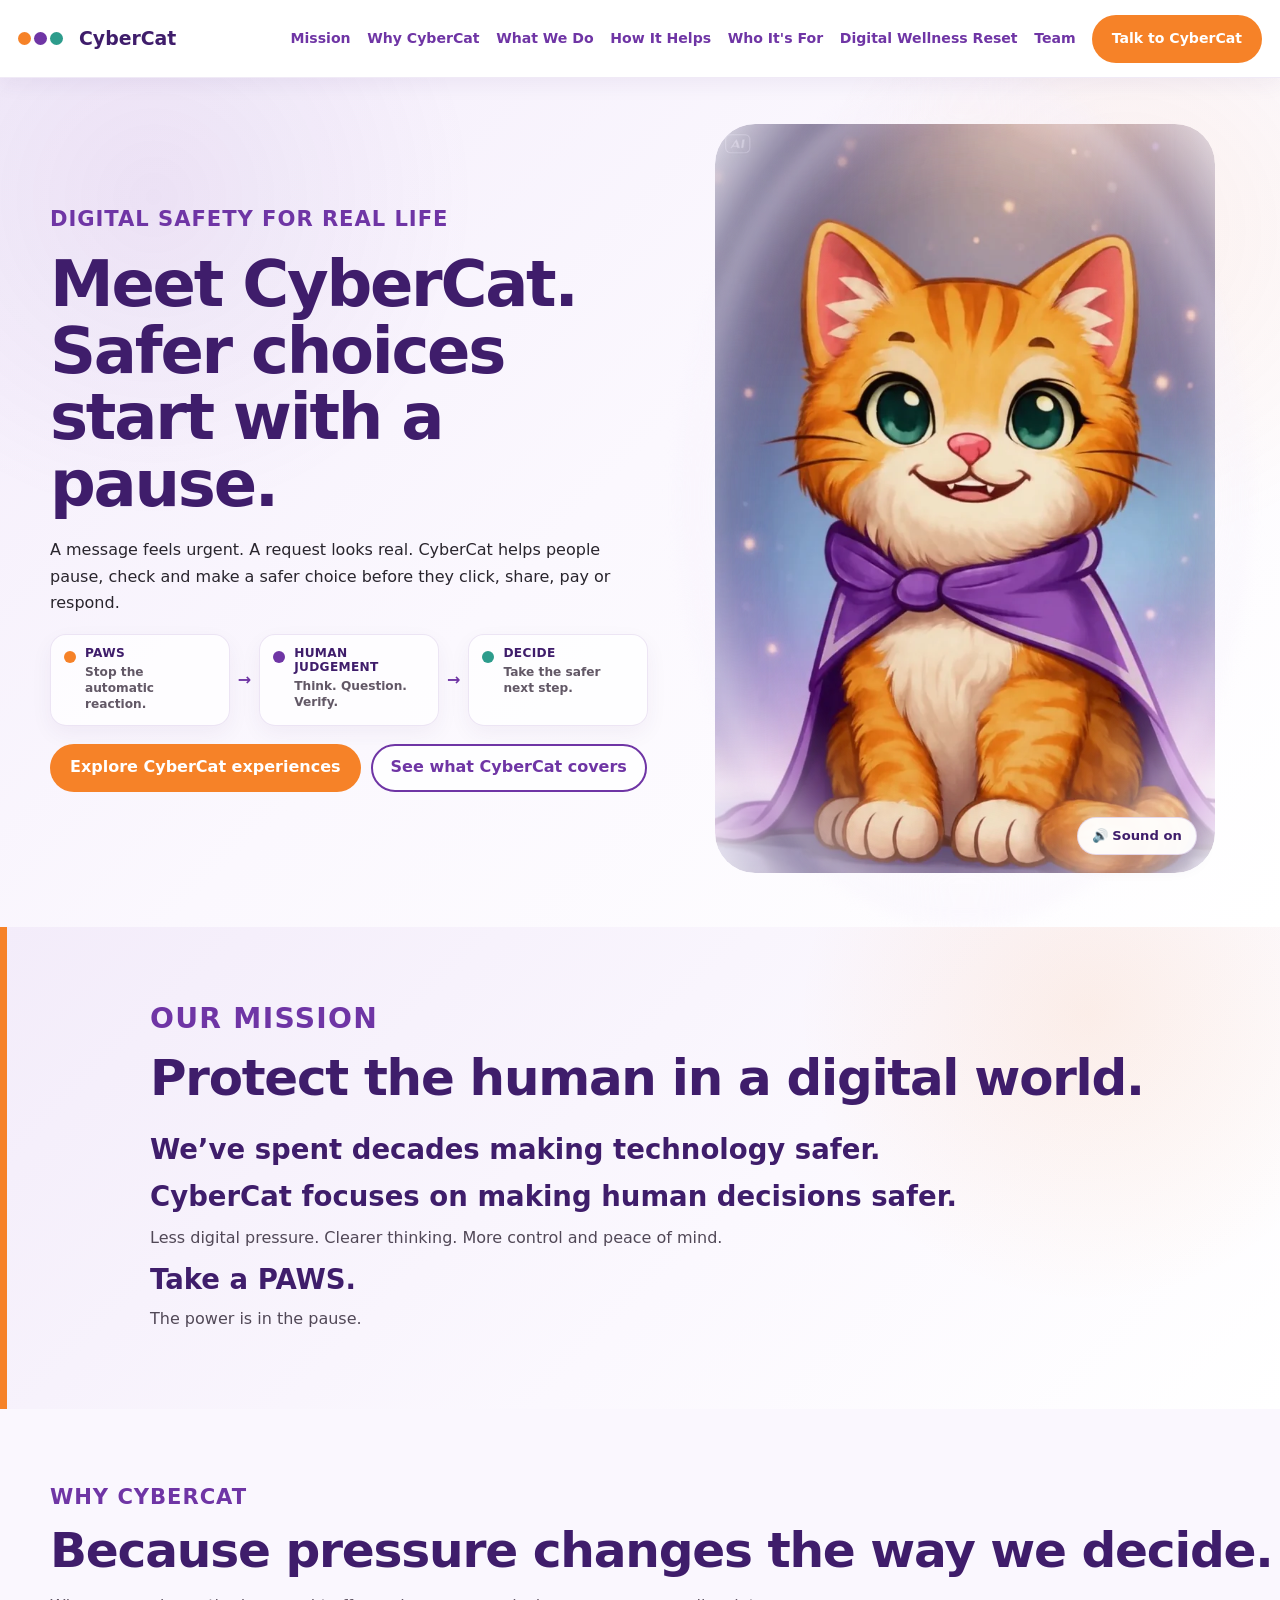
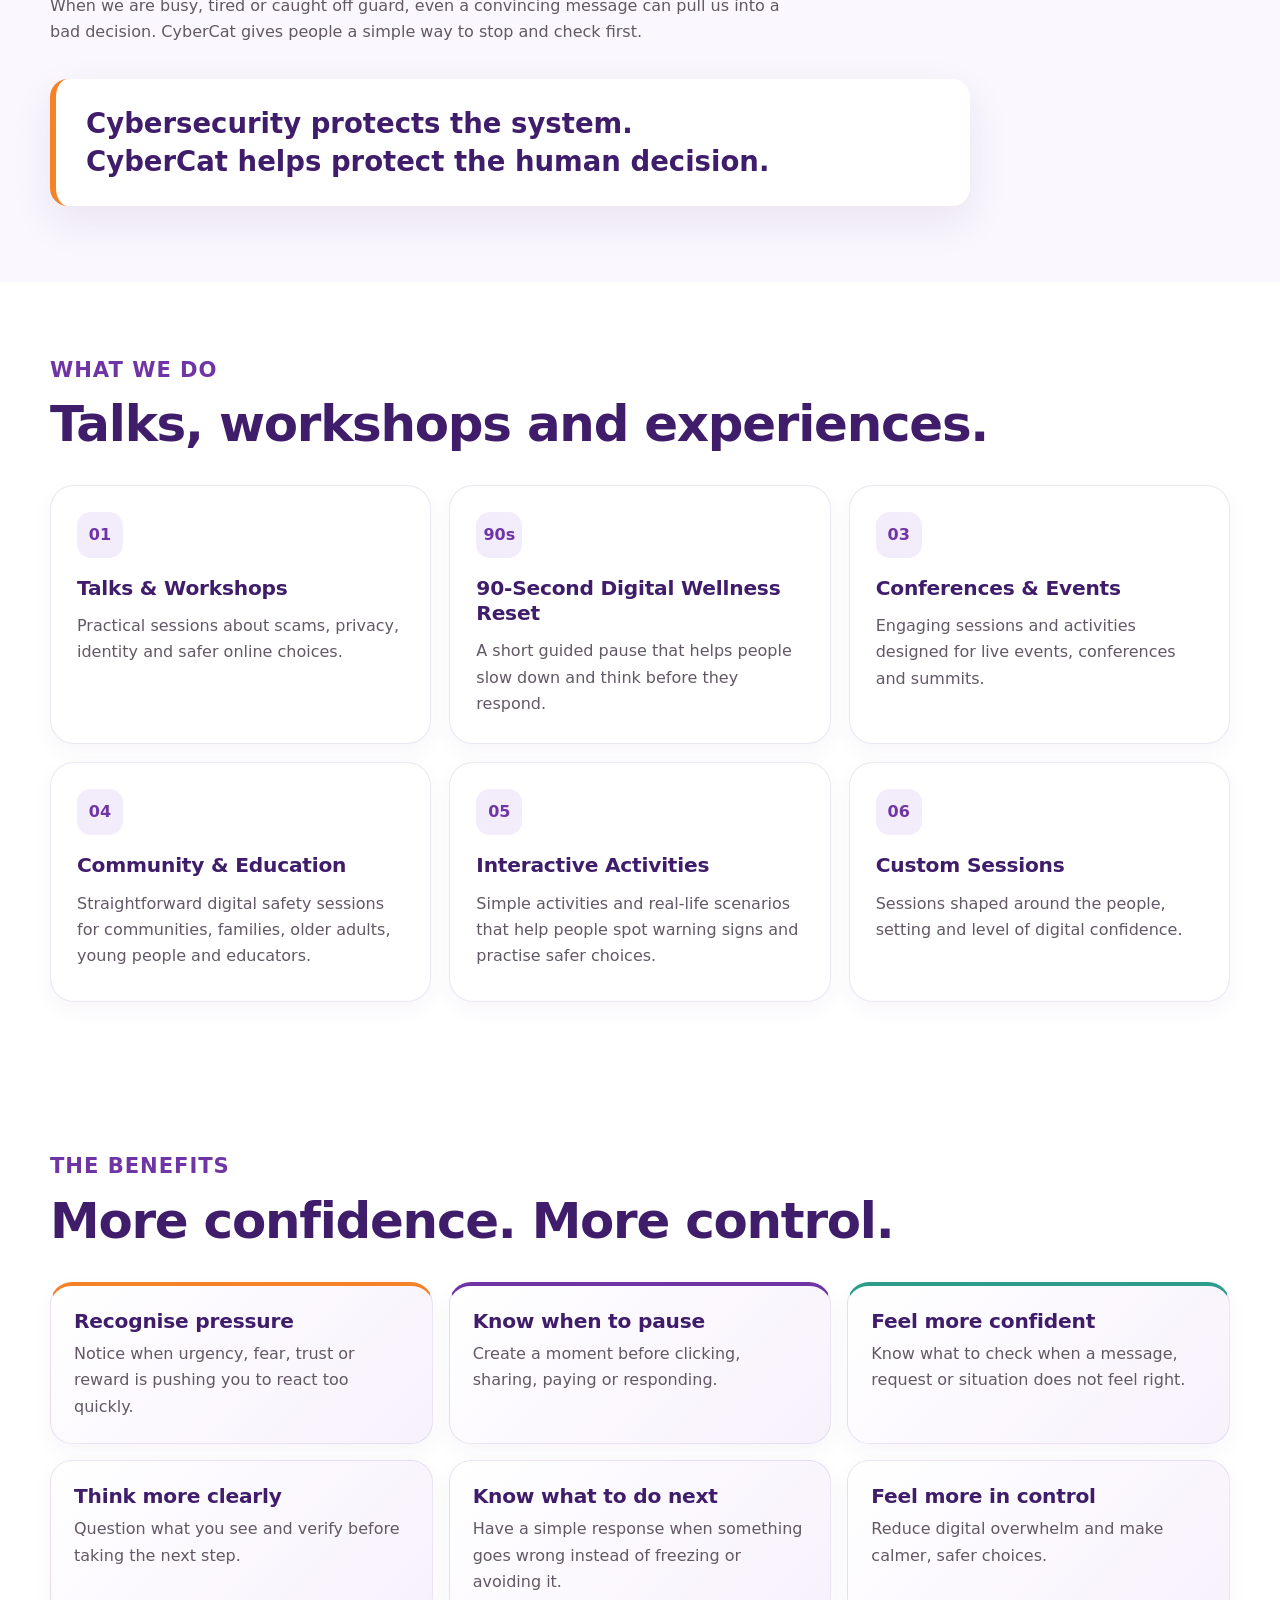
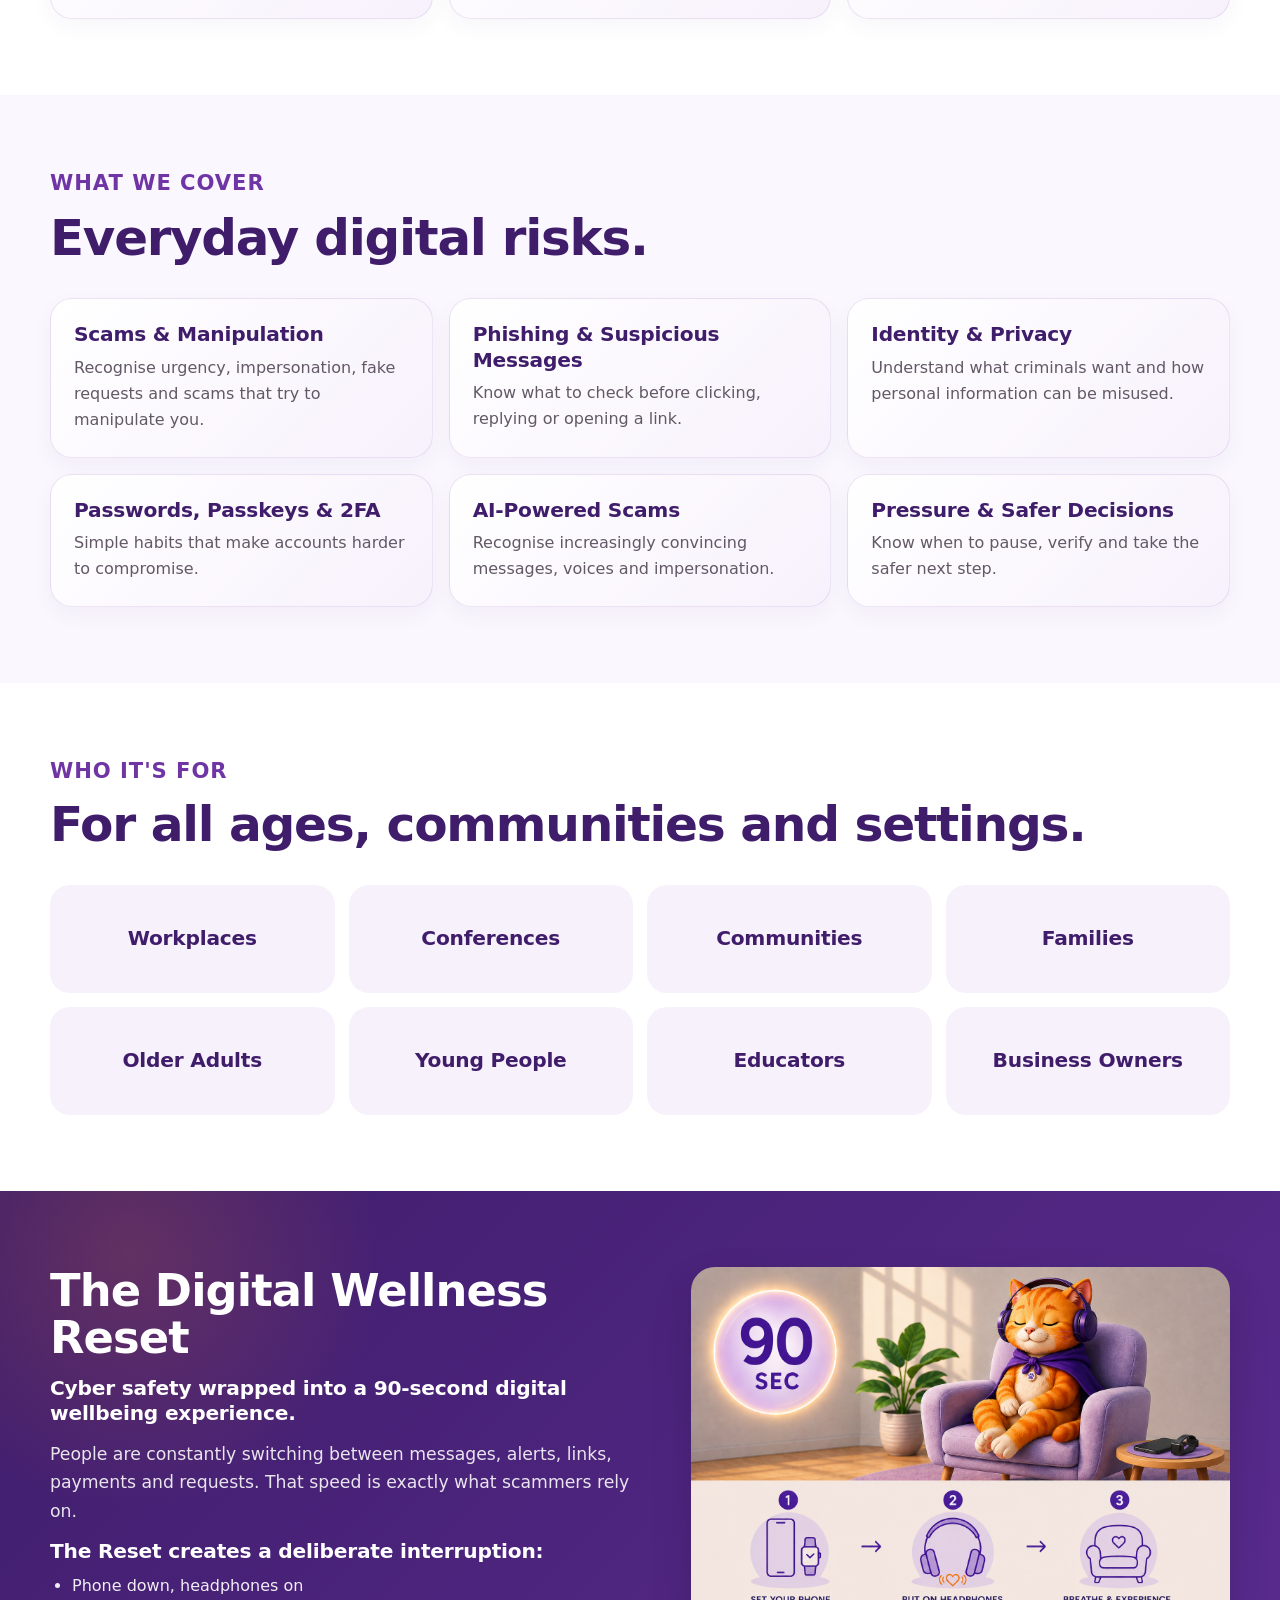
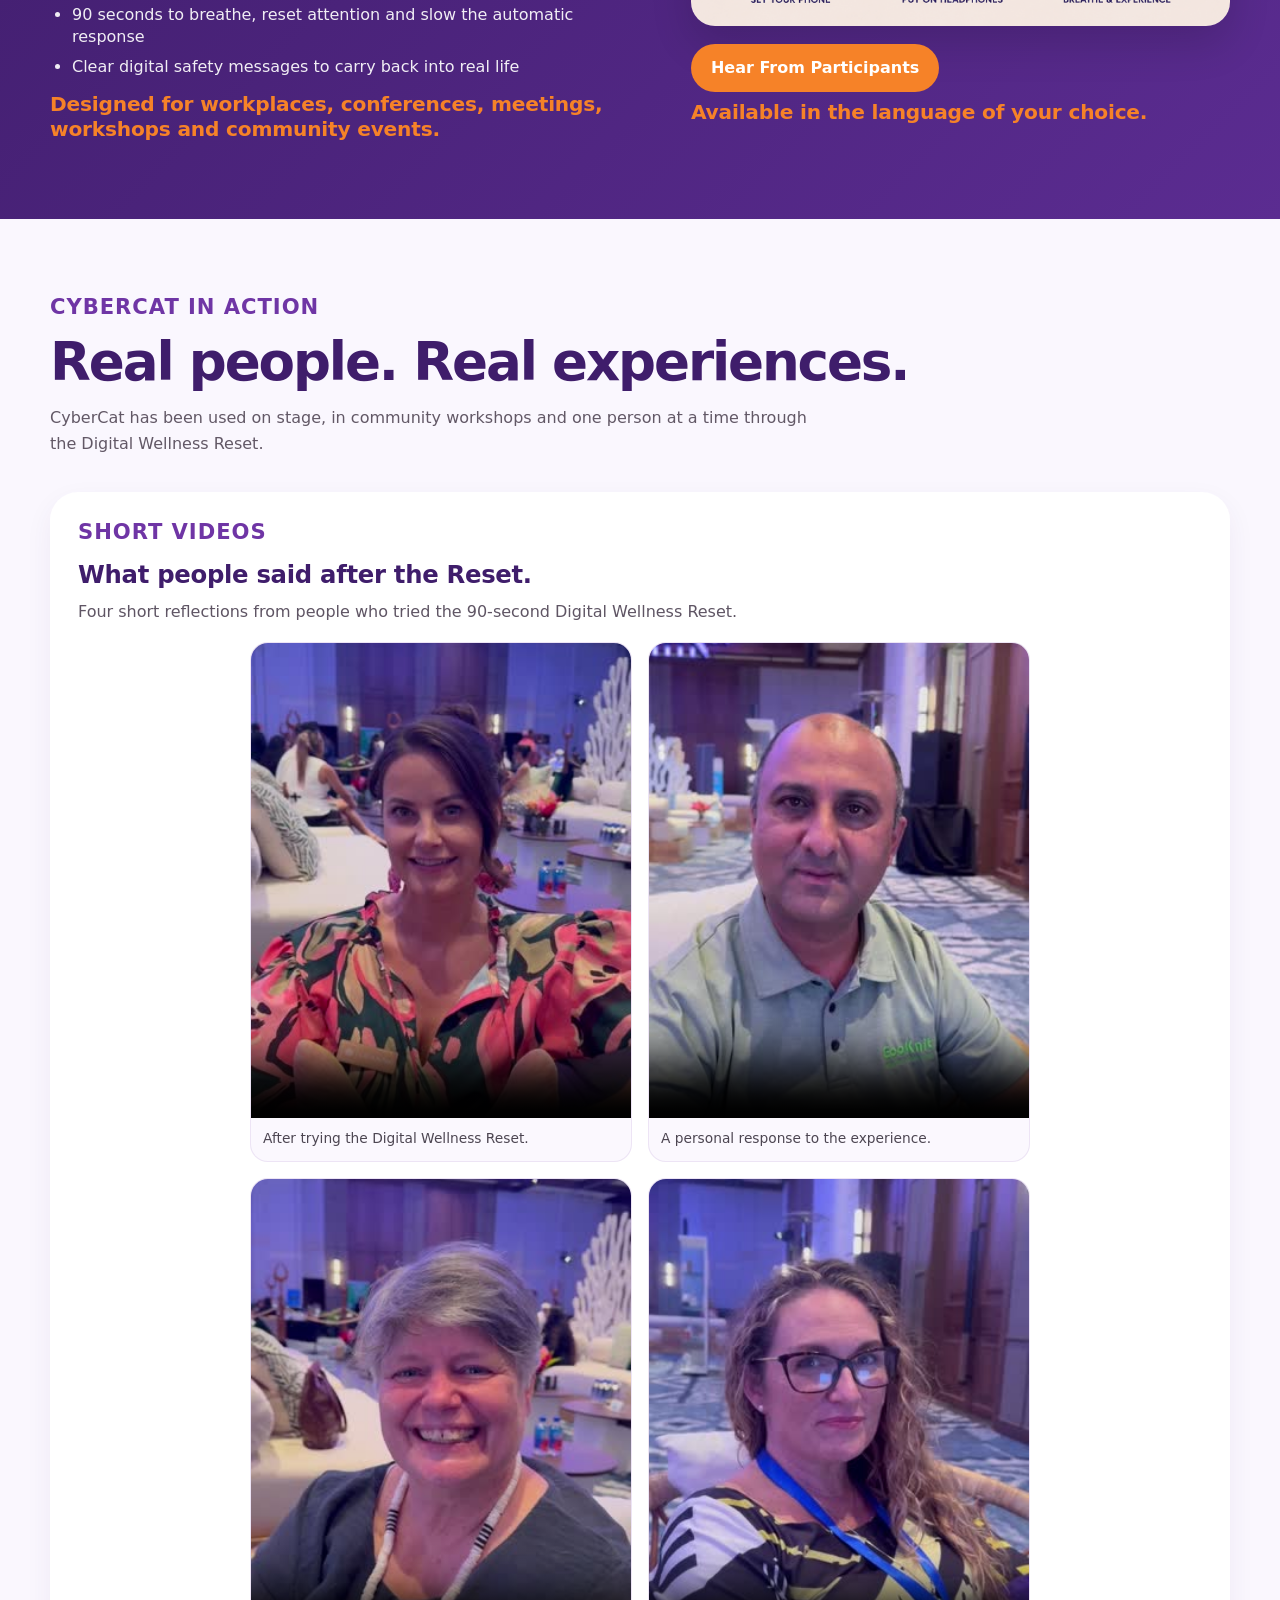
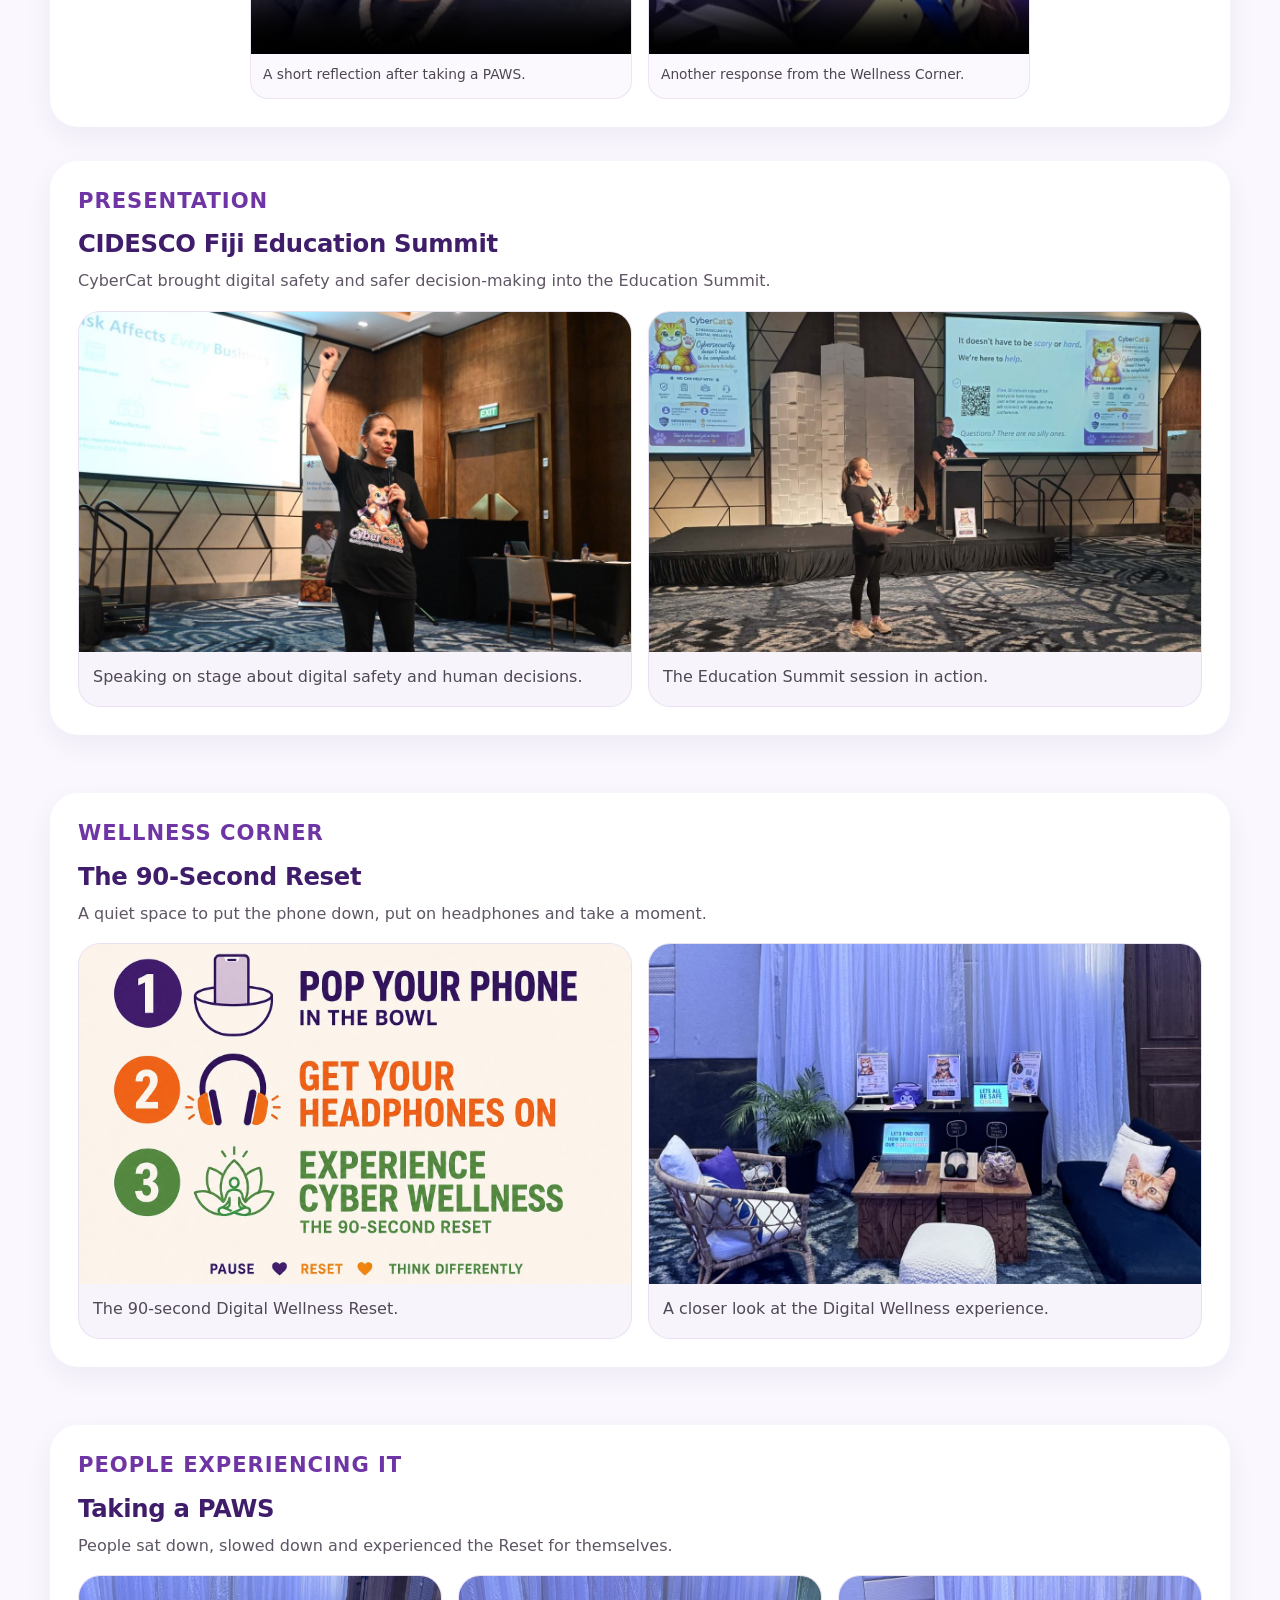
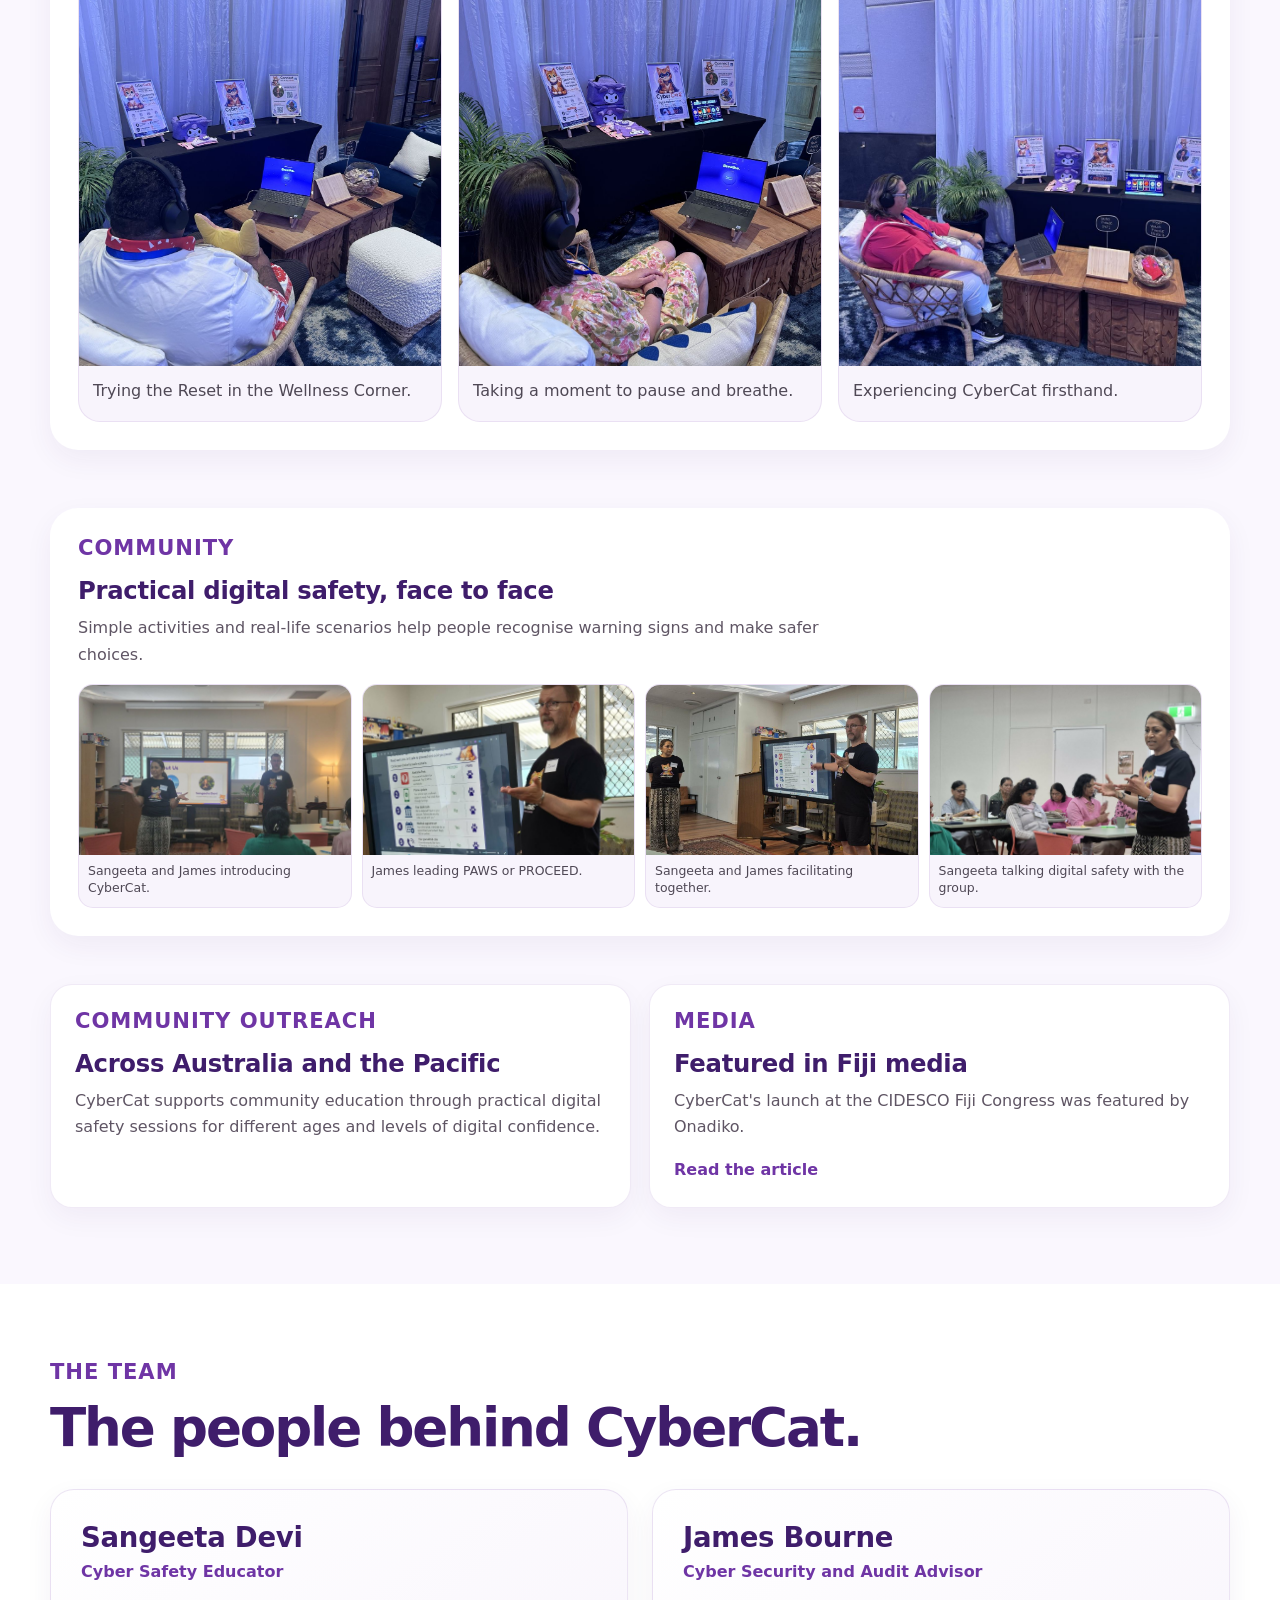
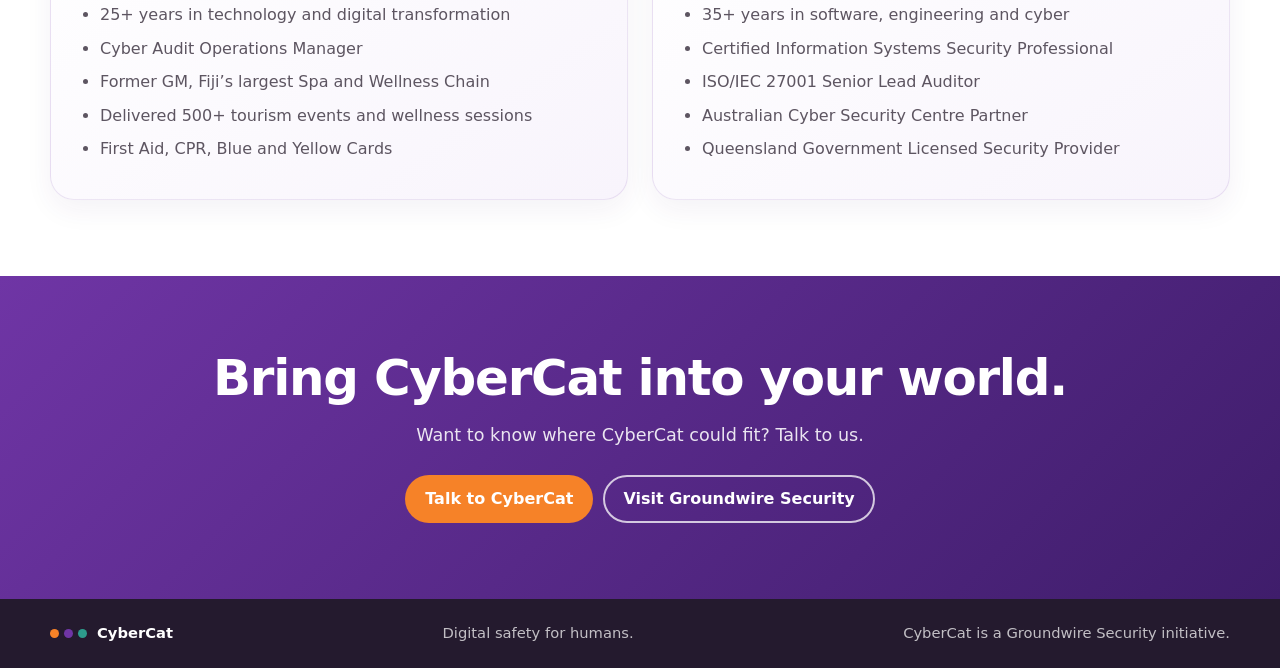
==== index.html @ 333bba98 "Add files via upload" ====
<!DOCTYPE html>

<html lang="en">
<head>
<meta charset="utf-8"/>
<meta content="width=device-width, initial-scale=1" name="viewport"/>
<title>CyberCat | Digital Safety for Humans</title>
<meta content="CyberCat makes cyber awareness, digital safety and digital wellbeing easier to understand, remember and use." name="description"/>
<style>:root{
  --lavender:#F3ECFA;
  --purple:#6F35A5;
  --deep-purple:#3F1D6B;
  --orange:#F68228;
  --teal:#2D9C8C;
  --cream:#FFF8E8;
  --charcoal:#29252D;
  --muted:#625866;
  --white:#FFFFFF;
  --max:1180px;
  --shadow:0 16px 42px rgba(63,29,107,.09);
  --radius:24px;
  --nav-h:78px;
}

*{box-sizing:border-box}
html{
  width:100%;
  max-width:100%;
  overflow-x:hidden;
  overflow-y:auto;
  scroll-behavior:auto;
}
body{
  margin:0;
  width:100%;
  max-width:100%;
  min-width:0;
  padding-top:var(--nav-h);
  overflow-x:hidden;
  color:var(--charcoal);
  background:#fff;
  font-family:system-ui,-apple-system,BlinkMacSystemFont,"Segoe UI",sans-serif;
  font-size:16px;
  line-height:1.55;
  -webkit-font-smoothing:antialiased;
  text-rendering:optimizeLegibility;
}
body *{min-width:0}
a{color:inherit;text-decoration:none}
img,video,svg,canvas{display:block;max-width:100%;height:auto}
button{font:inherit}
.wrap{
  width:min(calc(100% - 40px),var(--max));
  margin:0 auto;
}
section{padding:76px 0}
h1,h2,h3{
  margin:0;
  color:var(--deep-purple);
  line-height:1.06;
  letter-spacing:-.035em;
}
h1{font-size:clamp(3rem,5.7vw,5.35rem)}
h2{font-size:clamp(2.05rem,3.5vw,3.45rem)}
h3{font-size:1.3rem}
p{margin:0}
.eyebrow{
  display:inline-flex;
  align-items:center;
  padding:9px 15px;
  border-radius:999px;
  background:rgba(111,53,165,.09);
  color:var(--purple);
  font-weight:800;
  font-size:.9rem;
}
.section-head{
  max-width:800px;
  margin-bottom:34px;
}
.section-head h2{margin-top:16px}
.section-head p{
  margin-top:16px;
  color:var(--muted);
  font-size:1.08rem;
  line-height:1.65;
}

.nav{
  position:fixed;
  inset:0 0 auto 0;
  z-index:99999;
  width:100%;
  height:var(--nav-h);
  background:rgba(255,255,255,.975);
  border-bottom:1px solid rgba(111,53,165,.10);
  box-shadow:0 6px 20px rgba(63,29,107,.06);
  backdrop-filter:blur(14px);
  -webkit-backdrop-filter:blur(14px);
}
.nav-inner{
  width:min(calc(100% - 36px),1320px);
  height:100%;
  margin:0 auto;
  display:grid;
  grid-template-columns:auto minmax(0,1fr) auto;
  align-items:center;
  gap:14px;
}
.brand{
  display:inline-flex;
  align-items:center;
  color:var(--deep-purple);
  font-size:1.18rem;
  font-weight:900;
  white-space:nowrap;
}
.brand-dot{
  width:13px;
  height:13px;
  margin-right:30px;
  flex:0 0 auto;
  border-radius:50%;
  background:var(--orange);
  box-shadow:16px 0 0 var(--purple),32px 0 0 var(--teal);
}
.nav-links{
  display:flex;
  justify-content:flex-end;
  align-items:center;
  gap:clamp(13px,1.3vw,21px);
  white-space:nowrap;
}
.nav-links>a{
  color:var(--purple);
  font-size:clamp(.88rem,1vw,.98rem);
  font-weight:700;
  line-height:1.15;
}
.nav-links>a:hover,
.nav-links>a:focus-visible{color:var(--deep-purple)}
.nav-cta-fixed{
  display:inline-flex;
  align-items:center;
  justify-content:center;
  min-height:43px;
  padding:0 17px;
  margin-left:2px;
  border-radius:999px;
  background:var(--orange)!important;
  color:#fff!important;
  font-size:.88rem;
  font-weight:800;
  white-space:nowrap;
}
.mobile-menu-toggle{display:none}

.hero{
  position:relative;
  padding:46px 0 54px;
  overflow:hidden;
  background:
    radial-gradient(circle at 12% 14%,rgba(111,53,165,.08),transparent 24%),
    radial-gradient(circle at 88% 18%,rgba(246,130,40,.08),transparent 24%),
    linear-gradient(135deg,#F4EDFB 0%,#FBF8FE 48%,#fff 100%);
}
.hero-grid{
  display:grid;
  grid-template-columns:minmax(0,1.06fr) minmax(340px,.94fr);
  align-items:center;
  gap:clamp(32px,4vw,58px);
}
.hero-copy{max-width:670px}
.hero h1{margin-top:20px}
.hero-copy>p{
  max-width:640px;
  margin:20px 0 18px;
  font-size:1.13rem;
  line-height:1.62;
}
.paws-system{
  display:flex;
  align-items:stretch;
  gap:8px;
  margin:0 0 18px;
  max-width:690px;
}
.paws-step{
  flex:1 1 0;
  display:flex;
  gap:9px;
  padding:12px 13px;
  border-radius:16px;
  background:rgba(255,255,255,.75);
  border:1px solid rgba(111,53,165,.12);
  box-shadow:0 8px 22px rgba(63,29,107,.05);
}
.signal-dot{
  width:12px;
  height:12px;
  margin-top:4px;
  flex:0 0 12px;
  border-radius:50%;
}
.paws-orange .signal-dot{background:var(--orange)}
.paws-purple .signal-dot{background:var(--purple)}
.paws-teal .signal-dot{background:var(--teal)}
.paws-step strong{
  display:block;
  color:var(--deep-purple);
  font-size:.76rem;
  letter-spacing:.025em;
  line-height:1.15;
}
.paws-step small{
  display:block;
  margin-top:4px;
  color:var(--muted);
  font-size:.76rem;
  line-height:1.3;
  font-weight:600;
}
.paws-arrow{
  display:grid;
  place-items:center;
  color:var(--purple);
  font-weight:900;
}
.hero-actions{
  display:flex;
  flex-wrap:wrap;
  gap:10px;
}
.btn{
  display:inline-flex;
  align-items:center;
  justify-content:center;
  min-height:48px;
  padding:0 18px;
  border:2px solid transparent;
  border-radius:999px;
  font-weight:800;
  cursor:pointer;
}
.btn-primary{
  background:var(--orange);
  color:#fff;
}
.btn-secondary{
  border-color:var(--purple);
  color:var(--purple);
  background:rgba(255,255,255,.82);
}
.btn:hover{transform:translateY(-1px)}
.hero-art{
  display:flex;
  align-items:center;
  justify-content:center;
}
.hero-figure{
  position:relative;
  isolation:isolate;
  width:min(100%,500px);
  margin:auto;
}
.hero-video{
  position:relative;
  z-index:1;
  width:100%;
  border-radius:40px;
  object-fit:cover;
  box-shadow:0 18px 42px rgba(63,29,107,.10);
  -webkit-mask-image:radial-gradient(ellipse 78% 82% at 50% 50%,
    #000 0%,#000 50%,rgba(0,0,0,.92) 60%,rgba(0,0,0,.68) 70%,
    rgba(0,0,0,.38) 79%,rgba(0,0,0,.12) 88%,transparent 96%);
  mask-image:radial-gradient(ellipse 78% 82% at 50% 50%,
    #000 0%,#000 50%,rgba(0,0,0,.92) 60%,rgba(0,0,0,.68) 70%,
    rgba(0,0,0,.38) 79%,rgba(0,0,0,.12) 88%,transparent 96%);
}
.hero-figure::after{
  content:"";
  position:absolute;
  inset:-7%;
  z-index:2;
  pointer-events:none;
  border-radius:50%;
  background:radial-gradient(ellipse at center,
    transparent 50%,rgba(247,241,252,.18) 63%,rgba(247,241,252,.55) 78%,
    rgba(247,241,252,.92) 92%,#F7F1FC 100%);
  filter:blur(8px);
}
.hero-sound-toggle{
  position:absolute;
  right:18px;
  bottom:18px;
  z-index:5;
  min-height:38px;
  padding:0 14px;
  border:1px solid rgba(111,53,165,.18);
  border-radius:999px;
  background:rgba(255,255,255,.94);
  color:var(--deep-purple);
  box-shadow:0 8px 20px rgba(63,29,107,.12);
  font-size:.82rem;
  font-weight:800;
  cursor:pointer;
}

.why{background:#FAF7FE}
.statement{
  max-width:920px;
  margin-top:30px;
  padding:26px 30px;
  border-left:6px solid var(--orange);
  border-radius:18px;
  background:#fff;
  color:var(--deep-purple);
  box-shadow:var(--shadow);
  font-size:clamp(1.3rem,2.2vw,1.72rem);
  line-height:1.35;
  font-weight:700;
  letter-spacing:normal;
}
.mission-panel{
  max-width:920px;
  margin-top:28px;
  padding:28px 30px;
  border:1px solid rgba(111,53,165,.12);
  border-left:5px solid var(--orange);
  border-radius:24px;
  background:linear-gradient(135deg,var(--lavender),#fff);
}
.mission-panel .wrap{
  width:100%;
  margin:0;
}
.mission-panel h2{
  margin:14px 0 14px;
  font-size:clamp(1.9rem,3vw,2.65rem);
}
.mission-panel p{
  max-width:780px;
  margin-top:9px;
  color:#5d5561;
  font-size:1.04rem;
}
.mission-panel p strong{color:var(--deep-purple)}

.outcomes{background:#fff}
.outcome-grid{
  display:grid;
  grid-template-columns:repeat(3,minmax(0,1fr));
  gap:16px;
}
.outcome-card,
.cover-card{
  padding:23px;
  border:1px solid rgba(111,53,165,.12);
  border-radius:22px;
  background:linear-gradient(135deg,#fff,#F7F1FC);
  box-shadow:0 9px 24px rgba(63,29,107,.05);
}
.outcome-card strong,
.cover-card strong{
  display:block;
  margin-bottom:7px;
  color:var(--deep-purple);
  font-size:1.08rem;
}
.outcome-card span,
.outcome-card p,
.cover-card p{
  color:var(--muted);
  line-height:1.55;
}
.outcome-card p{margin-top:6px}
.outcome-card:nth-child(1){border-top:4px solid var(--orange)}
.outcome-card:nth-child(2){border-top:4px solid var(--purple)}
.outcome-card:nth-child(3){border-top:4px solid var(--teal)}

.cards{
  display:grid;
  grid-template-columns:repeat(3,minmax(0,1fr));
  gap:18px;
}
.card{
  min-height:240px;
  padding:26px;
  border:1px solid rgba(111,53,165,.12);
  border-radius:var(--radius);
  background:#fff;
  box-shadow:0 10px 28px rgba(63,29,107,.05);
}
.icon{
  width:46px;
  height:46px;
  margin-bottom:18px;
  display:grid;
  place-items:center;
  border-radius:14px;
  background:var(--lavender);
  color:var(--purple);
  font-weight:900;
}
.card p{
  margin-top:12px;
  color:var(--muted);
  line-height:1.62;
}

.reset{
  color:#fff;
  background:
    radial-gradient(circle at 10% 10%,rgba(246,130,40,.18),transparent 20%),
    linear-gradient(135deg,var(--deep-purple),#5B2C91);
}
.reset h2,.reset h3{color:#fff}
.reset-grid{
  display:grid;
  grid-template-columns:1fr .9fr;
  align-items:center;
  gap:42px;
}
.reset-copy p{
  margin-top:14px;
  color:rgba(255,255,255,.88);
  font-size:1.08rem;
}
.reset-flow{
  display:grid;
  grid-template-columns:repeat(4,1fr);
  gap:10px;
  margin:26px 0;
}
.reset-flow span{
  min-height:78px;
  display:grid;
  place-items:center;
  padding:12px;
  text-align:center;
  border:1px solid rgba(255,255,255,.15);
  border-radius:17px;
  background:rgba(255,255,255,.10);
  font-weight:800;
}
.ninety{
  width:min(100%,360px);
  aspect-ratio:1;
  margin:auto;
  display:grid;
  place-items:center;
  text-align:center;
  border-radius:50%;
  background:var(--lavender);
  color:var(--deep-purple);
  box-shadow:0 26px 62px rgba(0,0,0,.17);
}
.ninety strong{
  display:block;
  color:var(--orange);
  font-size:clamp(4rem,9vw,6.5rem);
  line-height:.9;
}
.ninety span{
  display:block;
  margin-top:9px;
  font-size:1.08rem;
  font-weight:900;
}

.human-tech{background:var(--lavender)}
.cover-grid{
  display:grid;
  grid-template-columns:repeat(3,minmax(0,1fr));
  gap:16px;
}

.audience{
  display:grid;
  grid-template-columns:repeat(4,minmax(0,1fr));
  gap:14px;
}
.audience div{
  min-height:108px;
  display:grid;
  place-items:center;
  padding:17px;
  text-align:center;
  border-radius:20px;
  background:#F7F1FC;
  color:var(--deep-purple);
  font-weight:900;
}

.real-world{background:#FAF7FE}
.summit-coming{
  margin-top:20px;
  padding:26px;
  border:1px solid rgba(111,53,165,.13);
  border-radius:24px;
  background:linear-gradient(135deg,var(--lavender),#fff);
}
.summit-head{
  display:flex;
  align-items:flex-start;
  justify-content:space-between;
  gap:18px;
}
.coming-badge{
  flex:0 0 auto;
  padding:7px 11px;
  border-radius:999px;
  background:var(--orange);
  color:#fff;
  font-size:.82rem;
  font-weight:800;
}
.summit-photo-slots{
  display:grid;
  grid-template-columns:repeat(3,1fr);
  gap:12px;
  margin-top:18px;
}
.summit-photo-slots>div{
  min-height:110px;
  display:flex;
  flex-direction:column;
  justify-content:flex-end;
  padding:17px;
  border:1px dashed rgba(111,53,165,.24);
  border-radius:18px;
  background:rgba(255,255,255,.82);
}
.summit-photo-slots strong{color:var(--deep-purple)}
.summit-photo-slots span,
.photo-coming-note{color:var(--muted);font-size:.92rem}
.workshop-visual,
.team-showcase{
  overflow:hidden;
  border:1px solid rgba(111,53,165,.10);
  border-radius:26px;
  background:#fff;
  box-shadow:var(--shadow);
}
.workshop-visual{margin-top:28px}
.workshop-caption{
  padding:16px 20px;
  color:var(--muted);
  font-size:.93rem;
  font-weight:600;
}

.team-section{background:#fff}
.team-showcase{margin:0 0 22px}
.team-showcase img{width:100%}
.team-credentials{
  display:grid;
  grid-template-columns:1fr 1fr;
  gap:20px;
}
.team-credential-card{
  padding:22px 24px;
  border:1px solid rgba(111,53,165,.12);
  border-radius:22px;
  background:#FBF9FE;
  box-shadow:0 10px 28px rgba(63,29,107,.06);
}
.team-credential-role{
  margin:5px 0 12px;
  color:var(--purple);
  font-weight:700;
}
.team-credential-card ul{
  margin:0;
  padding-left:19px;
  color:#5d5561;
  font-size:.96rem;
  line-height:1.62;
}

.cta{
  padding:70px 0;
  color:#fff;
  text-align:center;
  background:linear-gradient(135deg,var(--purple),var(--deep-purple));
}
.cta h2{color:#fff}
.cta p{
  max-width:760px;
  margin:16px auto 25px;
  color:rgba(255,255,255,.88);
  font-size:1.1rem;
}
.cta-actions{
  display:flex;
  justify-content:center;
  gap:10px;
  flex-wrap:wrap;
}
.cta .btn-secondary{
  color:#fff;
  border-color:rgba(255,255,255,.75);
  background:transparent;
}
.cta-visual{display:none}

footer{
  padding:22px 0;
  background:#241A2E;
  color:rgba(255,255,255,.72);
}
.footer-inner{
  display:flex;
  justify-content:space-between;
  gap:18px;
  flex-wrap:wrap;
  font-size:.92rem;
}
.footer-brand{
  display:inline-flex;
  align-items:center;
  color:#fff;
  font-weight:900;
}
.footer-brand-dot{
  width:9px;
  height:9px;
  margin-right:23px;
  border-radius:50%;
  background:var(--orange);
  box-shadow:14px 0 0 var(--purple),28px 0 0 var(--teal);
}

.reveal{
  opacity:0;
  transform:translateY(14px);
  transition:opacity .45s ease,transform .45s ease;
}
.reveal.visible{
  opacity:1;
  transform:none;
}
.btn:focus-visible,
a:focus-visible,
button:focus-visible{
  outline:3px solid var(--teal);
  outline-offset:3px;
}
section[id]{
  scroll-margin-top:var(--nav-h);
}
main[id="top"]{
  scroll-margin-top:0;
}

@media(max-width:980px){
  :root{--nav-h:58px}
  body{padding-top:var(--nav-h)}
  .nav{height:var(--nav-h)}
  .nav-inner{
    width:calc(100% - 14px);
    grid-template-columns:minmax(0,1fr) auto auto;
    gap:7px;
  }
  .brand{font-size:.98rem}
  .brand-dot{
    width:11px;
    height:11px;
    margin-right:27px;
    box-shadow:12px 0 0 var(--purple),24px 0 0 var(--teal);
  }
  .mobile-menu-toggle{
    display:inline-flex;
    align-items:center;
    justify-content:center;
    min-height:34px;
    padding:0 11px;
    border:1.5px solid var(--purple);
    border-radius:999px;
    background:#fff;
    color:var(--purple);
    font-size:.78rem;
    font-weight:800;
    cursor:pointer;
  }
  .nav-cta-fixed{
    min-height:34px;
    padding:0 10px;
    font-size:.72rem;
  }
  .nav-links{
    display:none;
    position:absolute;
    top:58px;
    left:0;
    right:0;
    width:100%;
    padding:8px;
    background:rgba(255,255,255,.99);
    border:1px solid rgba(111,53,165,.13);
    border-radius:0 0 16px 16px;
    box-shadow:0 14px 30px rgba(63,29,107,.14);
    white-space:normal;
  }
  .nav-links.mobile-open{
    display:grid;
    grid-template-columns:1fr;
    gap:0;
  }
  .nav-links.mobile-open>a{
    display:block;
    width:100%;
    padding:11px 12px;
    border-radius:10px;
    font-size:.95rem;
  }
  .nav-links.mobile-open>a:hover{background:var(--lavender)}
  .hero-grid,
  .reset-grid{grid-template-columns:1fr}
  .hero-copy{max-width:760px}
  .hero-figure{width:min(100%,430px)}
  .cards{grid-template-columns:repeat(2,minmax(0,1fr))}
  .outcome-grid,
  .cover-grid{grid-template-columns:repeat(2,minmax(0,1fr))}
  .audience{grid-template-columns:repeat(2,minmax(0,1fr))}
  .team-credentials{grid-template-columns:1fr}
}

@media(max-width:620px){
  .wrap{width:min(calc(100% - 26px),var(--max))}
  section{padding:54px 0}
  h1{font-size:clamp(2.55rem,12.5vw,3.7rem)}
  h2{font-size:clamp(1.9rem,8.8vw,2.55rem)}
  .brand{font-size:.9rem}
  .mobile-menu-toggle{
    min-height:32px;
    padding:0 9px;
    font-size:.71rem;
  }
  .nav-cta-fixed{
    min-height:32px;
    padding:0 8px;
    font-size:.66rem;
  }
  .hero{padding:34px 0 44px}
  .hero-copy>p{font-size:1rem}
  .paws-system{
    display:grid;
    grid-template-columns:1fr;
    gap:7px;
  }
  .paws-arrow{
    height:10px;
    transform:rotate(90deg);
  }
  .hero-actions{
    display:grid;
    grid-template-columns:1fr;
  }
  .hero-actions .btn{width:100%}
  .hero-figure{width:min(100%,325px)}
  .hero-video{border-radius:28px}
  .hero-sound-toggle{
    right:10px;
    bottom:10px;
    min-height:34px;
    padding:0 11px;
    font-size:.74rem;
  }
  .cards,
  .outcome-grid,
  .cover-grid,
  .audience,
  .summit-photo-slots{grid-template-columns:1fr}
  .card{min-height:auto}
  .reset-flow{grid-template-columns:repeat(2,1fr)}
  .summit-head{display:block}
  .coming-badge{display:inline-flex;margin-top:13px}
  .footer-inner{display:grid;gap:5px}
}

@media(max-width:390px){
  .nav-inner{width:calc(100% - 10px);gap:4px}
  .brand{font-size:.84rem}
  .mobile-menu-toggle{padding:0 8px;font-size:.68rem}
  .nav-cta-fixed{padding:0 7px;font-size:.63rem}
}

@media(prefers-reduced-motion:reduce){
  html{scroll-behavior:auto}
  .reveal{
    opacity:1!important;
    transform:none!important;
    transition:none!important;
  }
  .btn{transition:none!important}
}

.brand-dot{
  margin-right:48px !important;
}
.footer-brand-dot{
  margin-right:38px !important;
}

.section-kicker,
.mission-label{
  display:block !important;
  width:auto !important;
  padding:0 !important;
  margin:0 0 10px !important;
  border:0 !important;
  border-radius:0 !important;
  background:transparent !important;
  box-shadow:none !important;
  color:var(--purple) !important;
  font-size:.82rem !important;
  line-height:1.2 !important;
  font-weight:900 !important;
  letter-spacing:.12em !important;
  text-transform:uppercase !important;
}

.section-head{
  max-width:860px !important;
  margin-bottom:38px !important;
}
.section-head h2{
  margin-top:0 !important;
  font-size:clamp(2.35rem,4.1vw,3.8rem) !important;
  line-height:1.04 !important;
  letter-spacing:-.04em !important;
}
.section-head p{
  max-width:760px !important;
  margin-top:16px !important;
  font-size:1.08rem !important;
  line-height:1.65 !important;
}

#why,
#how,
#covers,
#audience,
#in-action,
#team{
  padding-top:88px !important;
  padding-bottom:88px !important;
}
#why,
#covers,
#in-action{
  background:#FAF7FE !important;
}
#how,
#audience,
#team{
  background:#FFFFFF !important;
}

.mission-section{
  position:relative !important;
  padding:92px 0 !important;
  overflow:hidden !important;
  background:
    radial-gradient(circle at 85% 18%,rgba(246,130,40,.10),transparent 25%),
    linear-gradient(135deg,#F3ECFA 0%,#FBF8FE 58%,#FFFFFF 100%) !important;
}
.mission-section>.wrap{
  width:min(calc(100% - 40px),980px) !important;
  margin:0 auto !important;
  padding:0 !important;
}
.mission-section h2{
  max-width:820px !important;
  margin:0 0 26px !important;
  color:var(--deep-purple) !important;
  font-size:clamp(2.65rem,5vw,4.65rem) !important;
  line-height:1.02 !important;
  letter-spacing:-.045em !important;
}
.mission-section p{
  max-width:810px !important;
  margin:10px 0 0 !important;
  color:#514857 !important;
  font-size:1.1rem !important;
  line-height:1.62 !important;
}
.mission-section p strong{
  display:block !important;
  margin:8px 0 !important;
  color:var(--deep-purple) !important;
  font-size:clamp(1.3rem,2.2vw,1.72rem) !important;
  line-height:1.35 !important;
}
.mission-section::before{
  content:"" !important;
  position:absolute !important;
  top:0 !important;
  left:0 !important;
  width:7px !important;
  height:100% !important;
  background:var(--orange) !important;
}

#team .section-head{
  margin-bottom:32px !important;
}
.team-credentials{
  display:grid !important;
  grid-template-columns:1fr 1fr !important;
  gap:24px !important;
  margin-top:0 !important;
}
.team-credential-card{
  padding:30px !important;
  border-radius:24px !important;
  background:linear-gradient(145deg,#FFFFFF,#F8F4FC) !important;
}
.team-credential-role{
  margin:5px 0 17px !important;
  color:var(--purple) !important;
  font-size:1rem !important;
  font-weight:800 !important;
}
.team-credential-card li{
  margin-bottom:7px !important;
}

.outcome-card,
.card,
.cover-card{
  box-shadow:0 8px 22px rgba(63,29,107,.045) !important;
}
.outcome-card strong,
.card h3,
.cover-card strong{
  font-size:1.13rem !important;
}

.hero .eyebrow{
  display:inline-flex !important;
  width:auto !important;
  padding:9px 15px !important;
  border-radius:999px !important;
  background:rgba(111,53,165,.09) !important;
  color:var(--purple) !important;
  font-size:.9rem !important;
  letter-spacing:0 !important;
  text-transform:none !important;
}

.footer-brand{
  gap:0 !important;
}

@media(max-width:980px){
  .brand-dot{
    margin-right:42px !important;
  }
  .team-credentials{
    grid-template-columns:1fr !important;
  }
  #why,
  #how,
  #covers,
  #audience,
  #in-action,
  #team,
  .mission-section{
    padding-top:70px !important;
    padding-bottom:70px !important;
  }
}

@media(max-width:620px){
  .brand-dot{
    margin-right:38px !important;
  }
  .footer-brand-dot{
    margin-right:34px !important;
  }
  .section-kicker,
  .mission-label{
    margin-bottom:8px !important;
    font-size:.75rem !important;
    letter-spacing:.11em !important;
  }
  .section-head h2{
    font-size:clamp(2rem,9vw,2.7rem) !important;
  }
  .mission-section h2{
    font-size:clamp(2.35rem,11vw,3.35rem) !important;
  }
  .mission-section p strong{
    font-size:1.2rem !important;
  }
  .team-credential-card{
    padding:23px !important;
  }
}

.section-kicker,
.mission-label {
  display:block !important;
  margin:0 0 14px !important;
  padding:0 !important;
  background:transparent !important;
  border:0 !important;
  border-radius:0 !important;
  color:var(--purple) !important;
  font-size:clamp(1.2rem,1.9vw,1.6rem) !important;
  line-height:1.08 !important;
  font-weight:900 !important;
  letter-spacing:.05em !important;
  text-transform:uppercase !important;
}

.section-head h2 {
  margin-top:0 !important;
  font-size:clamp(2.6rem,4.6vw,4.3rem) !important;
  line-height:1.01 !important;
  letter-spacing:-.042em !important;
}

.section-head p {
  margin-top:16px !important;
  max-width:760px !important;
  color:#625866 !important;
  font-size:1.02rem !important;
  line-height:1.62 !important;
}

.mission-section .mission-label {
  font-size:clamp(1.25rem,2vw,1.65rem) !important;
  margin-bottom:16px !important;
}
.mission-section h2 {
  font-size:clamp(2.9rem,5.2vw,4.9rem) !important;
}

#team .team-credentials {
  margin-top:2px !important;
}

.brand-dot {
  margin-right:48px !important;
}
.footer-brand-dot {
  margin-right:38px !important;
}

@media(max-width:620px){
  .section-kicker,
  .mission-label {
    margin-bottom:10px !important;
    font-size:1.12rem !important;
    letter-spacing:.045em !important;
  }
  .section-head h2 {
    font-size:clamp(2.25rem,10.2vw,3rem) !important;
  }
  .section-head p {
    font-size:.98rem !important;
  }
  .mission-section .mission-label {
    font-size:1.14rem !important;
  }
}

.section-kicker,
.mission-label {
  font-size: clamp(1.35rem, 2.1vw, 1.8rem) !important;
  line-height: 1.05 !important;
  font-weight: 900 !important;
  letter-spacing: .045em !important;
  margin-bottom: 16px !important;
}

.section-head h2 {
  font-size: clamp(2.9rem, 5vw, 4.7rem) !important;
  line-height: 1.0 !important;
  letter-spacing: -.045em !important;
}

.section-head p {
  font-size: 1rem !important;
  line-height: 1.62 !important;
  max-width: 760px !important;
}

.mission-section .mission-label {
  font-size: clamp(1.4rem, 2.2vw, 1.85rem) !important;
}
.mission-section h2 {
  font-size: clamp(3.2rem, 5.7vw, 5.2rem) !important;
}

@media (max-width: 620px) {
  .section-kicker,
  .mission-label {
    font-size: 1.2rem !important;
    margin-bottom: 11px !important;
  }

  .section-head h2 {
    font-size: clamp(2.45rem, 11vw, 3.25rem) !important;
  }

  .section-head p {
    font-size: .97rem !important;
  }

  .mission-section h2 {
    font-size: clamp(2.7rem, 12vw, 3.65rem) !important;
  }
}

#in-action{
  padding-top:88px !important;
  padding-bottom:96px !important;
}

#in-action .action-intro{
  display:grid;
  gap:18px;
  margin:4px 0 34px;
}

#in-action .action-pill{
  display:inline-flex;
  align-self:start;
  width:auto;
  padding:10px 16px;
  border-radius:999px;
  background:rgba(111,53,165,.10);
  color:var(--purple);
  font-weight:800;
  font-size:.98rem;
}

#in-action .action-highlights{
  display:flex;
  flex-wrap:wrap;
  gap:12px;
}

#in-action .action-highlights span{
  display:inline-flex;
  padding:10px 14px;
  border-radius:14px;
  background:#fff;
  border:1px solid rgba(111,53,165,.12);
  box-shadow:0 8px 18px rgba(63,29,107,.05);
  color:#463d4a;
  font-weight:700;
  font-size:.95rem;
}

#in-action .testimonial-block,
#in-action .gallery-section{
  margin-top:34px;
  padding:28px;
  border-radius:28px;
  background:#fff;
  box-shadow:0 10px 28px rgba(63,29,107,.06);
}

#in-action .mini-head h3,
#in-action .gallery-copy h3{
  margin:0 0 10px;
  color:var(--deep-purple);
  font-size:clamp(1.7rem,2.6vw,2.35rem);
  line-height:1.08;
}

#in-action .mini-head p,
#in-action .gallery-copy p{
  margin:0 0 16px;
  color:#5f5564;
  font-size:1rem;
  line-height:1.65;
  max-width:760px;
}

#in-action .video-grid{
  display:grid;
  grid-template-columns:repeat(2,minmax(0,1fr));
  gap:22px;
}

#in-action .video-card{
  background:#fbf8fe;
  border-radius:22px;
  overflow:hidden;
  border:1px solid rgba(111,53,165,.10);
}

#in-action .video-card video{
  display:block;
  width:100%;
  aspect-ratio:9/16;
  object-fit:cover;
  background:#000;
}

#in-action .video-caption{
  padding:14px 16px 18px;
  color:#4d4652;
  font-size:.97rem;
  line-height:1.5;
}

#in-action .cidesco-gallery{
  display:grid;
  gap:24px;
}

#in-action .photo-grid{
  display:grid;
  gap:16px;
}

#in-action .photo-grid.two-up{
  grid-template-columns:repeat(2,minmax(0,1fr));
}

#in-action .photo-grid.three-up{
  grid-template-columns:repeat(3,minmax(0,1fr));
}

#in-action figure{
  margin:0;
  border-radius:22px;
  overflow:hidden;
  background:#f8f4fc;
  border:1px solid rgba(111,53,165,.10);
}

#in-action figure img{
  display:block;
  width:100%;
  height:340px;
  object-fit:cover;
}

#in-action .photo-grid.three-up figure img{
  height:390px;
}

#in-action figcaption{
  padding:12px 14px 16px;
  color:#4f4855;
  font-size:.94rem;
  line-height:1.45;
}

@media(max-width:980px){
  #in-action .video-grid,
  #in-action .photo-grid.two-up,
  #in-action .photo-grid.three-up{
    grid-template-columns:1fr;
  }

  #in-action figure img,
  #in-action .photo-grid.three-up figure img{
    height:auto;
    aspect-ratio:4/3;
  }

  #in-action .video-card video{
    aspect-ratio:9/16;
  }
}

@media(max-width:620px){
  #in-action .testimonial-block,
  #in-action .gallery-section{
    padding:20px;
    border-radius:22px;
  }

  #in-action .action-highlights span{
    font-size:.9rem;
  }
}

#in-action .community-photo-grid{
  display:grid;
  grid-template-columns:repeat(2,minmax(0,1fr));
  gap:16px;
}
#in-action .community-photo-grid .community-wide{
  grid-column:1 / -1;
}
#in-action .community-photo-grid figure img{
  width:100%;
  height:330px;
  object-fit:cover;
}
#in-action .community-photo-grid .community-wide img{
  height:420px;
}
@media(max-width:760px){
  #in-action .community-photo-grid{
    grid-template-columns:1fr;
  }
  #in-action .community-photo-grid .community-wide{
    grid-column:auto;
  }
  #in-action .community-photo-grid figure img,
  #in-action .community-photo-grid .community-wide img{
    height:auto;
    aspect-ratio:4/3;
  }
}

#in-action .community-photo-grid{
  display:grid !important;
  grid-template-columns:repeat(4,minmax(0,1fr)) !important;
  gap:10px !important;
}
#in-action .community-photo-grid figure{
  grid-column:auto !important;
  border-radius:16px !important;
}
#in-action .community-photo-grid figure img{
  width:100% !important;
  height:180px !important;
  aspect-ratio:auto !important;
  object-fit:cover !important;
  object-position:center 30% !important;
}
#in-action .community-photo-grid figcaption{
  padding:9px 10px 11px !important;
  font-size:.82rem !important;
  line-height:1.35 !important;
}
@media(max-width:980px){
  #in-action .community-photo-grid{
    grid-template-columns:repeat(2,minmax(0,1fr)) !important;
  }
}
@media(max-width:620px){
  #in-action .community-photo-grid{
    grid-template-columns:repeat(2,minmax(0,1fr)) !important;
    gap:8px !important;
  }
  #in-action .community-photo-grid figure img{
    height:145px !important;
  }
  #in-action .community-photo-grid figcaption{
    font-size:.76rem !important;
  }
}

#in-action .video-grid{
  grid-template-columns:repeat(2,minmax(0,1fr)) !important;
  gap:16px !important;
  max-width:780px;
  margin:0 auto;
}

#in-action .video-card{
  border-radius:18px !important;
}

#in-action .video-card video{
  width:100% !important;
  aspect-ratio:4/5 !important;
  object-fit:cover !important;
  background:#000;
}

#in-action .video-caption{
  padding:10px 12px 13px !important;
  font-size:.86rem !important;
}

#in-action .community-photo-grid{
  grid-template-columns:repeat(4,minmax(0,1fr)) !important;
  gap:10px !important;
}

#in-action .community-photo-grid figure{
  grid-column:auto !important;
  border-radius:15px !important;
}

#in-action .community-photo-grid figure img,
#in-action .community-photo-grid .community-wide img{
  height:170px !important;
  aspect-ratio:auto !important;
  object-fit:cover !important;
  object-position:center 28% !important;
}

#in-action .community-photo-grid figcaption{
  padding:8px 9px 10px !important;
  font-size:.78rem !important;
  line-height:1.35 !important;
}

#in-action .proof-row{
  display:grid;
  grid-template-columns:repeat(2,minmax(0,1fr));
  gap:18px;
  margin-top:24px;
}

#in-action .proof-card{
  background:#fff;
  border:1px solid rgba(111,53,165,.10);
  border-radius:22px;
  padding:24px;
  box-shadow:0 10px 28px rgba(63,29,107,.05);
}

#in-action .proof-card h3{
  margin:0 0 10px;
  color:var(--deep-purple);
  font-size:clamp(1.55rem,2.4vw,2.15rem);
  line-height:1.08;
}

#in-action .proof-card p{
  margin:0;
  color:#5f5564;
  line-height:1.6;
}

#in-action .media-link{
  display:inline-flex;
  margin-top:16px;
  color:var(--purple);
  font-weight:800;
  text-decoration:none;
}

#in-action .media-link:hover,
#in-action .media-link:focus-visible{
  color:var(--deep-purple);
  text-decoration:underline;
}

@media(max-width:760px){
  #in-action .proof-row{
    grid-template-columns:1fr;
  }
}

@media(max-width:520px){
  #in-action .video-grid{
    gap:10px !important;
  }
  #in-action .video-card video{
    aspect-ratio:3/4 !important;
  }
  #in-action .video-caption{
    font-size:.76rem !important;
  }
  #in-action .community-photo-grid figure img,
  #in-action .community-photo-grid .community-wide img{
    height:138px !important;
  }
}

.section-head{
  max-width:none !important;
  width:100% !important;
}

.section-head h2,
.mission-section h2,
#in-action .section-head h2,
#team .section-head h2,
#contact h2{
  white-space:nowrap !important;
  max-width:none !important;
  width:100% !important;
  font-size:clamp(2.45rem,4.15vw,4.25rem) !important;
  line-height:1.02 !important;
  letter-spacing:-.04em !important;
}

#audience .section-head h2,
#why .section-head h2{
  font-size:clamp(2.25rem,3.8vw,3.9rem) !important;
}

@media(max-width:760px){
  .section-head h2,
  .mission-section h2,
  #in-action .section-head h2,
  #team .section-head h2,
  #contact h2,
  #audience .section-head h2,
  #why .section-head h2{
    white-space:normal !important;
    width:auto !important;
    font-size:clamp(2.2rem,10vw,3rem) !important;
  }
}

:root{
  --section-pad-desktop: 76px;
  --section-pad-tablet: 64px;
  --section-pad-mobile: 48px;
}

#why,
#mission,
#outcomes,
#how,
#reset,
#covers,
#audience,
#in-action,
#team,
#contact{
  padding-top:var(--section-pad-desktop) !important;
  padding-bottom:var(--section-pad-desktop) !important;
  margin-top:0 !important;
  margin-bottom:0 !important;
}

#why .section-head,
#outcomes .section-head,
#how .section-head,
#covers .section-head,
#audience .section-head,
#in-action .section-head,
#team .section-head{
  padding:0 !important;
  margin-top:0 !important;
  background:transparent !important;
  box-shadow:none !important;
  border:none !important;
  border-radius:0 !important;
}

#why .section-head,
#outcomes .section-head,
#how .section-head,
#covers .section-head,
#audience .section-head,
#in-action .section-head,
#team .section-head{
  margin-bottom:34px !important;
}

#mission .mission-inner,
#reset .reset-inner{
  margin-top:0 !important;
  margin-bottom:0 !important;
}

@media(max-width:980px){
  #why,
  #mission,
  #outcomes,
  #how,
  #reset,
  #covers,
  #audience,
  #in-action,
  #team,
  #contact{
    padding-top:var(--section-pad-tablet) !important;
    padding-bottom:var(--section-pad-tablet) !important;
  }

  #why .section-head,
  #outcomes .section-head,
  #how .section-head,
  #covers .section-head,
  #audience .section-head,
  #in-action .section-head,
  #team .section-head{
    margin-bottom:28px !important;
  }
}

@media(max-width:620px){
  #why,
  #mission,
  #outcomes,
  #how,
  #reset,
  #covers,
  #audience,
  #in-action,
  #team,
  #contact{
    padding-top:var(--section-pad-mobile) !important;
    padding-bottom:var(--section-pad-mobile) !important;
  }

  #why .section-head,
  #outcomes .section-head,
  #how .section-head,
  #covers .section-head,
  #audience .section-head,
  #in-action .section-head,
  #team .section-head{
    margin-bottom:24px !important;
  }
}

.language-highlight{
  font-size:clamp(1.7rem,3vw,2.5rem) !important;
  line-height:1.15 !important;
  font-weight:900 !important;
  color:var(--orange) !important;
  margin-top:10px !important;
}

html{
  scroll-behavior:smooth;
  scroll-padding-top:var(--nav-h);
}

body{
  font-size:16px !important;
  font-weight:400 !important;
  line-height:1.65 !important;
}

.hero h1{
  font-size:clamp(2.9rem,5vw,4.9rem) !important;
  line-height:1.04 !important;
  font-weight:700 !important;
  letter-spacing:-.035em !important;
  color:var(--deep-purple) !important;
}

.section-head h2,
.mission-section h2,
#contact h2{
  font-size:clamp(2.35rem,3.9vw,3.9rem) !important;
  line-height:1.06 !important;
  font-weight:700 !important;
  letter-spacing:-.025em !important;
}

.section-kicker,
.mission-label{
  font-size:1.32rem !important;
  line-height:1.15 !important;
  font-weight:800 !important;
  letter-spacing:.045em !important;
}

.outcome-card strong,
.card h3,
.cover-card strong,
.audience > div{
  font-size:clamp(1.26rem,1.55vw,1.42rem) !important;
  line-height:1.25 !important;
  font-weight:700 !important;
  letter-spacing:-.01em !important;
}

.team-credential-card h3{
  margin-bottom:3px !important;
  font-size:1.72rem !important;
  line-height:1.25 !important;
  font-weight:700 !important;
  letter-spacing:-.01em !important;
}
@media(max-width:620px){
  .team-credential-card h3{
    font-size:1.3rem !important;
  }
}

#in-action .gallery-copy h3,
#in-action .mini-head h3,
#in-action .proof-card h3{
  font-size:clamp(1.42rem,1.9vw,1.75rem) !important;
  line-height:1.2 !important;
  font-weight:700 !important;
  letter-spacing:-.012em !important;
}

.hero-copy > p,
.section-head p,
.card p,
.outcome-card span,
.outcome-card p,
.cover-card p,
.gallery-copy p,
.mini-head p,
.proof-card p,
.team-credential-card li,
.workshop-caption,
figcaption,
.mission-section p{
  font-size:1rem !important;
  line-height:1.65 !important;
  font-weight:400 !important;
}

.language-highlight{
  font-size:clamp(1.48rem,2.1vw,1.85rem) !important;
  line-height:1.25 !important;
  font-weight:700 !important;
  color:var(--orange) !important;
}

.nav-links a,
.btn,
.mobile-menu-toggle{
  font-weight:700 !important;
}

@media(max-width:620px){
  .hero h1{
    font-size:clamp(2.45rem,11vw,3.45rem) !important;
  }

  .section-head h2,
  .mission-section h2,
  #contact h2{
    font-size:clamp(2.05rem,9vw,2.8rem) !important;
  }

  .section-kicker,
  .mission-label{
    font-size:1.08rem !important;
  }

  .outcome-card strong,
  .card h3,
  .cover-card strong,
  .audience > div{
    font-size:1.18rem !important;
  }

  #in-action .gallery-copy h3,
  #in-action .mini-head h3,
  #in-action .proof-card h3{
    font-size:1.34rem !important;
  }

  #why .statement,
  #mission .mission-inner p strong{
    font-size:1.2rem;
  }
}

#why .statement,
#mission .mission-inner p strong{
  font-family:system-ui,-apple-system,BlinkMacSystemFont,"Segoe UI",sans-serif !important;
  font-size:clamp(1.3rem,2.2vw,1.72rem) !important;
  line-height:1.35 !important;
  font-weight:700 !important;
  letter-spacing:normal !important;
  color:var(--deep-purple) !important;
}

@media(max-width:620px){
  #why .statement,
  #mission .mission-inner p strong{
    font-size:1.2rem !important;
  }
}

.reset-selling-points{
  margin:18px 0;
  padding-left:22px;
  color:rgba(255,255,255,.92);
  line-height:1.6;
}
.reset-selling-points li{margin:7px 0}
.reset-links{
  display:flex;
  flex-wrap:wrap;
  gap:10px;
  margin:20px 0 18px;
}
.reset-links .btn-secondary{
  color:#fff;
  border-color:rgba(255,255,255,.78);
  background:transparent;
}
@media(max-width:620px){
  .reset-links{
    display:grid;
    grid-template-columns:1fr;
  }
  .reset-links .btn{width:100%}
}

.reset-visual-card{width:100%;max-width:560px;margin:0 auto}
.reset-experience-image{width:100%;height:auto;border-radius:24px;box-shadow:0 18px 42px rgba(0,0,0,.14)}
.reset-proof-cta{display:flex;justify-content:center;margin-top:18px}
.reset-proof-cta .btn{min-width:220px}
@media(max-width:620px){.reset-proof-cta .btn{width:100%}}

.reset-language-note{
  margin-top:10px;
  text-align:center;
  color:rgba(255,255,255,.9);
  font-size:.95rem;
  line-height:1.4;
  font-weight:600;
}

.reset-designed-for{
  color:var(--orange) !important;
  font-size:1rem !important;
  line-height:1.45 !important;
  font-weight:700 !important;
}
.reset-proof-cta{
  justify-content:flex-start !important;
  align-items:center !important;
  gap:14px !important;
  flex-wrap:wrap !important;
}
.reset-language-note{
  margin-top:0 !important;
  text-align:left !important;
  color:rgba(255,255,255,.92) !important;
  font-size:1rem !important;
  line-height:1.45 !important;
  font-weight:700 !important;
}
@media(max-width:620px){
  .reset-proof-cta{
    display:flex !important;
    align-items:flex-start !important;
  }
  .reset-language-note{
    width:100%;
  }
}

.reset-lead-line,
.reset-designed-for,
.reset-language-note{
  font-family:system-ui,-apple-system,BlinkMacSystemFont,"Segoe UI",sans-serif !important;
  font-size:1rem !important;
  line-height:1.45 !important;
  font-weight:700 !important;
  letter-spacing:normal !important;
}

.reset-lead-line{
  color:#fff !important;
}

.reset-designed-for,
.reset-language-note{
  color:var(--orange) !important;
}

.reset-proof-cta{
  display:flex !important;
  justify-content:flex-start !important;
  align-items:center !important;
  gap:14px !important;
  flex-wrap:nowrap !important;
}

.reset-language-note{
  margin:0 !important;
  width:auto !important;
  text-align:left !important;
}

@media(max-width:620px){
  .reset-proof-cta{
    flex-wrap:wrap !important;
  }
  .reset-language-note{
    width:auto !important;
  }
}

.reset-lead-line,
.reset-designed-for,
.reset-language-note{
  font-weight:500 !important;
}

/* RESET TYPOGRAPHY CONSISTENCY ONLY
   Match key Reset lines to the existing "Scams & Manipulation" card-heading treatment. */
#reset .reset-lead-line,
#reset .reset-interrupt-line,
#reset .reset-designed-for,
#reset .reset-language-note{
  font-family:system-ui,-apple-system,BlinkMacSystemFont,"Segoe UI",sans-serif !important;
  font-size:clamp(1.26rem,1.55vw,1.42rem) !important;
  line-height:1.25 !important;
  font-weight:700 !important;
  letter-spacing:-.01em !important;
}

/* Keep the agreed colours only. */
#reset .reset-lead-line,
#reset .reset-interrupt-line{
  color:#fff !important;
}

#reset .reset-designed-for,
#reset .reset-language-note{
  color:var(--orange) !important;
}

/* Keep language text beside the CTA on desktop. */
#reset .reset-proof-cta{
  align-items:center !important;
}
#reset .reset-language-note{
  margin:0 !important;
}

@media(max-width:620px){
  #reset .reset-lead-line,
  #reset .reset-interrupt-line,
  #reset .reset-designed-for,
  #reset .reset-language-note{
    font-size:1.18rem !important;
  }
}

/* RESET TYPOGRAPHY FIX
   Exact visual match to What We Cover card headings such as "Scams & Manipulation". */
#reset .reset-lead-line,
#reset .reset-lead-line strong,
#reset .reset-interrupt-line,
#reset .reset-interrupt-line strong,
#reset .reset-designed-for,
#reset .reset-designed-for strong,
#reset .reset-language-note{
  font-family:system-ui,-apple-system,BlinkMacSystemFont,"Segoe UI",sans-serif !important;
  font-size:clamp(1.26rem,1.55vw,1.42rem) !important;
  line-height:1.25 !important;
  font-weight:700 !important;
  letter-spacing:-.01em !important;
  font-style:normal !important;
}

#reset .reset-lead-line,
#reset .reset-lead-line strong,
#reset .reset-interrupt-line,
#reset .reset-interrupt-line strong{
  color:#fff !important;
}

#reset .reset-designed-for,
#reset .reset-designed-for strong,
#reset .reset-language-note{
  color:var(--orange) !important;
}

@media(max-width:620px){
  #reset .reset-lead-line,
  #reset .reset-lead-line strong,
  #reset .reset-interrupt-line,
  #reset .reset-interrupt-line strong,
  #reset .reset-designed-for,
  #reset .reset-designed-for strong,
  #reset .reset-language-note{
    font-size:1.18rem !important;
  }
}

/* Reset bullets: tighter vertical rhythm */
#reset .reset-copy ul{
  margin-top:10px !important;
  margin-bottom:14px !important;
}
#reset .reset-copy li{
  margin-bottom:6px !important;
  line-height:1.4 !important;
}
#reset .reset-copy li:last-child{
  margin-bottom:0 !important;
}

/* FINAL RESET TYPOGRAPHY */
#reset{
  font-family:system-ui,-apple-system,BlinkMacSystemFont,"Segoe UI",sans-serif !important;
}

#reset h2{
  font-family:system-ui,-apple-system,BlinkMacSystemFont,"Segoe UI",sans-serif !important;
  font-weight:700 !important;
  letter-spacing:-.02em !important;
}

#reset .reset-lead-line,
#reset .reset-lead-line strong,
#reset .reset-interrupt-line,
#reset .reset-interrupt-line strong,
#reset .reset-designed-for,
#reset .reset-designed-for strong,
#reset .reset-language-note{
  font-family:system-ui,-apple-system,BlinkMacSystemFont,"Segoe UI",sans-serif !important;
  font-size:clamp(1.26rem,1.55vw,1.42rem) !important;
  line-height:1.25 !important;
  font-weight:700 !important;
  letter-spacing:-.01em !important;
  font-style:normal !important;
}

#reset .reset-lead-line,
#reset .reset-lead-line strong,
#reset .reset-interrupt-line,
#reset .reset-interrupt-line strong{
  color:#fff !important;
}

#reset .reset-designed-for,
#reset .reset-designed-for strong,
#reset .reset-language-note{
  color:var(--orange) !important;
}

#reset .reset-proof-cta{
  display:flex !important;
  flex-direction:column !important;
  align-items:flex-start !important;
  justify-content:flex-start !important;
  gap:8px !important;
  flex-wrap:nowrap !important;
}

#reset .reset-language-note{
  margin:0 !important;
  width:auto !important;
  text-align:left !important;
}

@media(max-width:620px){
  #reset .reset-lead-line,
  #reset .reset-lead-line strong,
  #reset .reset-interrupt-line,
  #reset .reset-interrupt-line strong,
  #reset .reset-designed-for,
  #reset .reset-designed-for strong,
  #reset .reset-language-note{
    font-size:1.18rem !important;
  }
}

/* RESET LAYOUT ALIGNMENT */
#reset .reset-grid{
  align-items:start !important;
}

#reset .reset-copy{
  align-self:start !important;
}

#reset .reset-copy h2{
  margin-top:0 !important;
}

#reset .reset-visual-card{
  align-self:start !important;
  margin-top:0 !important;
}

#reset .reset-experience-image{
  display:block !important;
  margin-top:0 !important;
}

/* HERO EYEBROW CONSISTENCY
   Match section-kicker treatment such as WHY CYBERCAT, without the pill. */
.hero-section-kicker{
  display:block !important;
  width:auto !important;
  padding:0 !important;
  margin:0 0 12px 0 !important;
  border:0 !important;
  border-radius:0 !important;
  background:none !important;
  box-shadow:none !important;
  color:var(--purple) !important;
  font-family:system-ui,-apple-system,BlinkMacSystemFont,"Segoe UI",sans-serif !important;
  font-size:1.32rem !important;
  line-height:1.2 !important;
  font-weight:800 !important;
  letter-spacing:.045em !important;
  text-transform:uppercase !important;
}

/* FORCE REMOVE HERO PILL */
section.hero .hero-section-kicker{
  display:block !important;
  width:auto !important;
  max-width:none !important;
  min-width:0 !important;
  padding:0 !important;
  margin:0 0 12px 0 !important;
  border:none !important;
  border-radius:0 !important;
  background:transparent !important;
  background-color:transparent !important;
  box-shadow:none !important;
  outline:none !important;
  backdrop-filter:none !important;
  -webkit-backdrop-filter:none !important;
  color:var(--purple) !important;
  font-family:system-ui,-apple-system,BlinkMacSystemFont,"Segoe UI",sans-serif !important;
  font-size:1.32rem !important;
  line-height:1.2 !important;
  font-weight:800 !important;
  letter-spacing:.045em !important;
  text-transform:uppercase !important;
}
</style>
<meta content="#6F35A5" name="theme-color"/><link href="[data-uri]" rel="icon" sizes="256x256" type="image/png"/></head>
<body>
<nav class="nav">
<div class="wrap nav-inner">
<a aria-label="CyberCat home" class="brand" href="#top">
<span aria-hidden="true" class="brand-dot"></span>
<span>CyberCat</span>
</a>
<div class="nav-links" id="cybercat-mobile-menu"><a href="#mission">Mission</a><a href="#why">Why CyberCat</a><a href="#how">What We Do</a><a href="#outcomes">How It Helps</a><a href="#audience">Who It's For</a><a href="#reset">Digital Wellness Reset</a><a href="#team">Team</a></div>
<button aria-controls="cybercat-mobile-menu" aria-expanded="false" aria-label="Open menu" class="mobile-menu-toggle" type="button">Menu</button><a class="btn btn-primary nav-talk nav-cta-fixed" href="mailto:hello@cybercat.au">Talk to CyberCat</a></div>
</nav>
<main id="top">
<section class="hero">
<div class="wrap hero-grid">
<div class="hero-copy reveal">
<div class="hero-section-kicker">Digital safety for real life</div>
<h1>Meet CyberCat. <span>Safer choices start with a pause.</span></h1>
<p>A message feels urgent. A request looks real. CyberCat helps people pause, check and make a safer choice before they click, share, pay or respond.</p>
<div aria-label="CyberCat PAWS decision system" class="paws-system">
<div class="paws-step paws-orange">
<span aria-hidden="true" class="signal-dot"></span>
<div><strong>PAWS</strong><small>Stop the automatic reaction.</small></div>
</div>
<span aria-hidden="true" class="paws-arrow">→</span>
<div class="paws-step paws-purple">
<span aria-hidden="true" class="signal-dot"></span>
<div><strong>HUMAN JUDGEMENT</strong><small>Think. Question. Verify.</small></div>
</div>
<span aria-hidden="true" class="paws-arrow">→</span>
<div class="paws-step paws-teal">
<span aria-hidden="true" class="signal-dot"></span>
<div><strong>DECIDE</strong><small>Take the safer next step.</small></div>
</div>
</div>
<div class="hero-actions">
<a class="btn btn-primary" href="#how">Explore CyberCat experiences</a>
<a class="btn btn-secondary" href="#covers">See what CyberCat covers</a>
</div>
</div>
<div class="hero-art reveal">
<div class="hero-figure"><video aria-label="Animated CyberCat hero" autoplay="" class="hero-video" muted="" playsinline="" poster="[data-uri]" preload="metadata"><source src="[data-uri]" type="video/mp4"/></video><button aria-label="Turn video sound on" class="hero-sound-toggle" type="button">🔊 Sound on</button></div>
</div>
</div>
</section>
</main>
<section class="mission-section" id="mission"><div class="wrap"><div class="mission-label">OUR MISSION</div><h2>Protect the human in a digital world.</h2><p><strong>We’ve spent decades making technology safer.</strong></p><p><strong>CyberCat focuses on making human decisions safer.</strong></p><p>Less digital pressure. Clearer thinking. More control and peace of mind.</p><p><strong>Take a PAWS.</strong> The power is in the pause.</p></div></section><section class="why" id="why">
<div class="wrap">
<div class="section-head reveal">
<div class="section-kicker">WHY CYBERCAT</div>
<h2>Because pressure changes the way we decide.</h2>
<p>When we are busy, tired or caught off guard, even a convincing message can pull us into a bad decision. CyberCat gives people a simple way to stop and check first.</p>
</div>
<div class="statement reveal">Cybersecurity protects the system.<br/>CyberCat helps protect the human decision.</div>
</div>
</section><section id="how">
<div class="wrap">
<div class="section-head reveal">
<div class="section-kicker">WHAT WE DO</div>
<h2>Talks, workshops and experiences.</h2>
</div>
<div class="cards">
<article class="card reveal">
<div class="icon">01</div>
<h3>Talks &amp; Workshops</h3>
<p>Practical sessions about scams, privacy, identity and safer online choices.</p>
</article>
<article class="card reveal">
<div class="icon">90s</div>
<h3>90-Second Digital Wellness Reset</h3>
<p>A short guided pause that helps people slow down and think before they respond.</p>
</article>
<article class="card reveal">
<div class="icon">03</div>
<h3>Conferences &amp; Events</h3>
<p>Engaging sessions and activities designed for live events, conferences and summits.</p>
</article>
<article class="card reveal">
<div class="icon">04</div>
<h3>Community &amp; Education</h3>
<p>Straightforward digital safety sessions for communities, families, older adults, young people and educators.</p>
</article>
<article class="card reveal">
<div class="icon">05</div>
<h3>Interactive Activities</h3>
<p>Simple activities and real-life scenarios that help people spot warning signs and practise safer choices.</p>
</article>
<article class="card reveal">
<div class="icon">06</div>
<h3>Custom Sessions</h3>
<p>Sessions shaped around the people, setting and level of digital confidence.</p>
</article>
</div>
</div>
</section><section class="outcomes" id="outcomes">
<div class="wrap">
<div class="section-head reveal">
<div class="section-kicker">THE BENEFITS</div>
<h2>More confidence. More control.</h2>
</div>
<div class="outcome-grid">
<div class="outcome-card reveal"><strong>Recognise pressure</strong><span>Notice when urgency, fear, trust or reward is pushing you to react too quickly.</span></div>
<div class="outcome-card reveal"><strong>Know when to pause</strong><span>Create a moment before clicking, sharing, paying or responding.</span></div>
<div class="outcome-card reveal"><strong>Feel more confident</strong><span>Know what to check when a message, request or situation does not feel right.</span></div>
<div class="outcome-card reveal"><strong>Think more clearly</strong><span>Question what you see and verify before taking the next step.</span></div>
<div class="outcome-card reveal"><strong>Know what to do next</strong><span>Have a simple response when something goes wrong instead of freezing or avoiding it.</span></div>
<div class="outcome-card reveal"><strong>Feel more in control</strong><span>Reduce digital overwhelm and make calmer, safer choices.</span></div>
</div>
</div>
</section><section class="human-tech" id="covers">
<div class="wrap">
<div class="section-head reveal">
<div class="section-kicker">WHAT WE COVER</div>
<h2>Everyday digital risks.</h2>
</div>
<div class="cover-grid"><div class="cover-card"><strong>Scams &amp; Manipulation</strong><p>Recognise urgency, impersonation, fake requests and scams that try to manipulate you.</p></div><div class="cover-card"><strong>Phishing &amp; Suspicious Messages</strong><p>Know what to check before clicking, replying or opening a link.</p></div><div class="cover-card"><strong>Identity &amp; Privacy</strong><p>Understand what criminals want and how personal information can be misused.</p></div><div class="cover-card"><strong>Passwords, Passkeys &amp; 2FA</strong><p>Simple habits that make accounts harder to compromise.</p></div><div class="cover-card"><strong>AI-Powered Scams</strong><p>Recognise increasingly convincing messages, voices and impersonation.</p></div><div class="cover-card"><strong>Pressure &amp; Safer Decisions</strong><p>Know when to pause, verify and take the safer next step.</p></div></div></div>
</section><section id="audience">
<div class="wrap">
<div class="section-head reveal">
<div class="section-kicker">WHO IT'S FOR</div>
<h2>For all ages, communities and settings.</h2>
</div>
<div class="audience">
<div class="reveal">Workplaces</div>
<div class="reveal">Conferences</div>
<div class="reveal">Communities</div>
<div class="reveal">Families</div>
<div class="reveal">Older Adults</div>
<div class="reveal">Young People</div>
<div class="reveal">Educators</div>
<div class="reveal">Business Owners</div></div>
</div>
</section><section class="reset" id="reset">
<div class="wrap reset-grid">
<div class="reset-copy reveal">
<h2 style="margin-top:20px;">The Digital Wellness Reset</h2><p class="reset-lead-line"><strong>Cyber safety wrapped into a 90-second digital wellbeing experience.</strong></p><p>People are constantly switching between messages, alerts, links, payments and requests. That speed is exactly what scammers rely on.</p><p class="reset-interrupt-line"><strong>The Reset creates a deliberate interruption:</strong></p><ul class="reset-selling-points"><li>Phone down, headphones on</li><li>90 seconds to breathe, reset attention and slow the automatic response</li><li>Clear digital safety messages to carry back into real life</li></ul><p class="reset-designed-for"><strong>Designed for workplaces, conferences, meetings, workshops and community events.</strong></p>
</div>
<div class="reveal"><div class="reset-visual-card"><img alt="CyberCat 90-second Digital Wellness Reset showing phone down, headphones on and breathe and experience" class="reset-experience-image" src="[data-uri]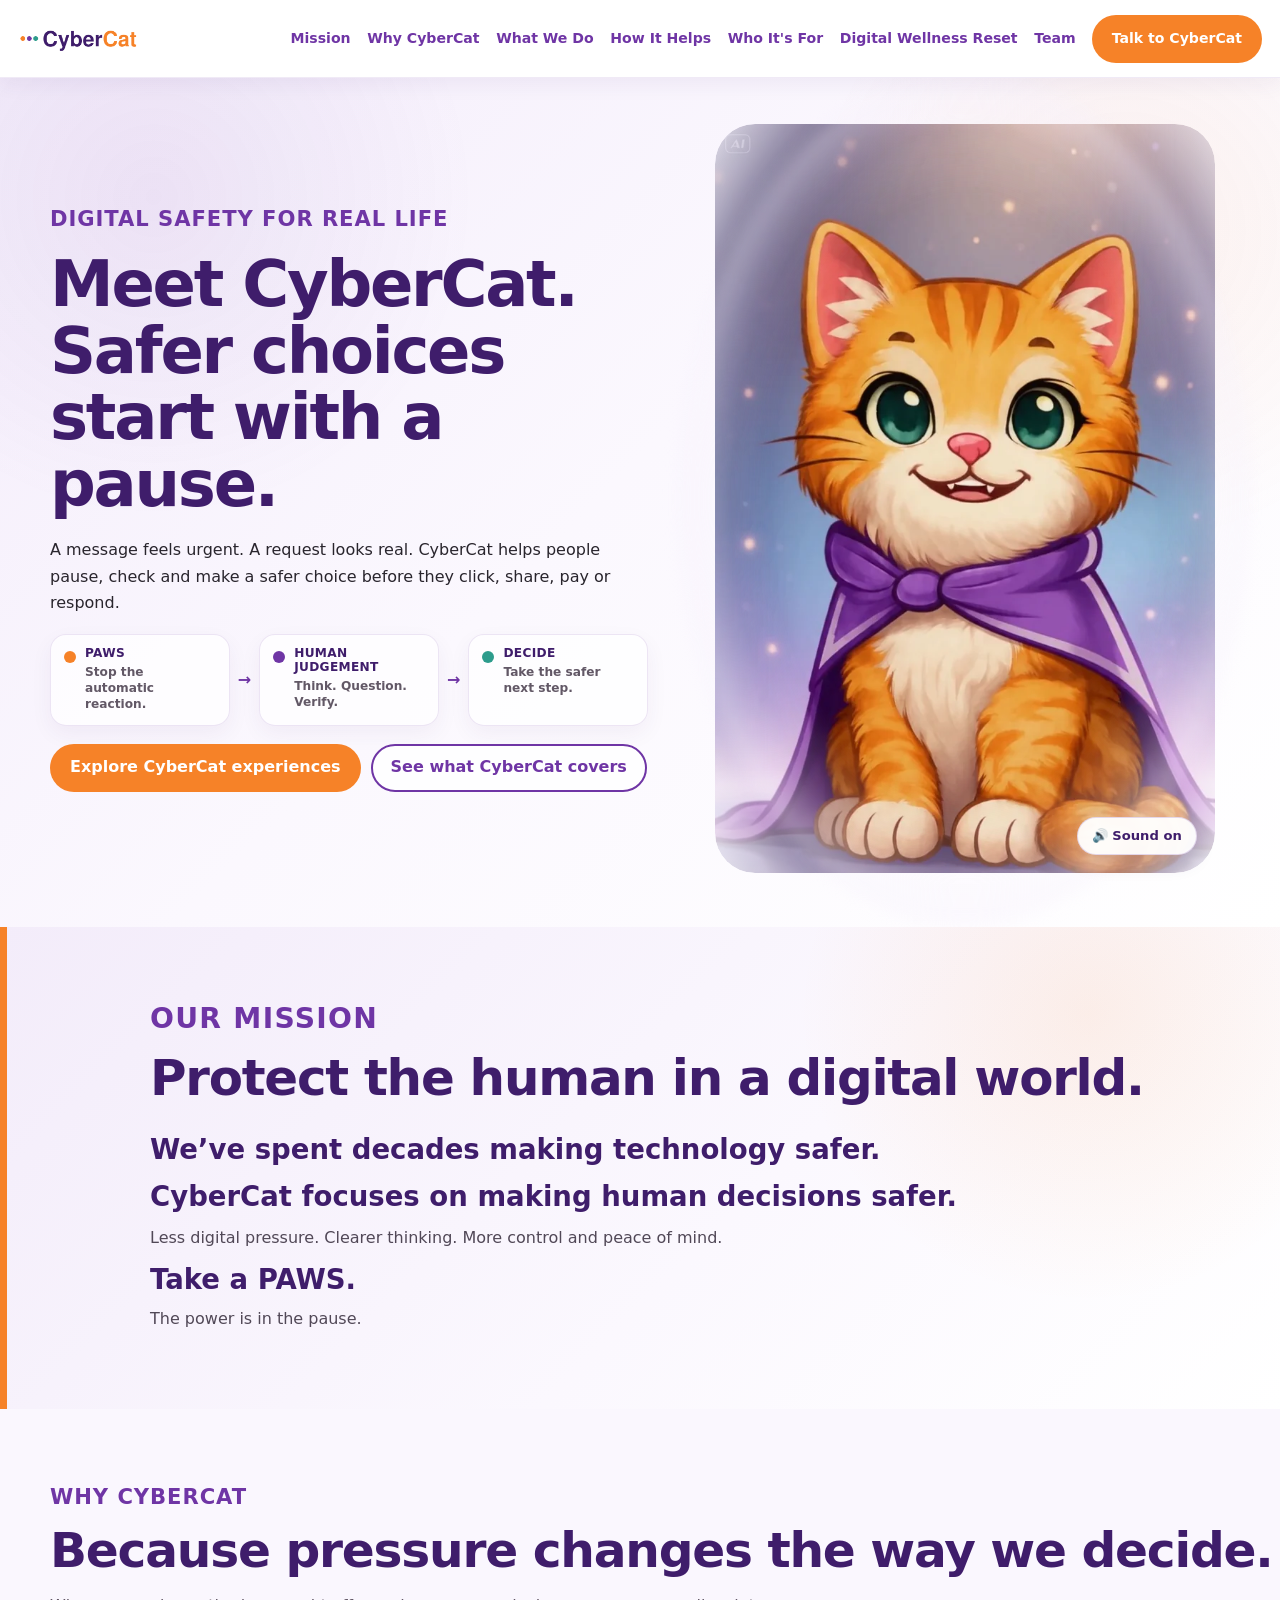
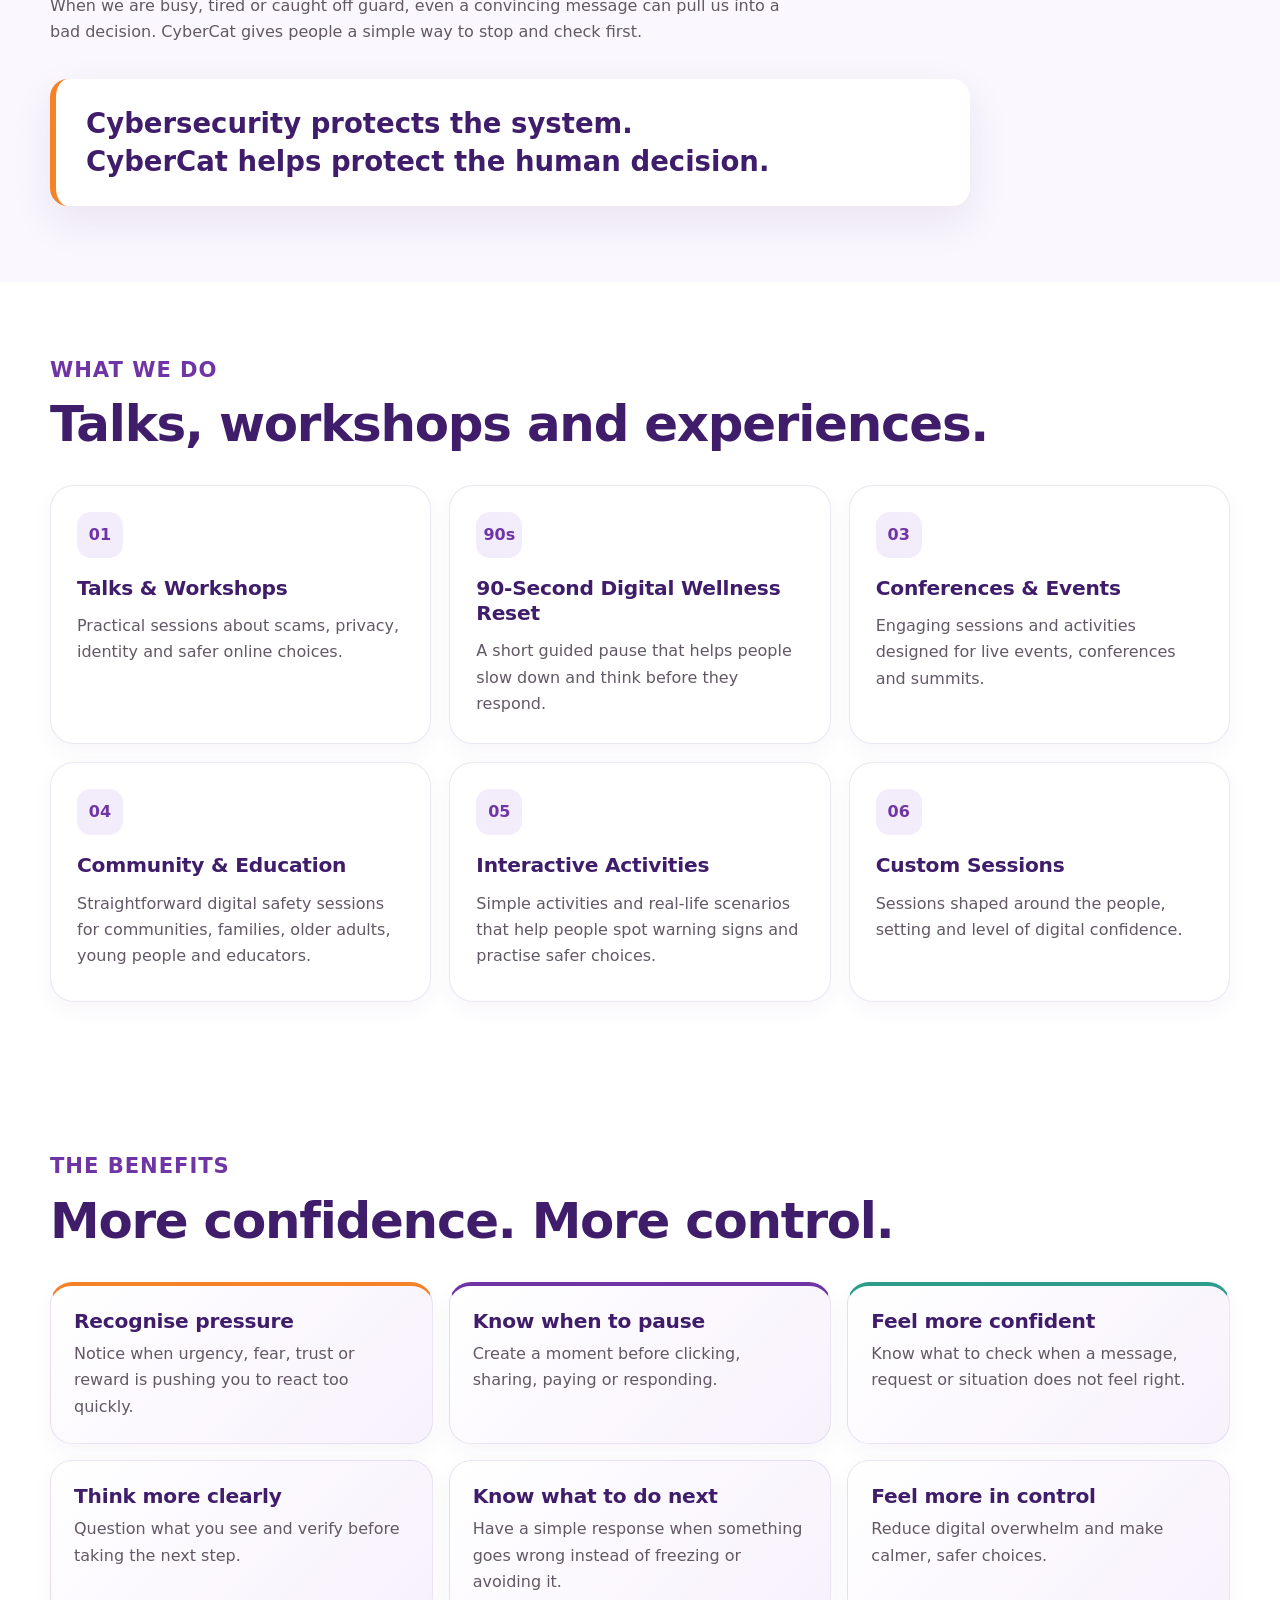
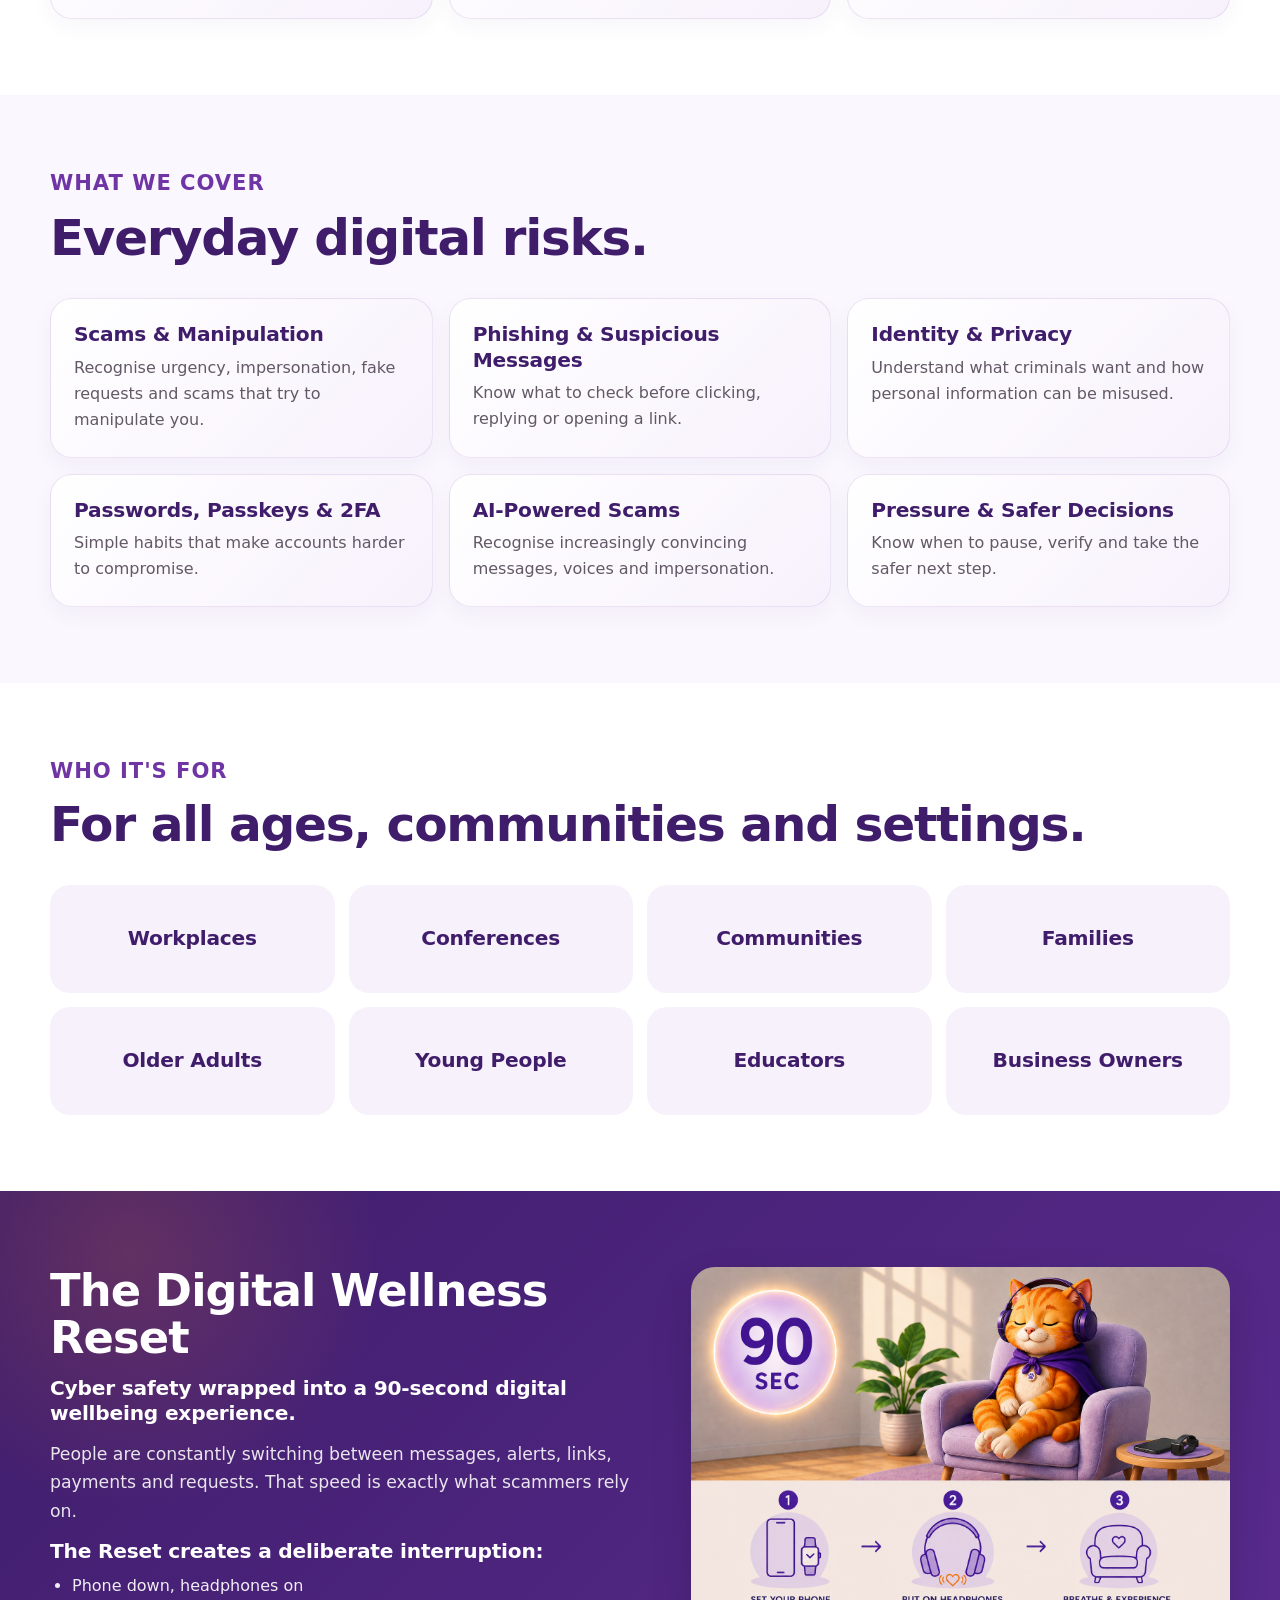
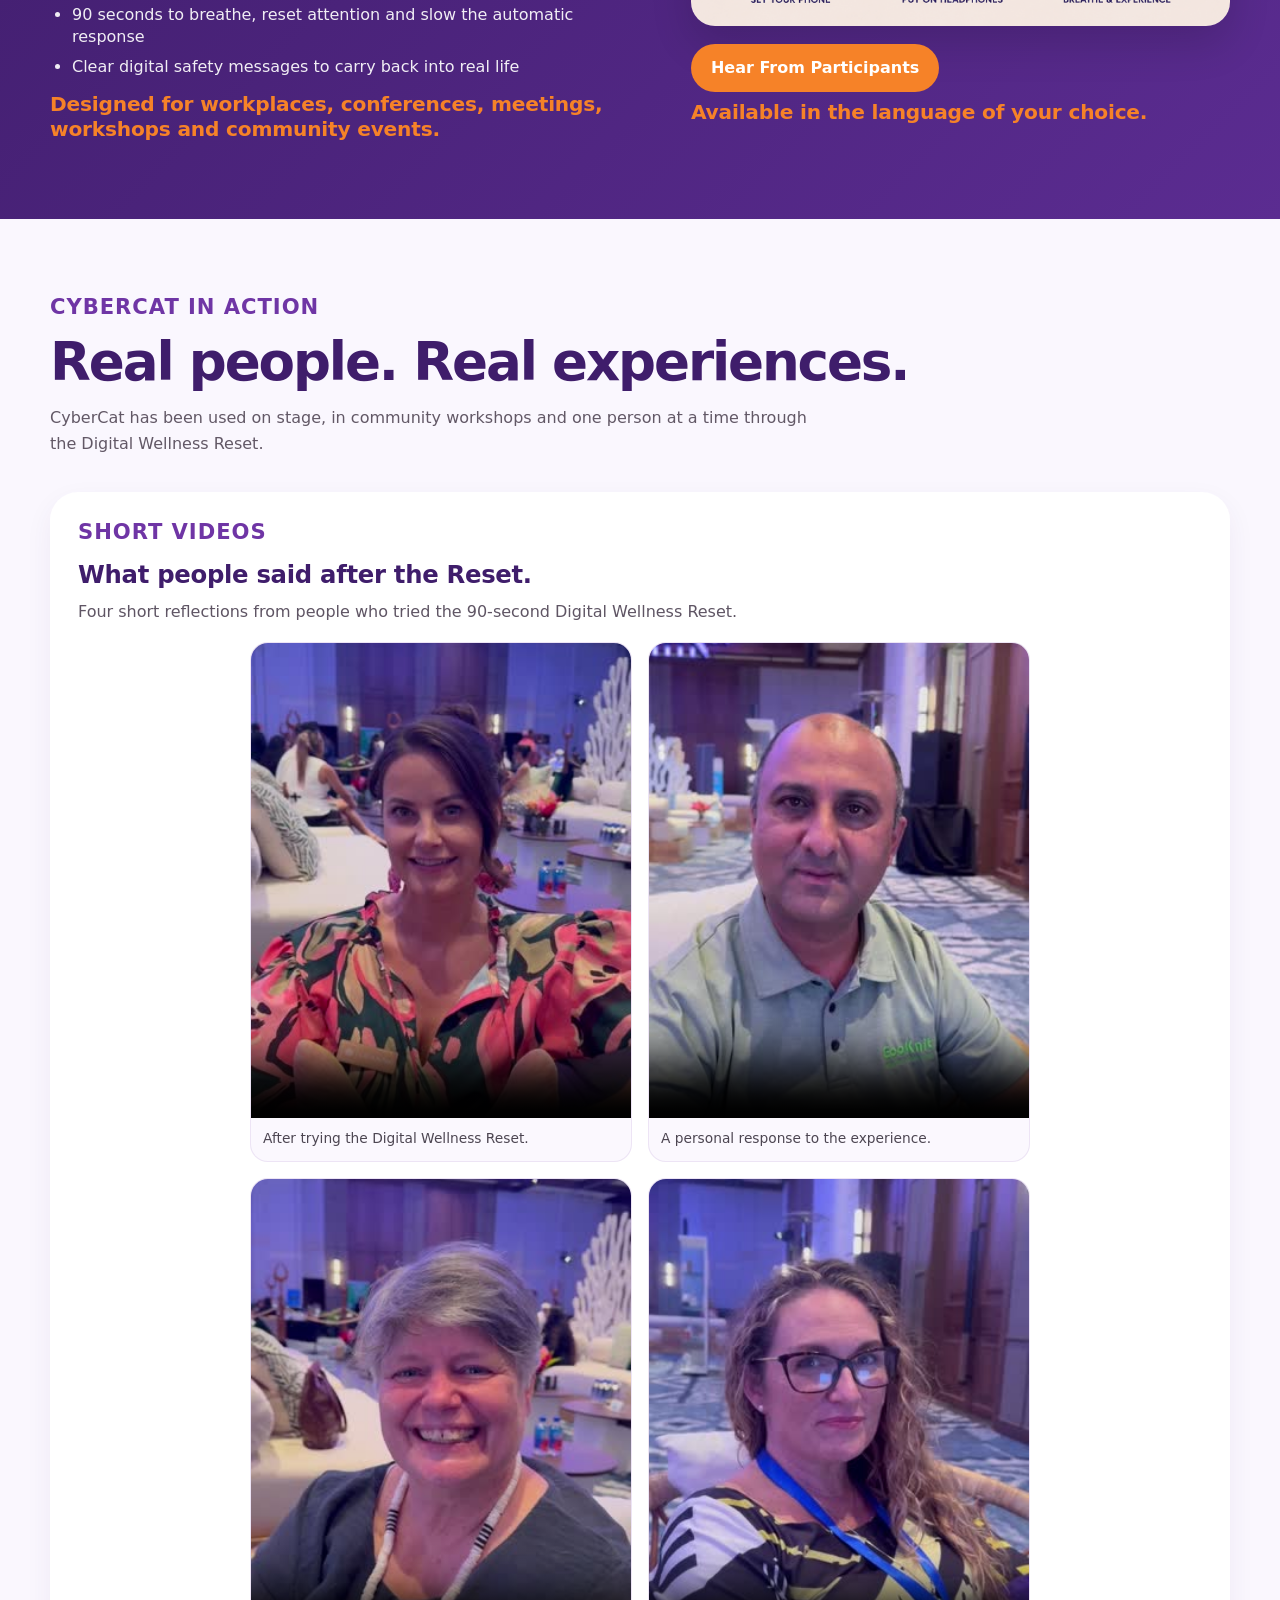
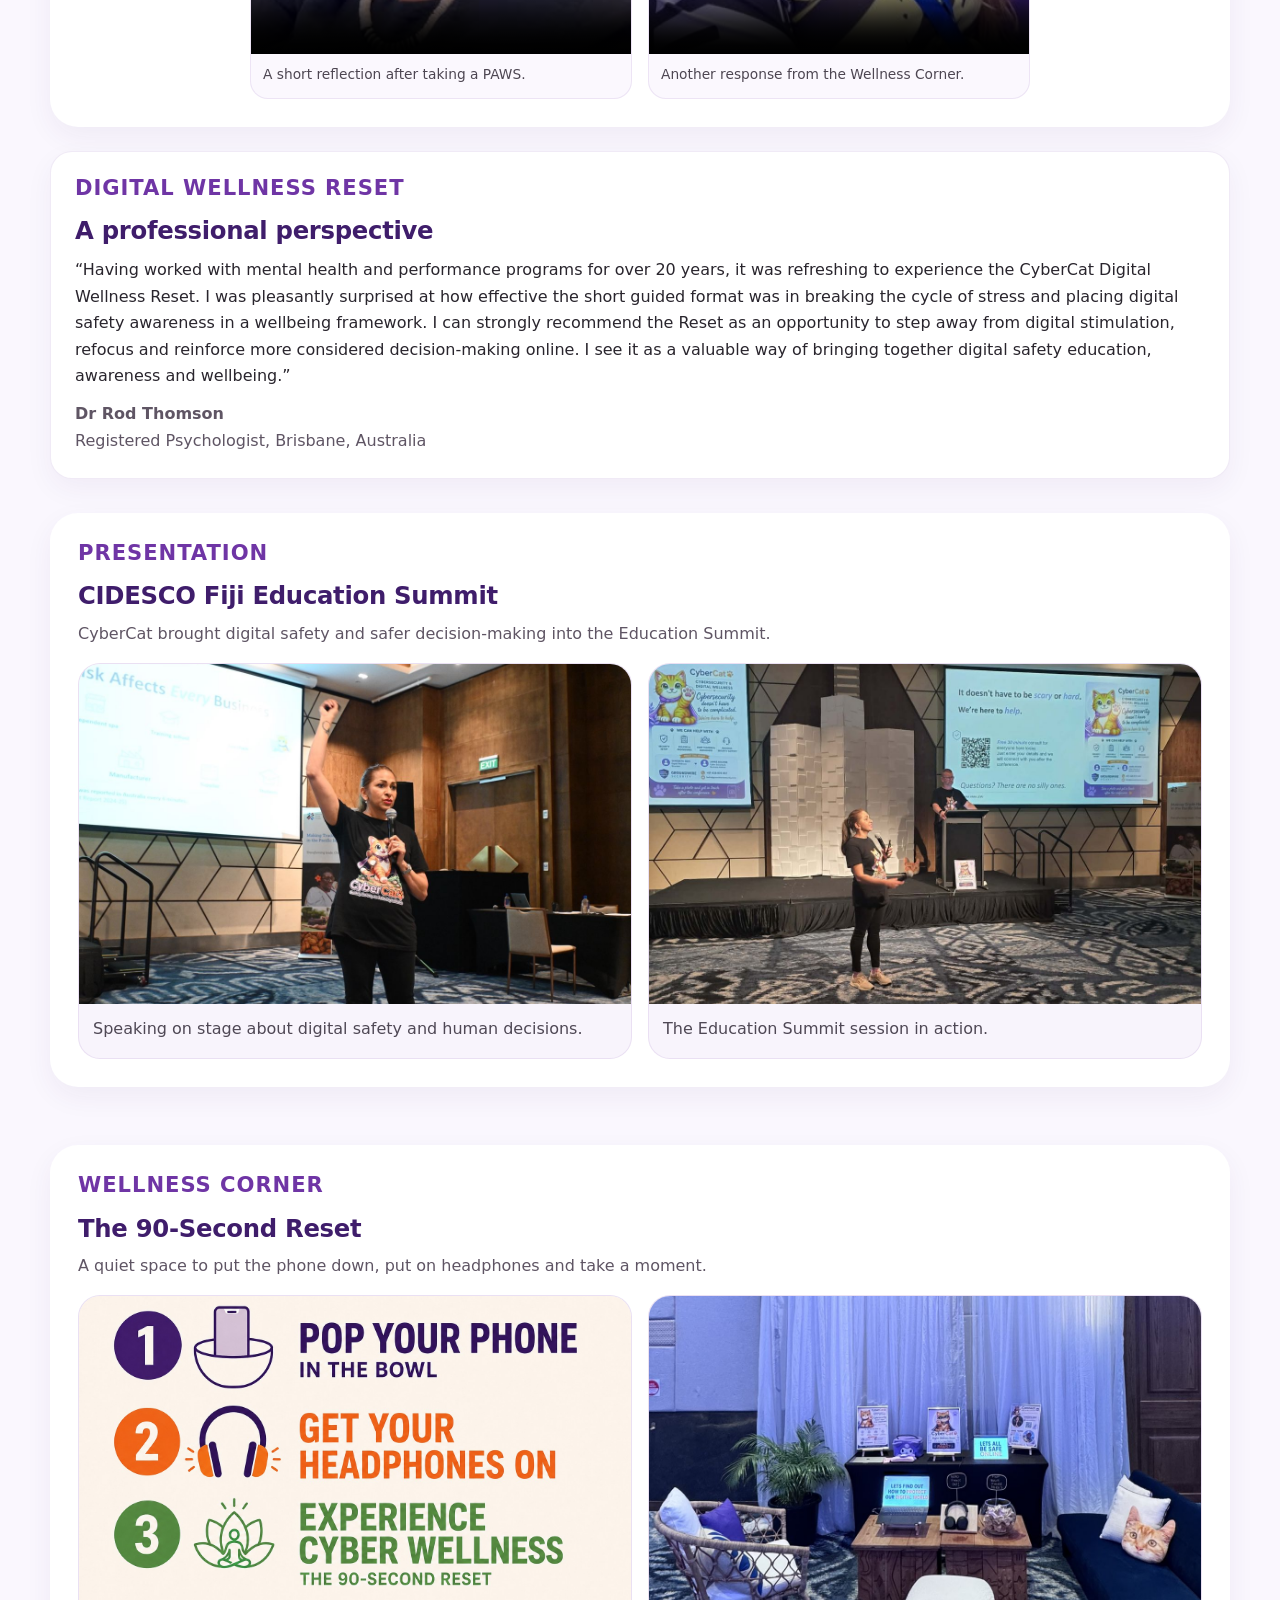
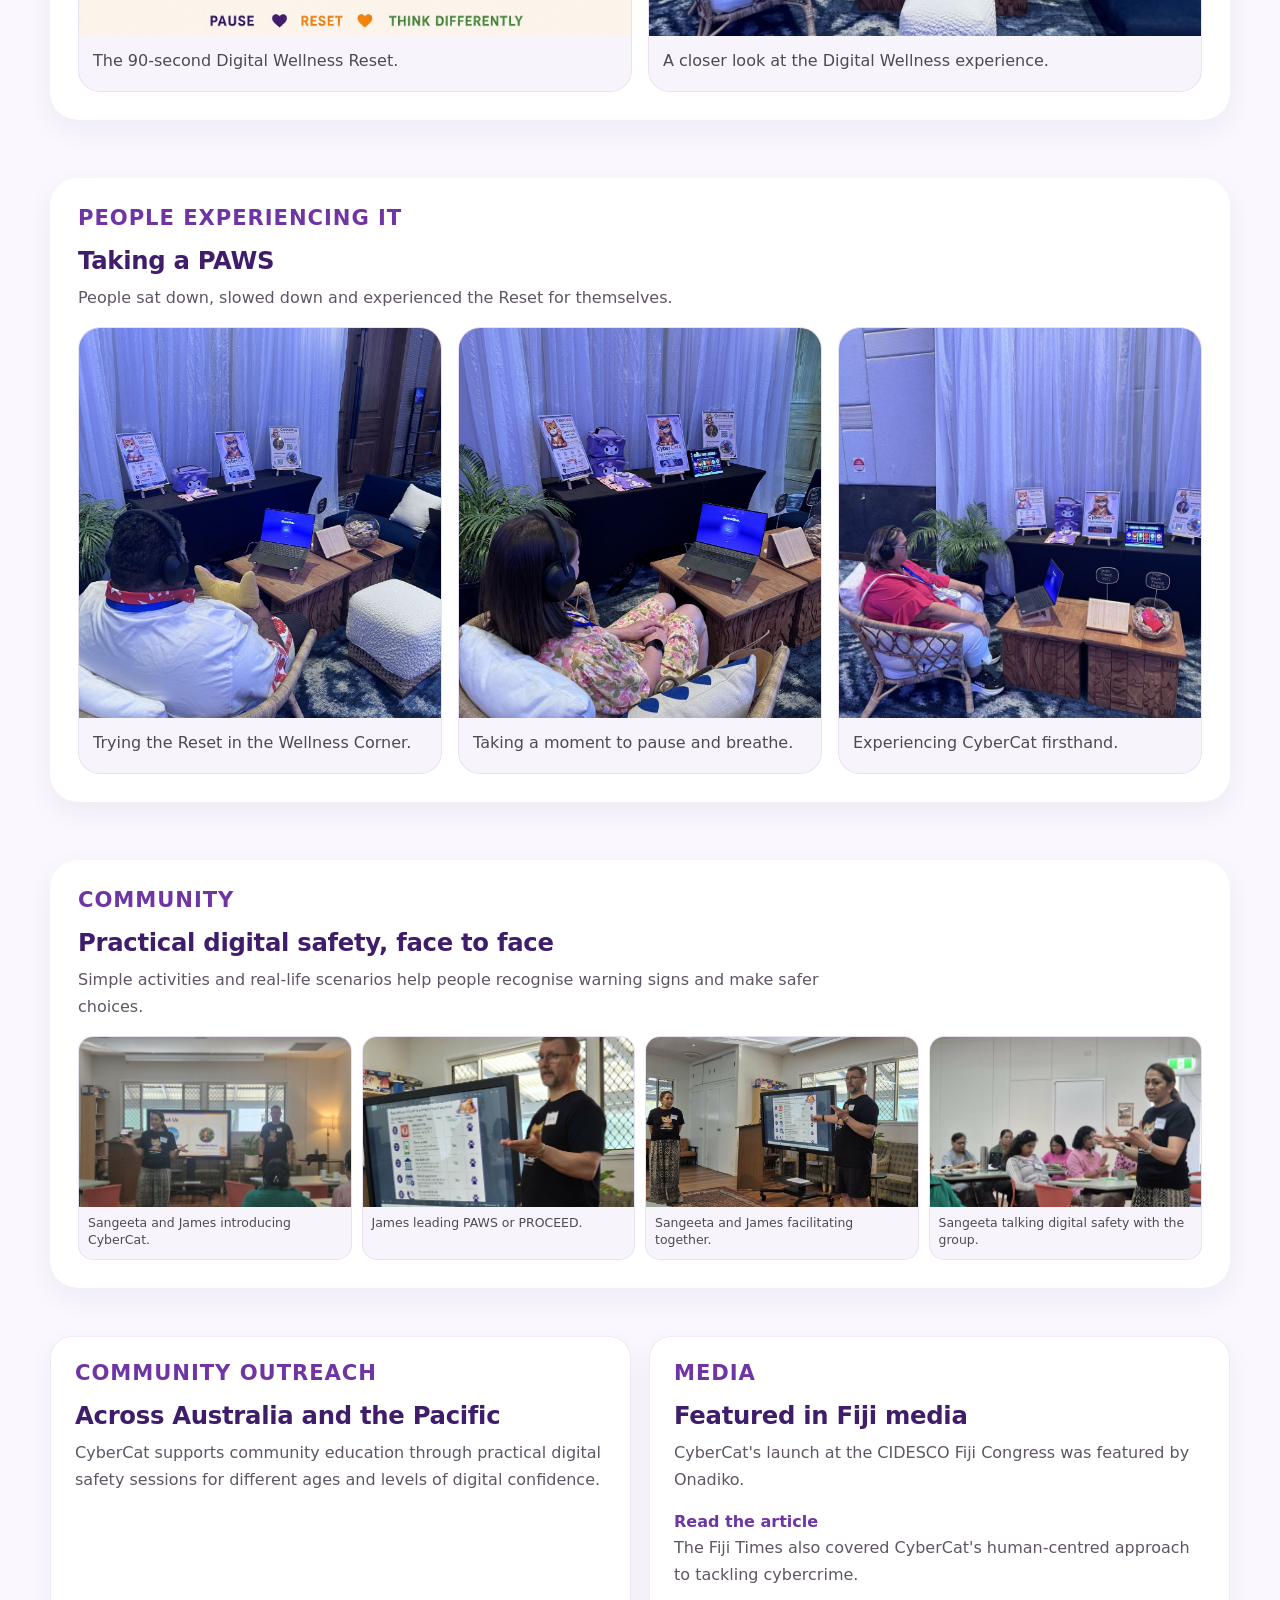
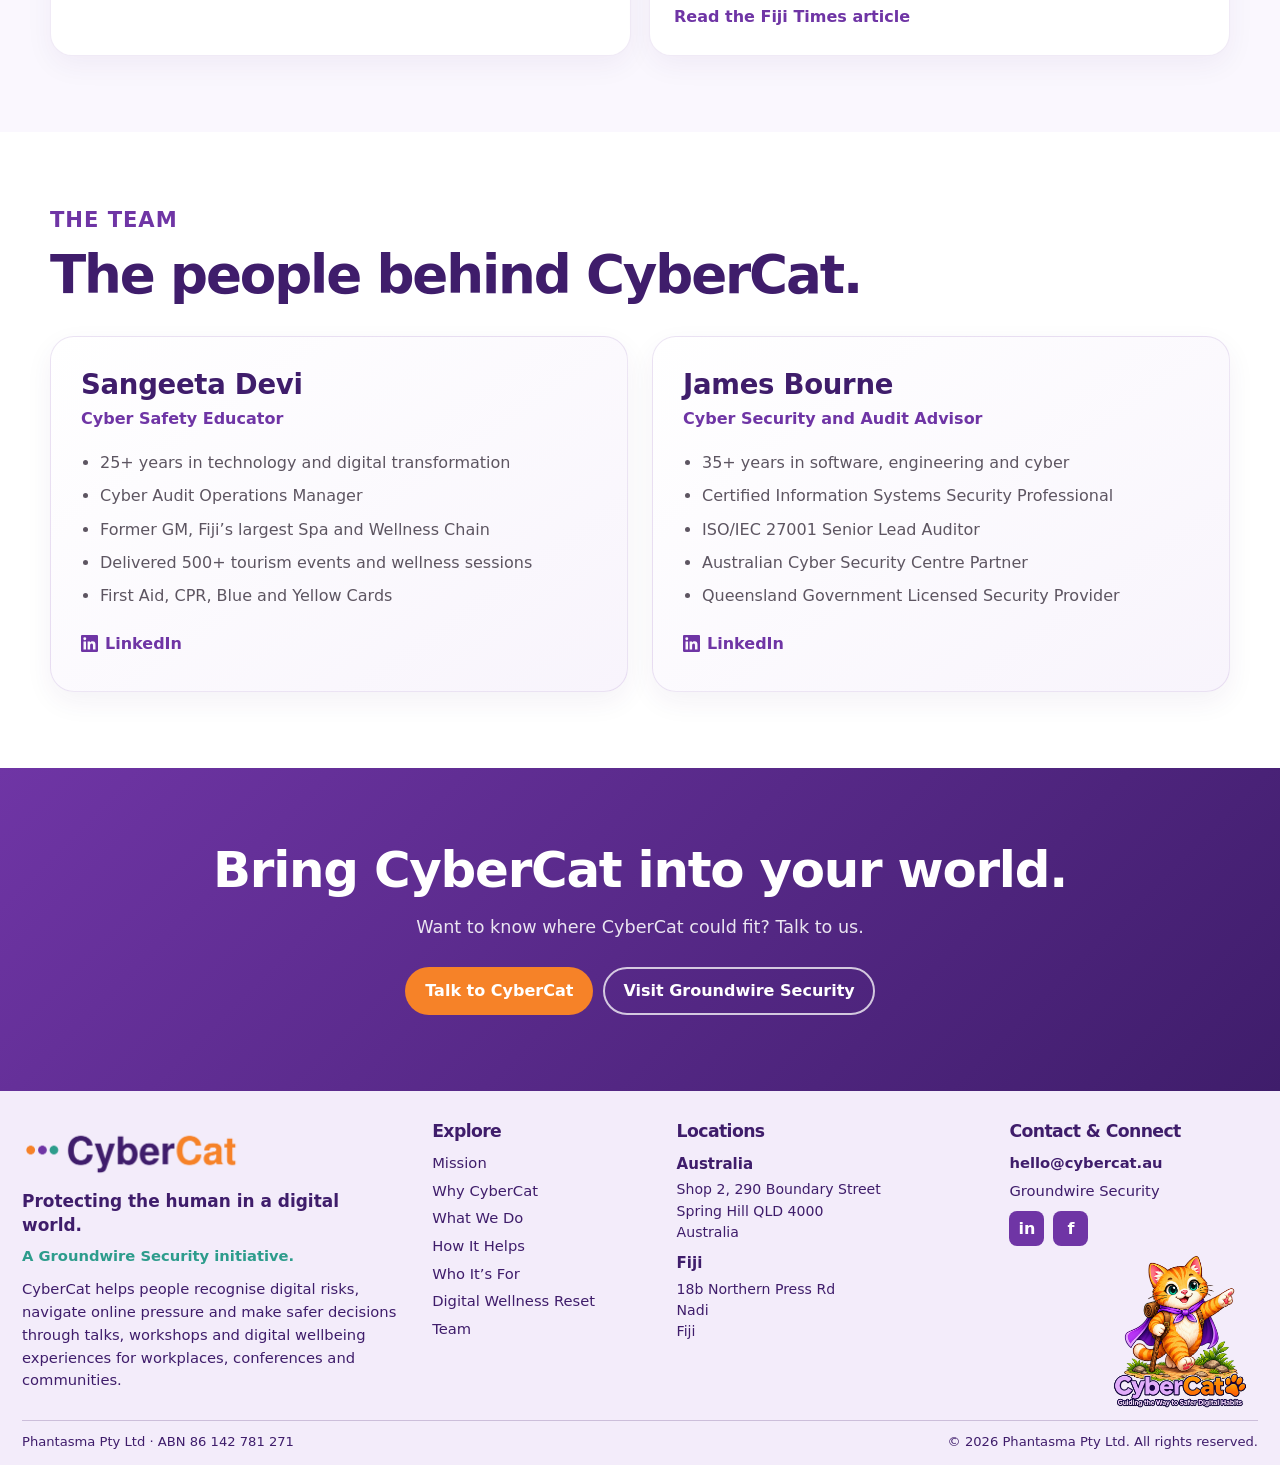
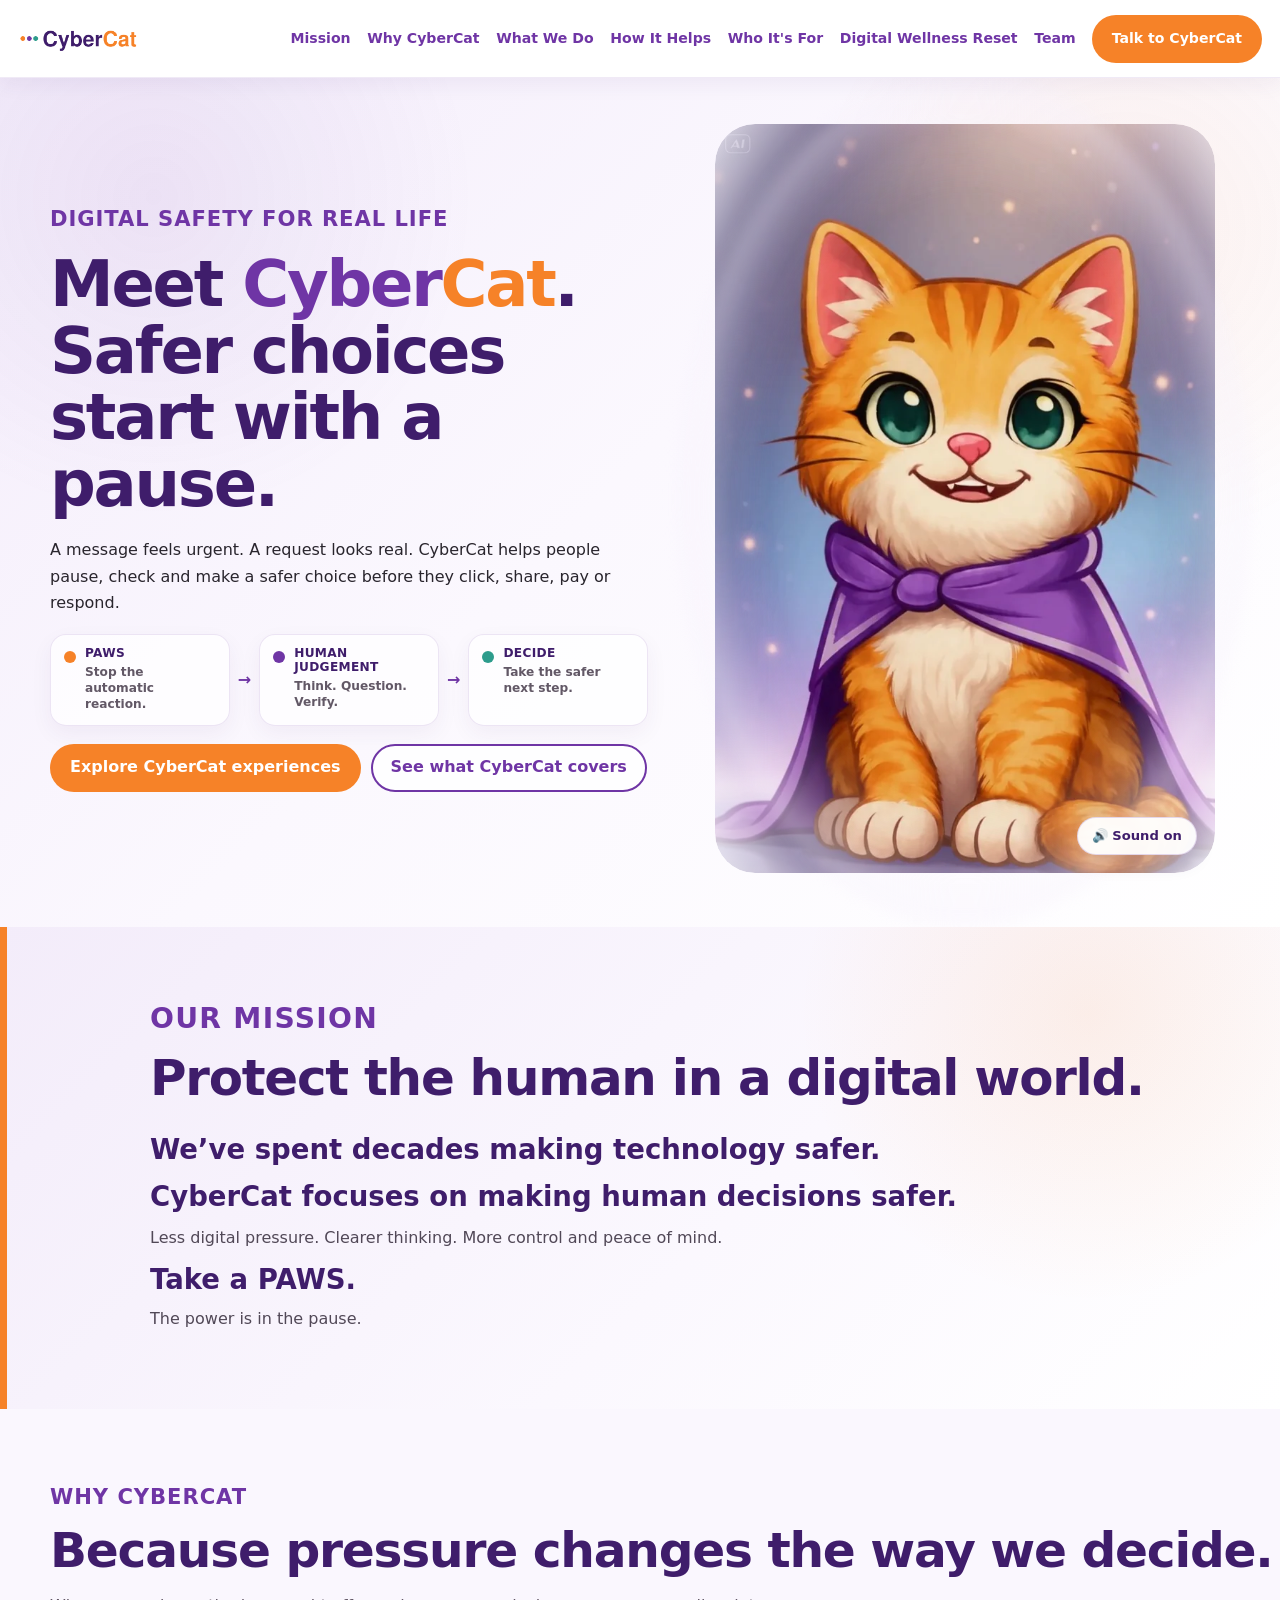
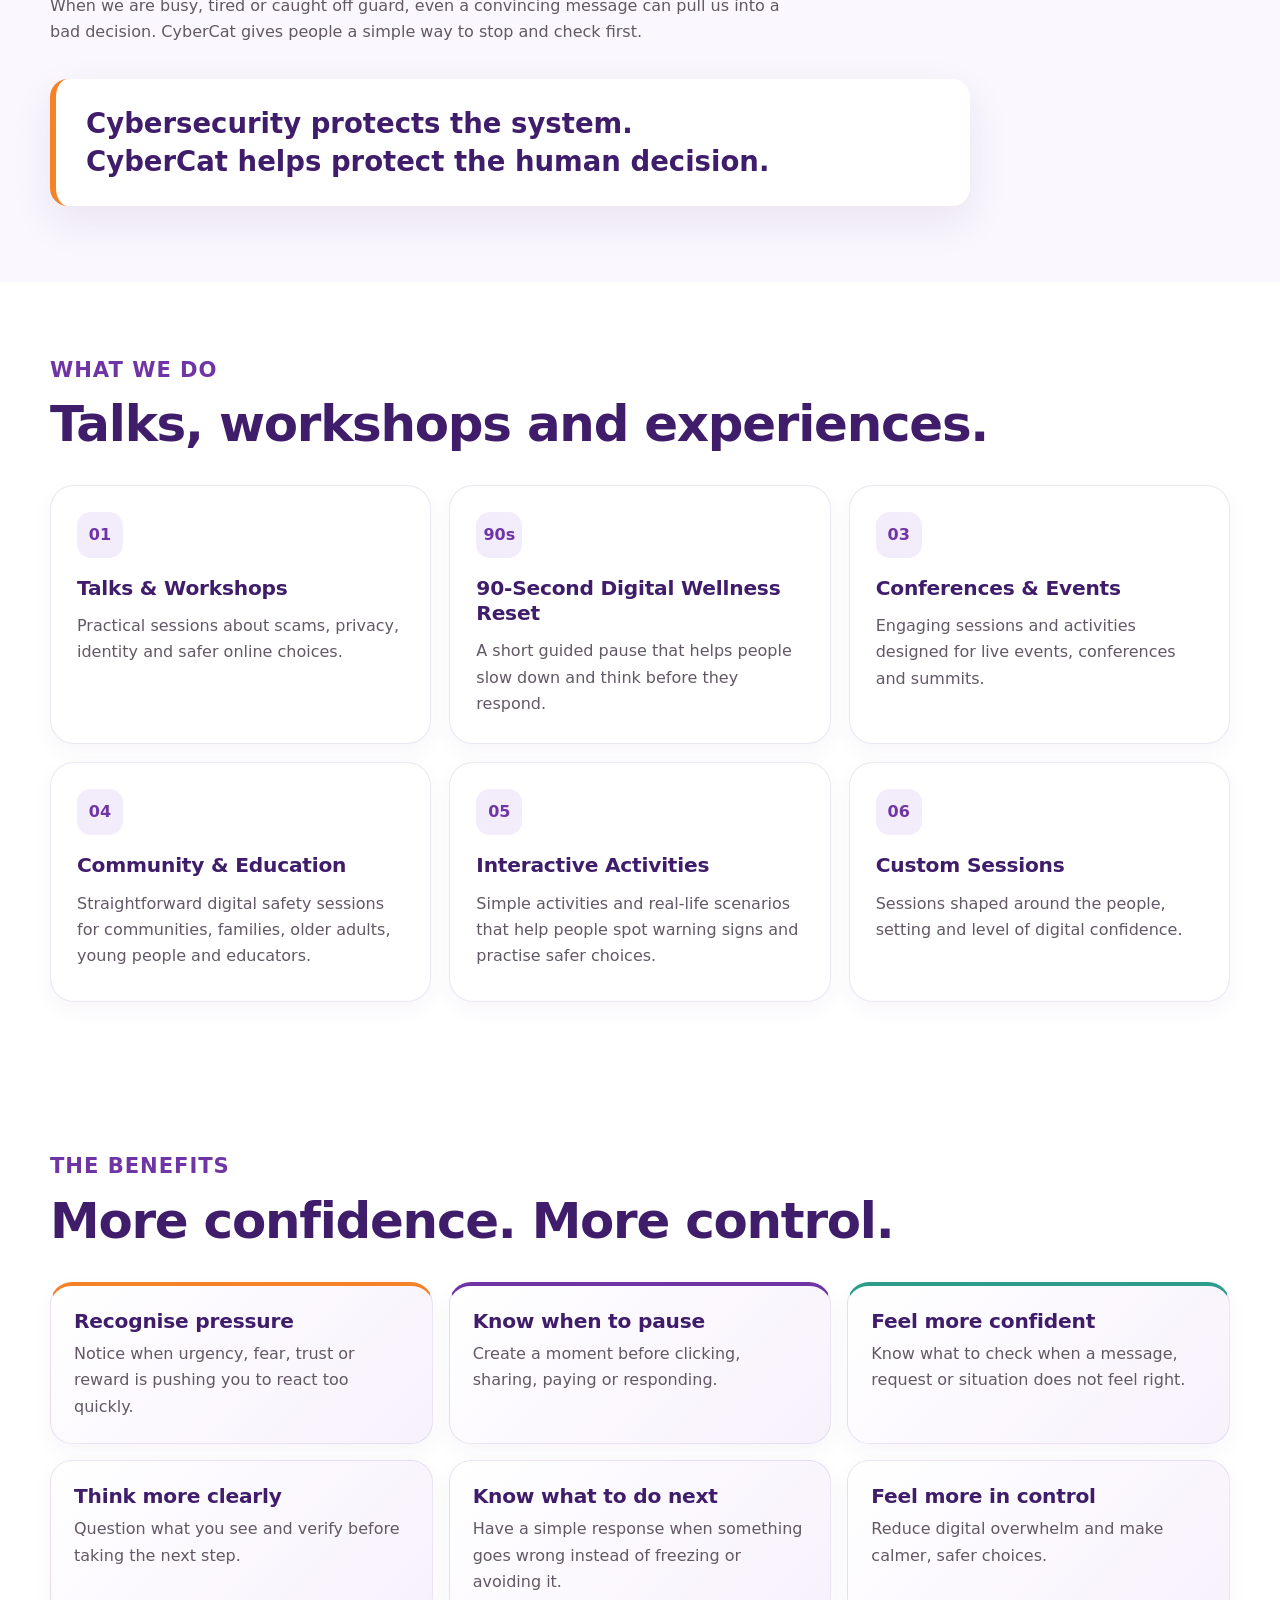
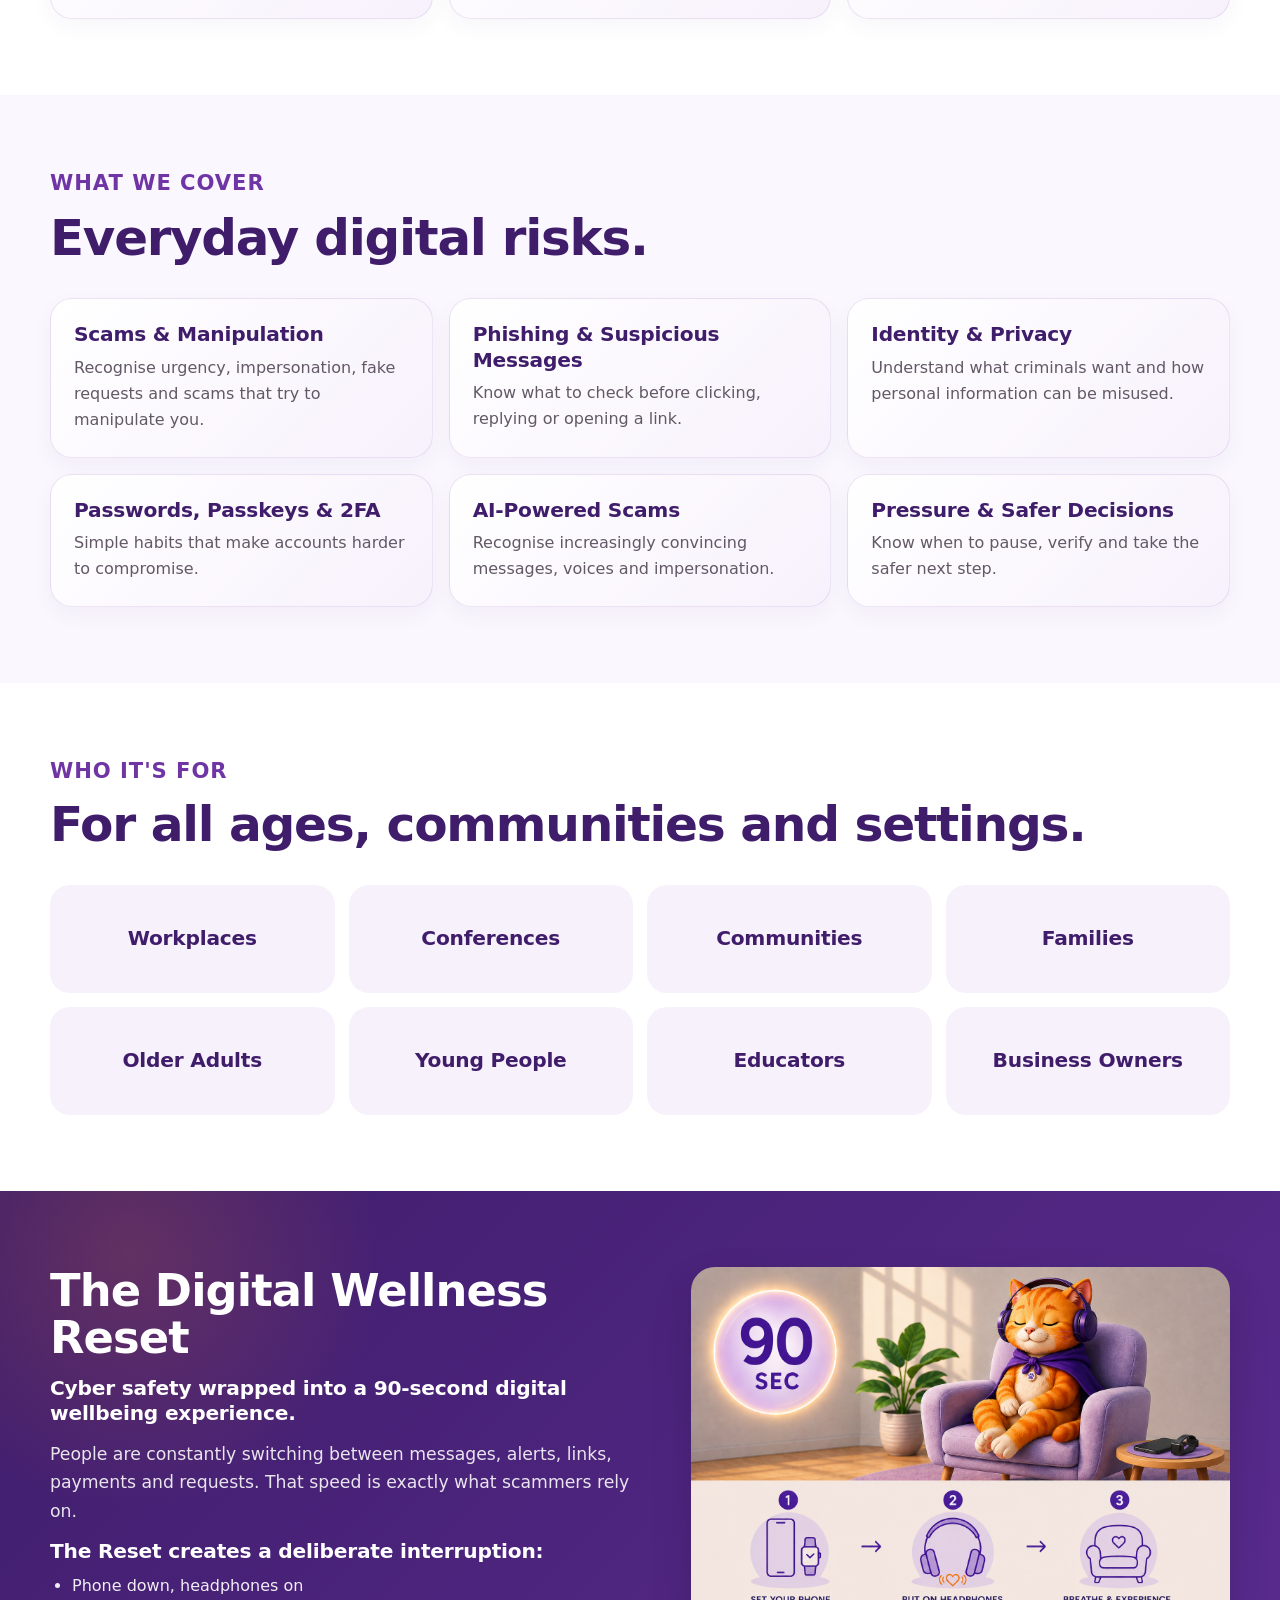
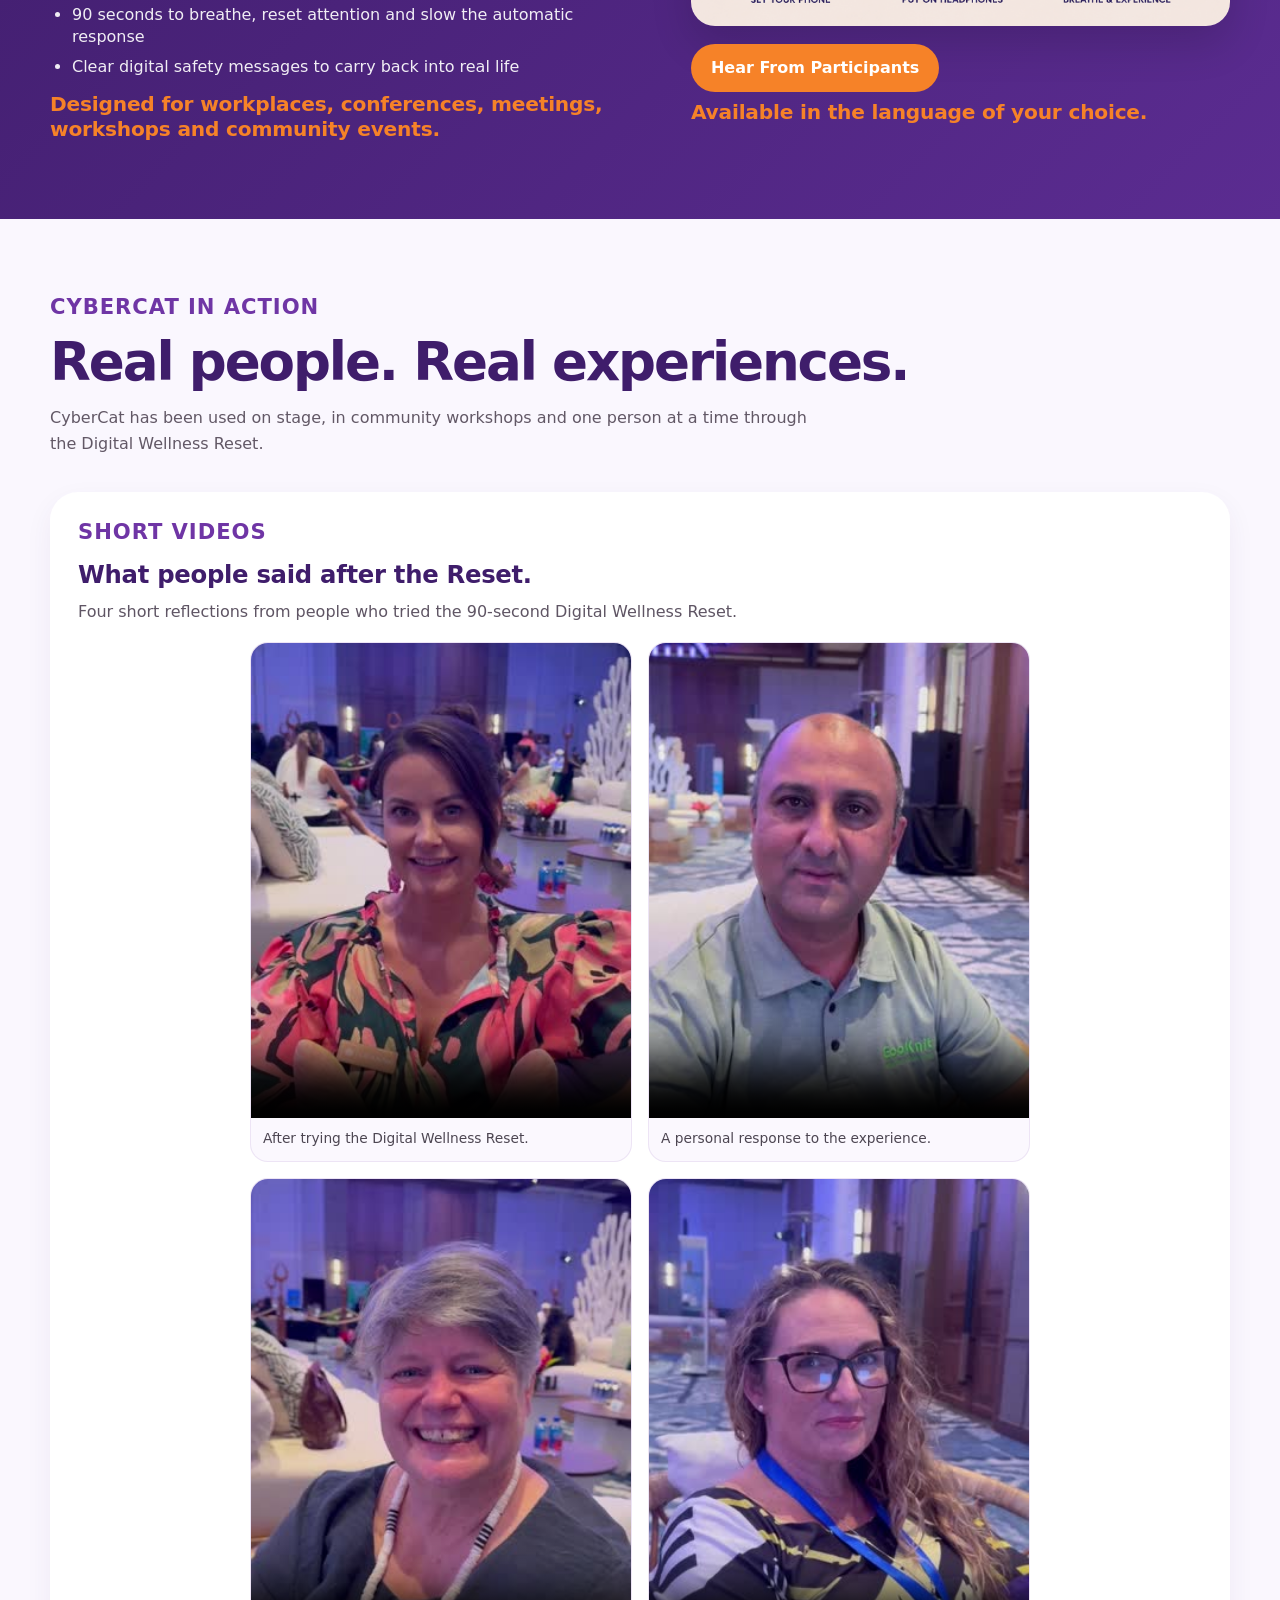
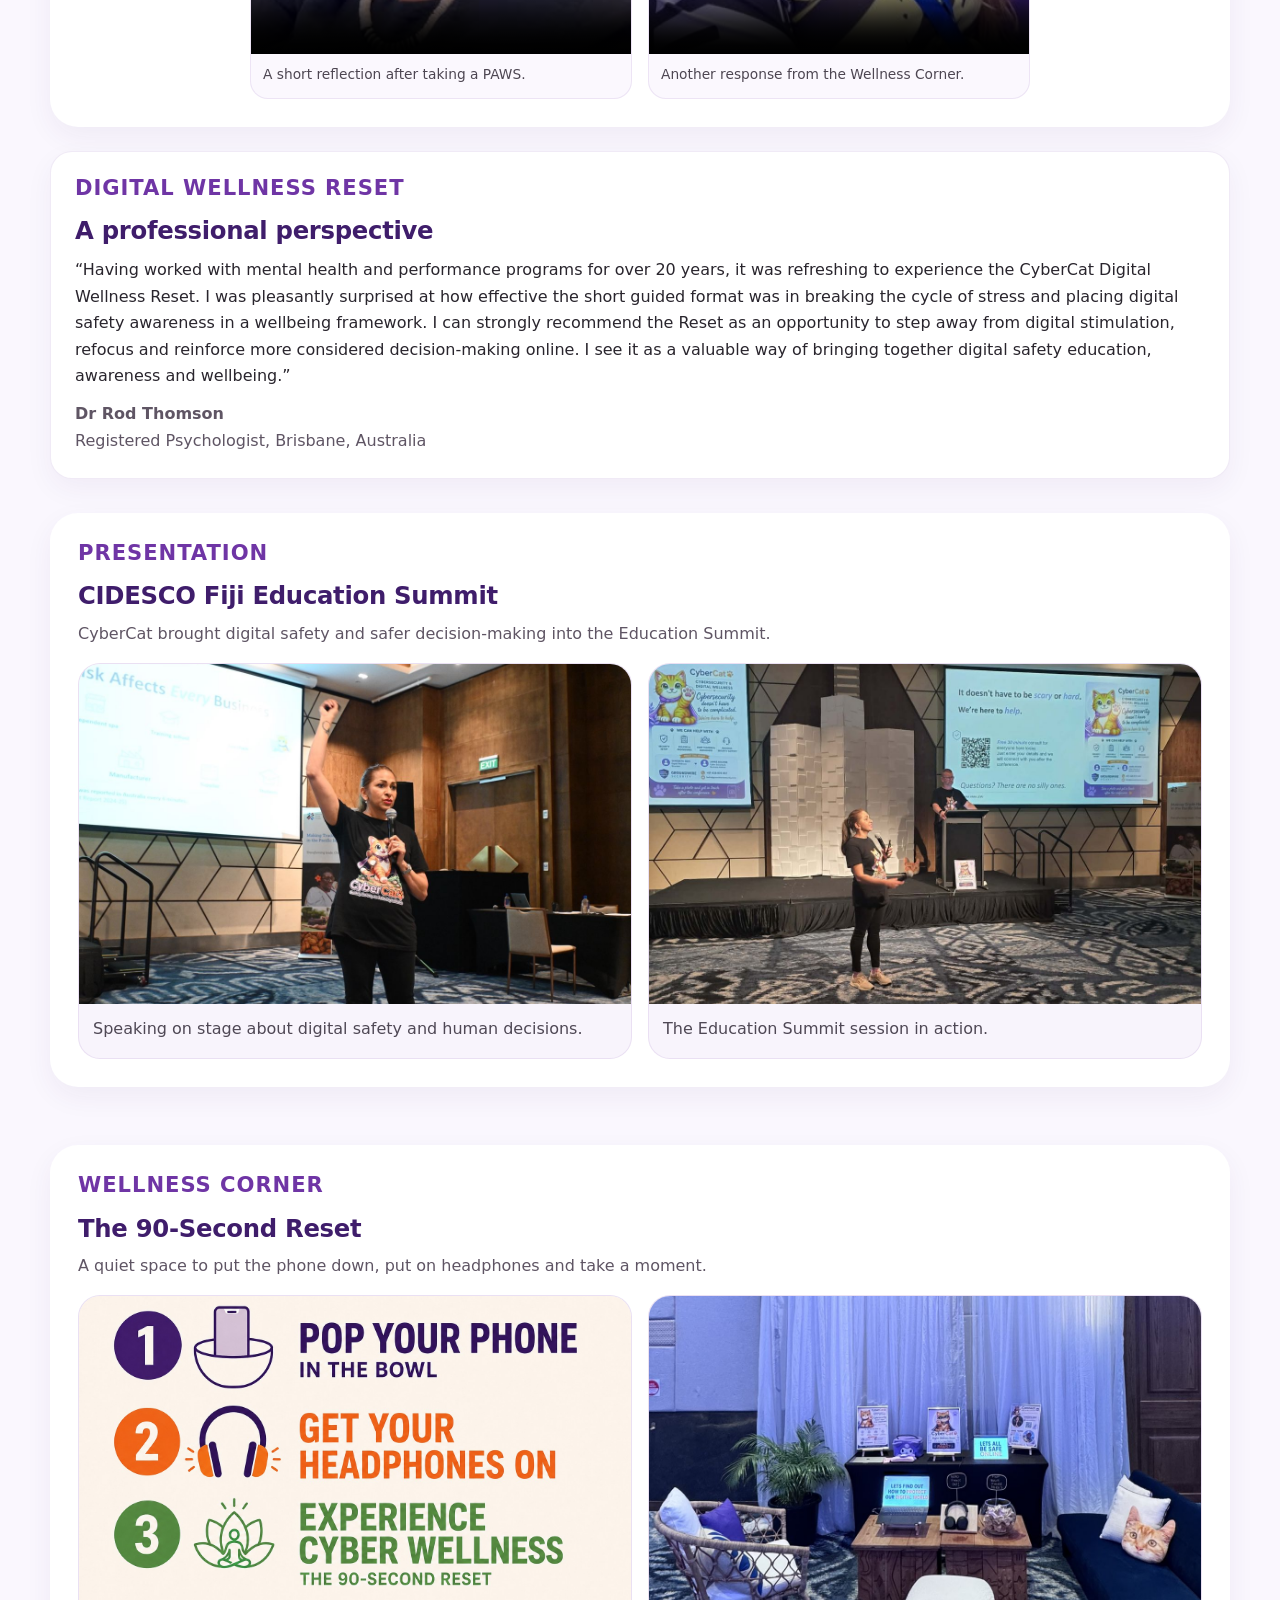
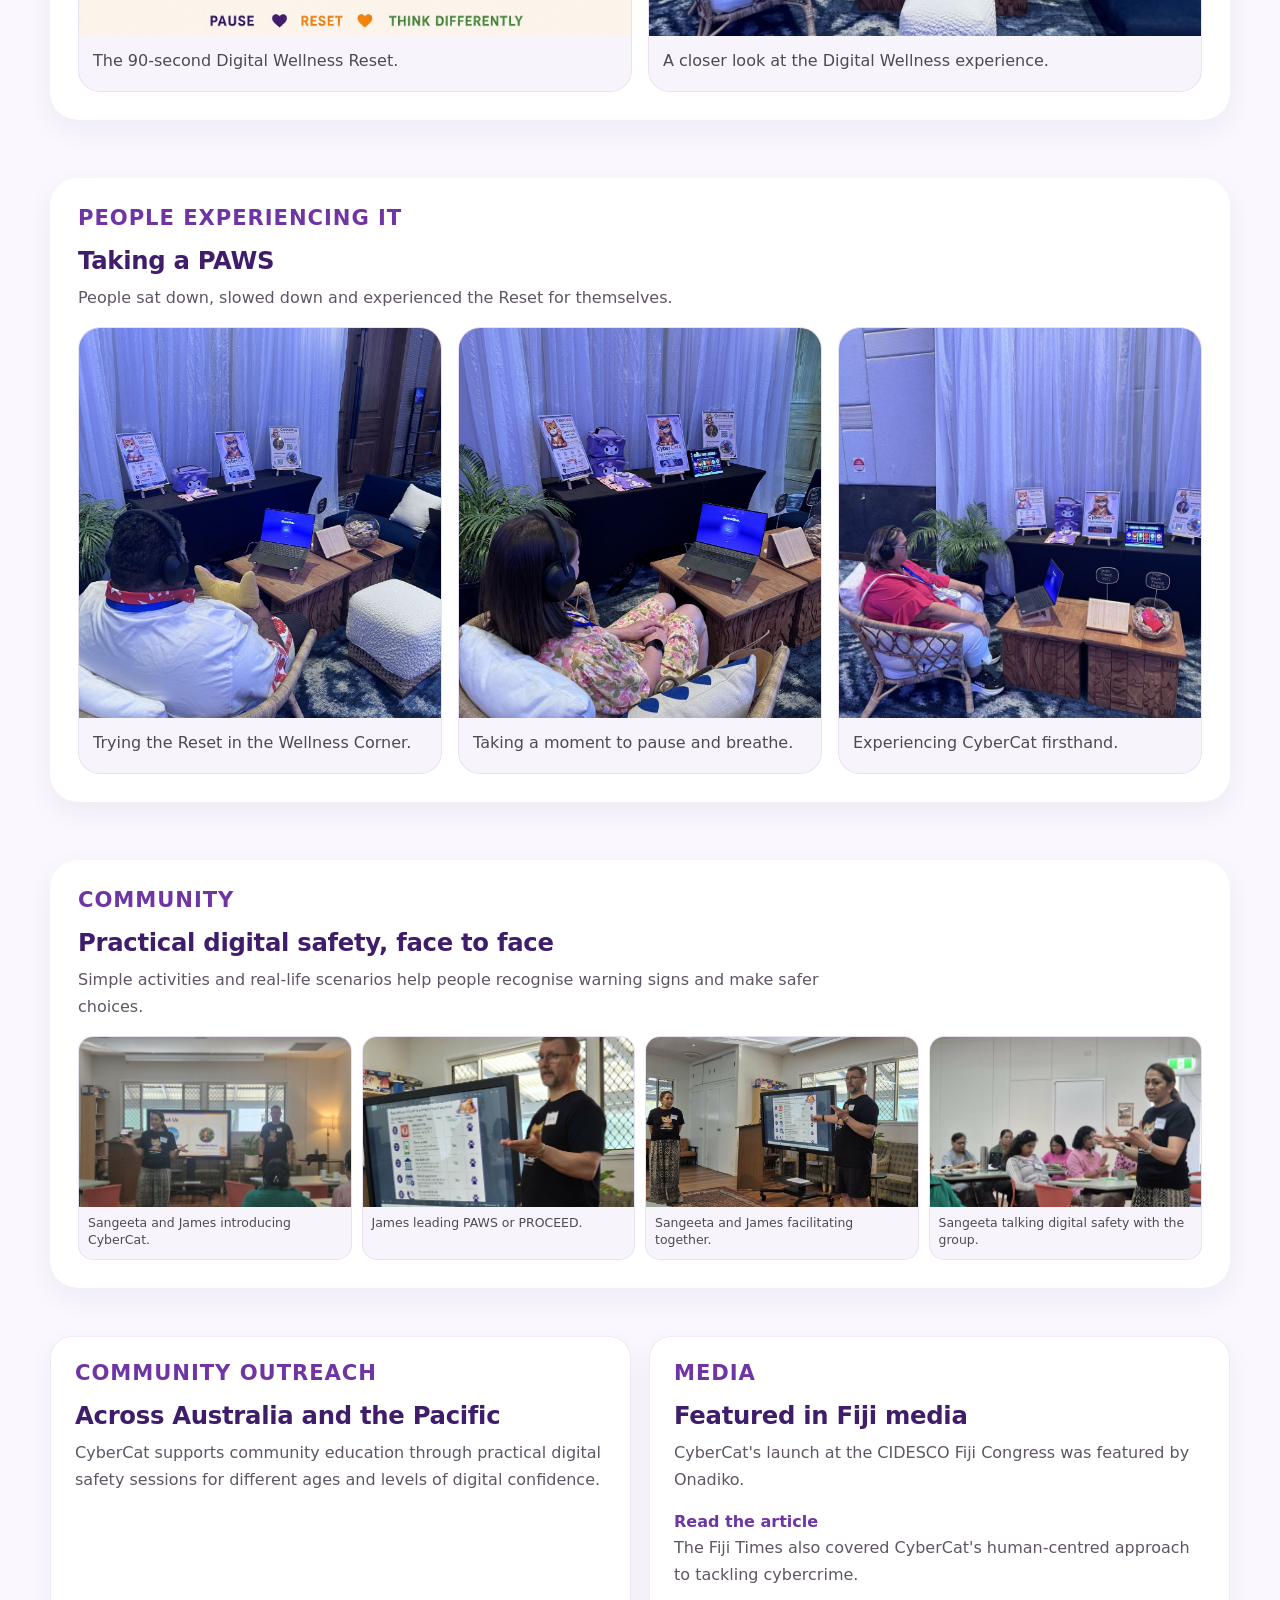
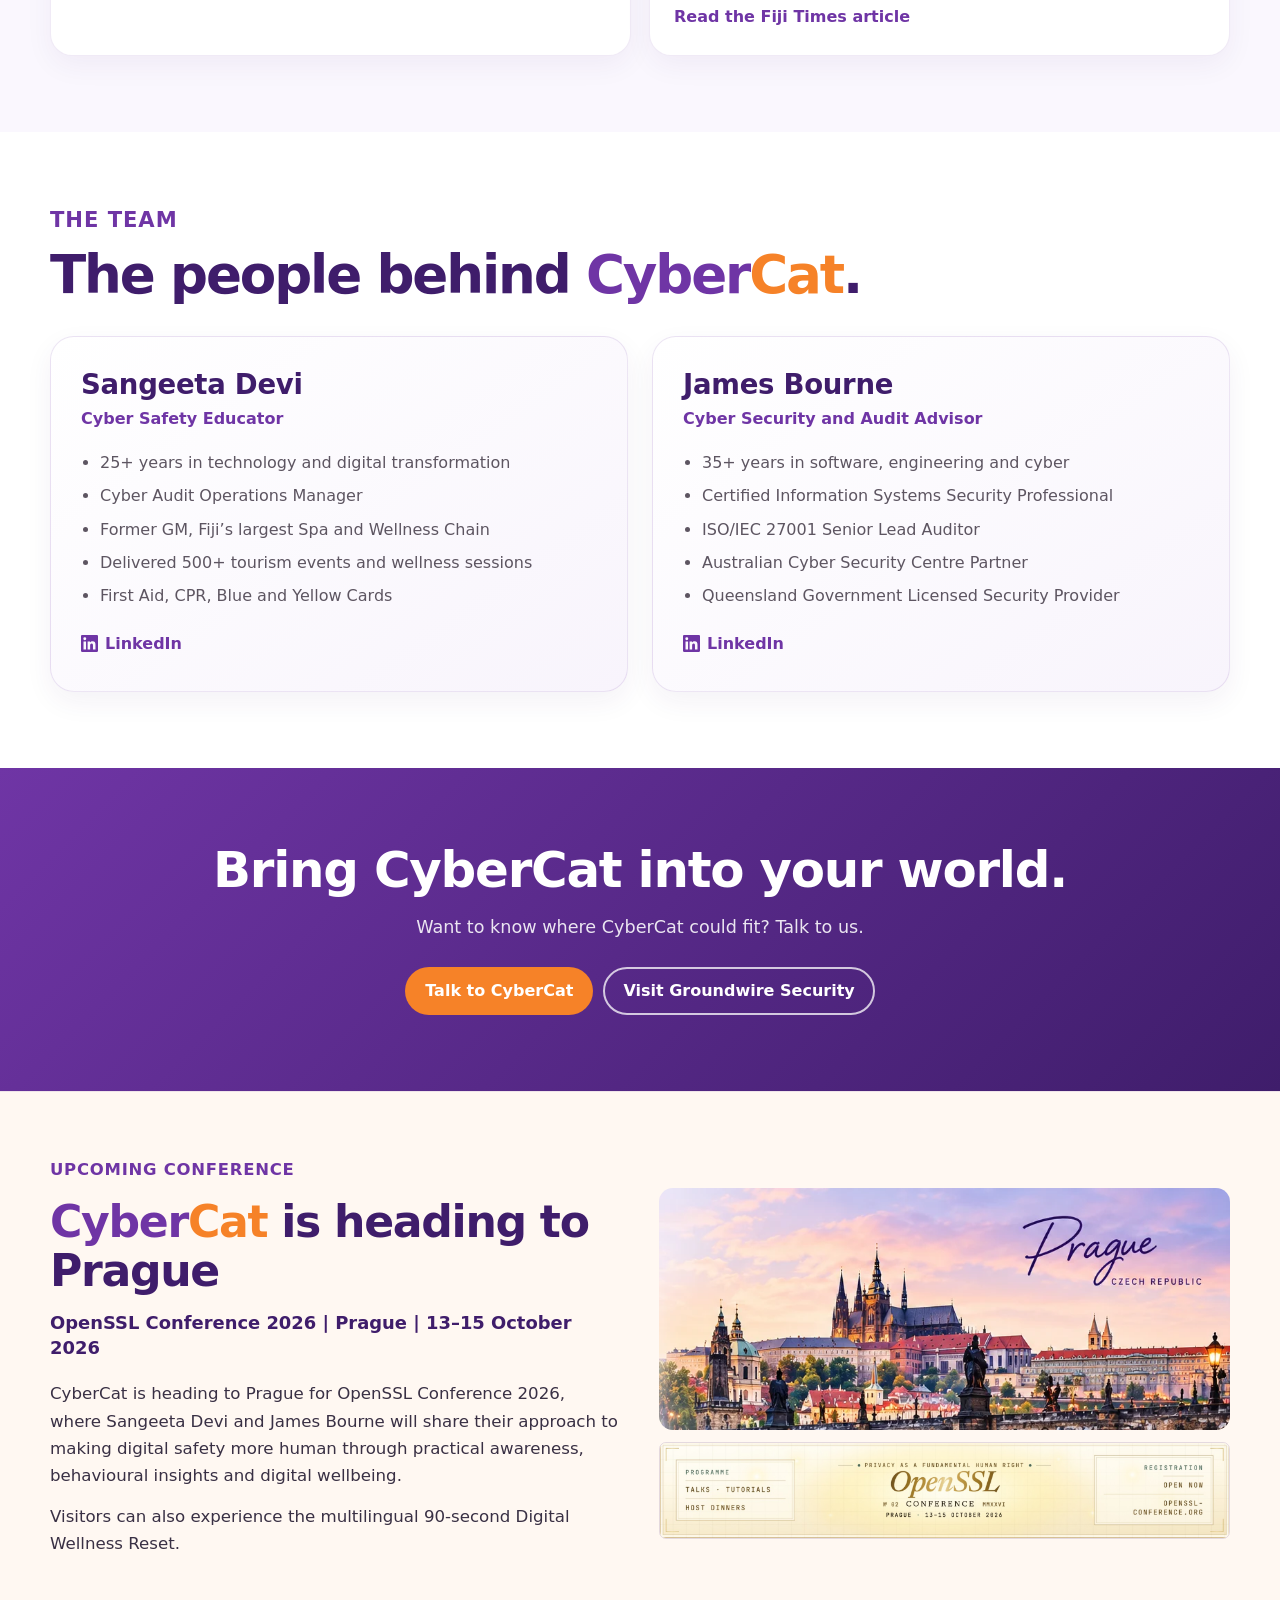
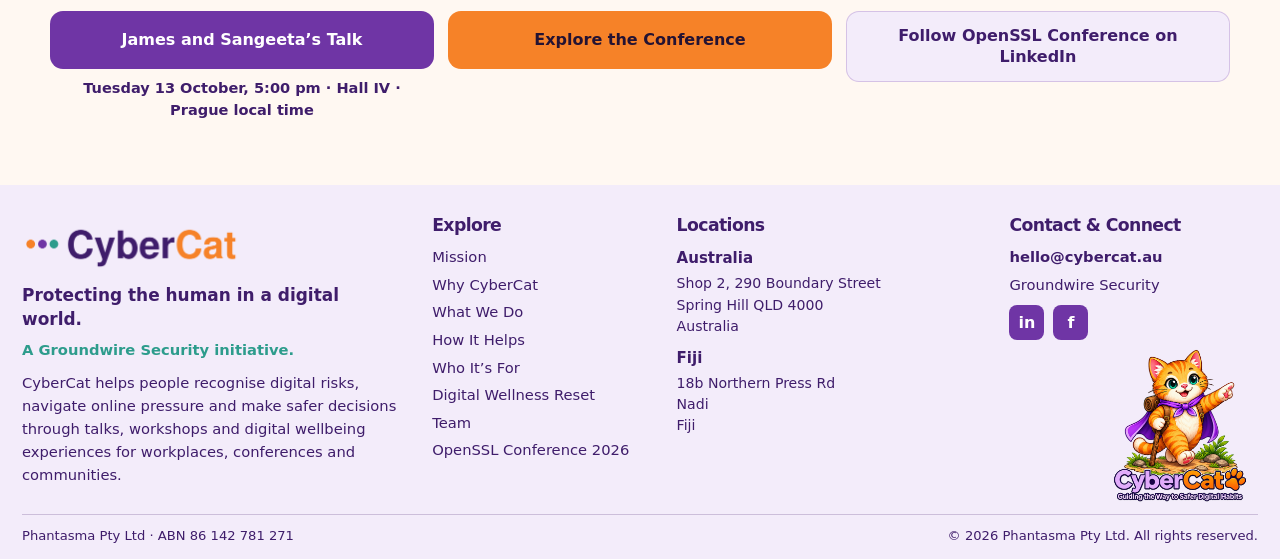
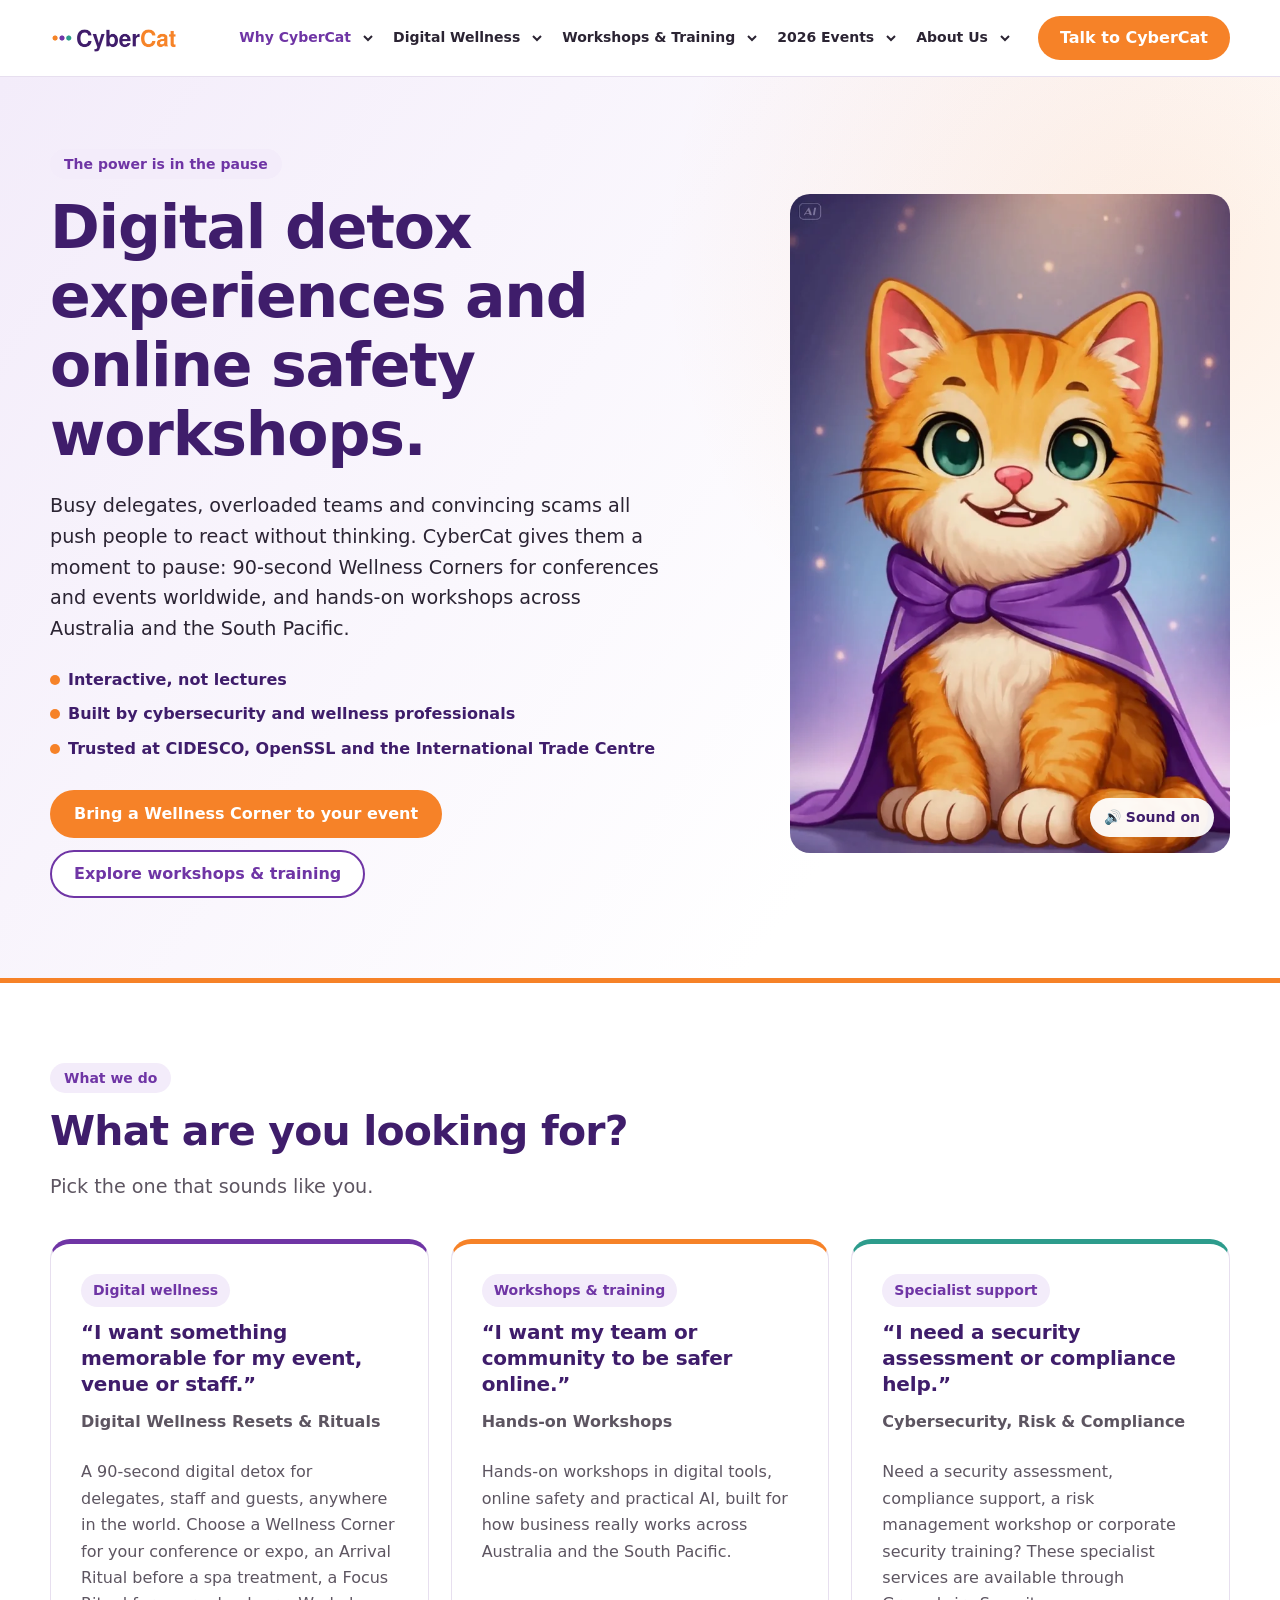
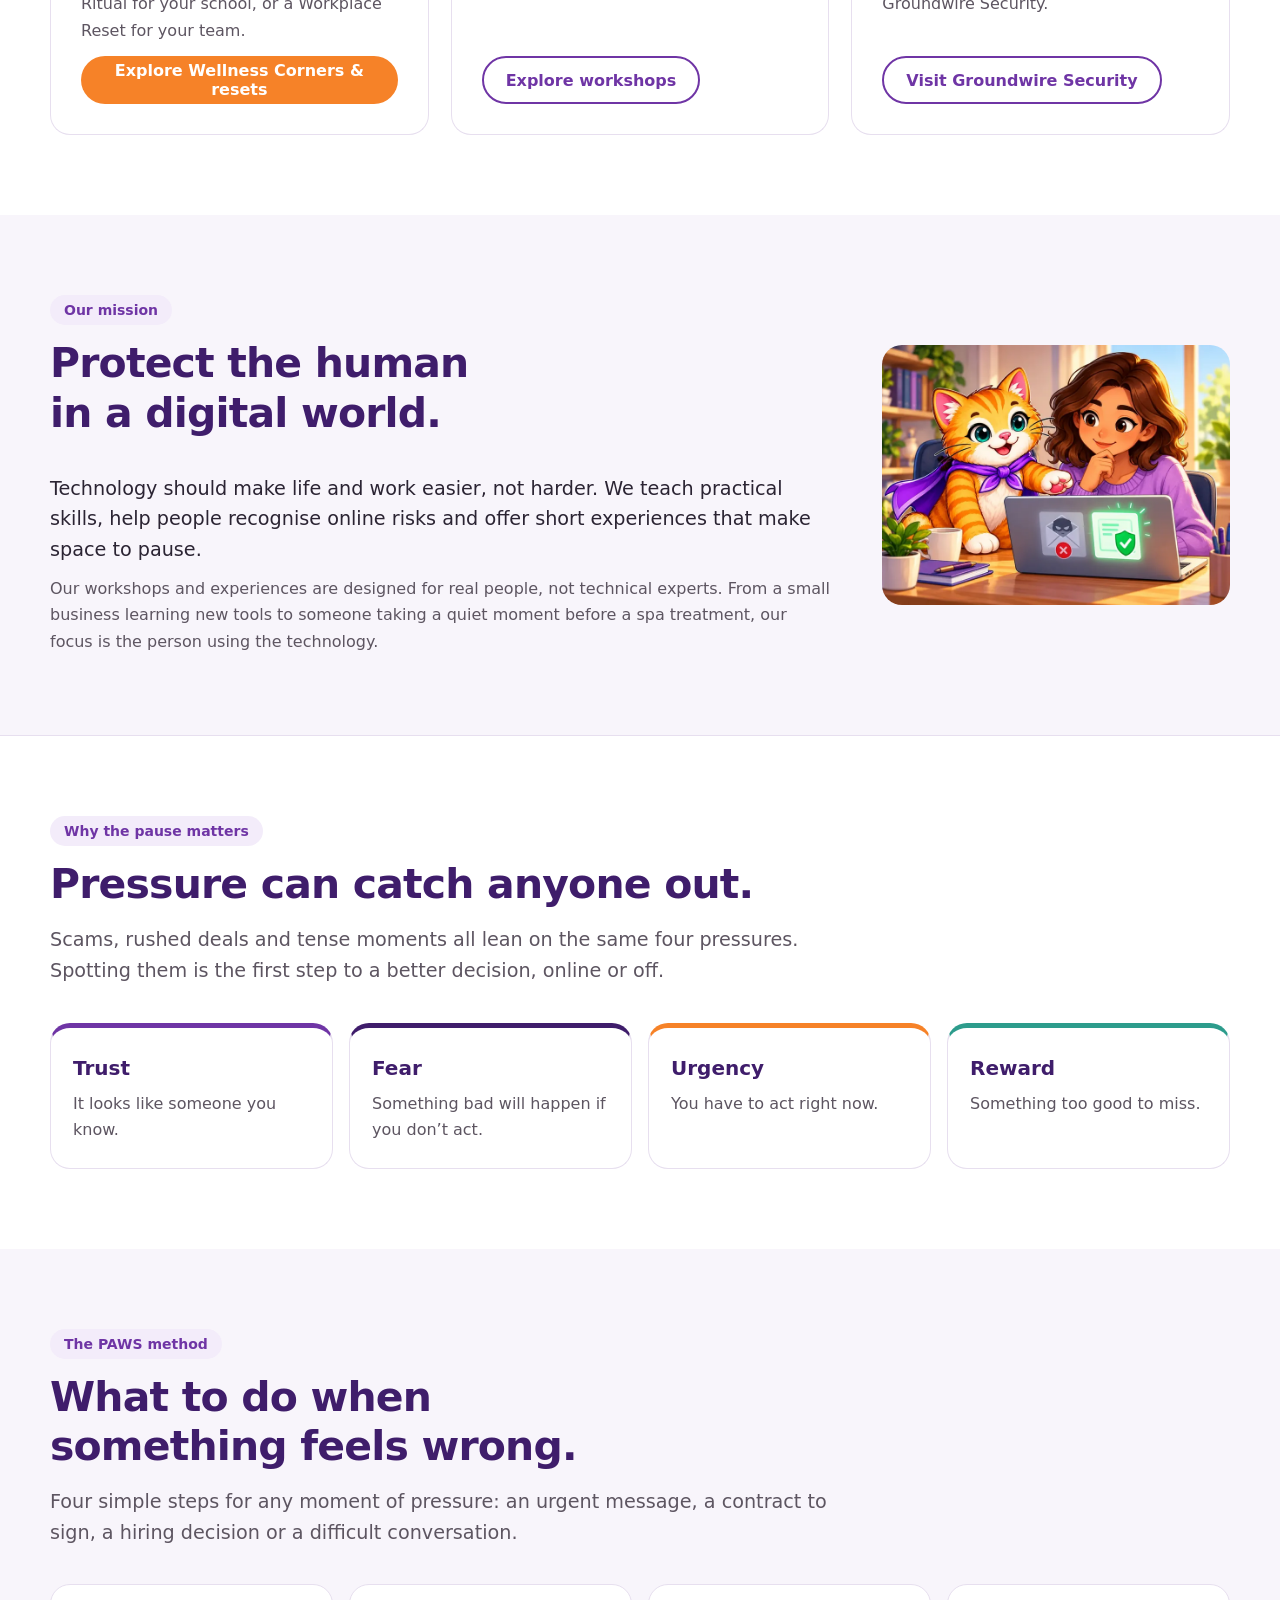
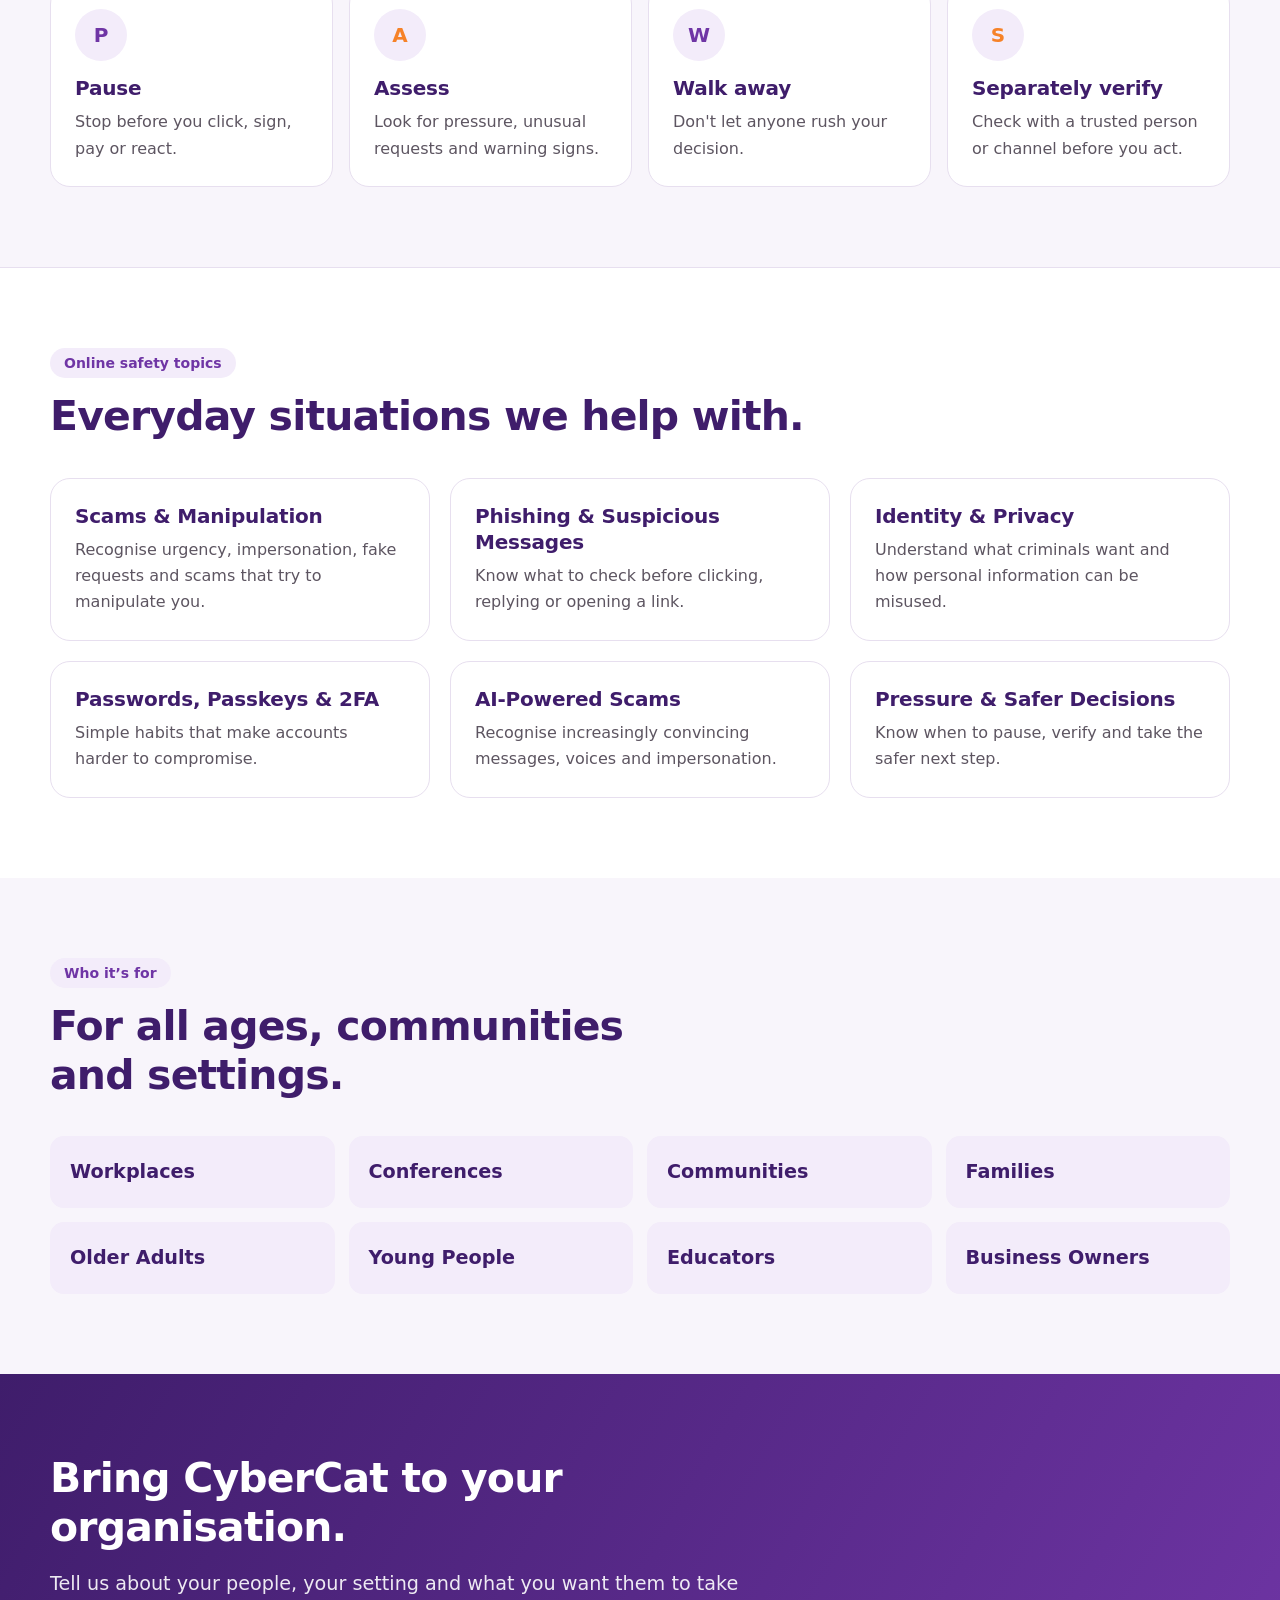
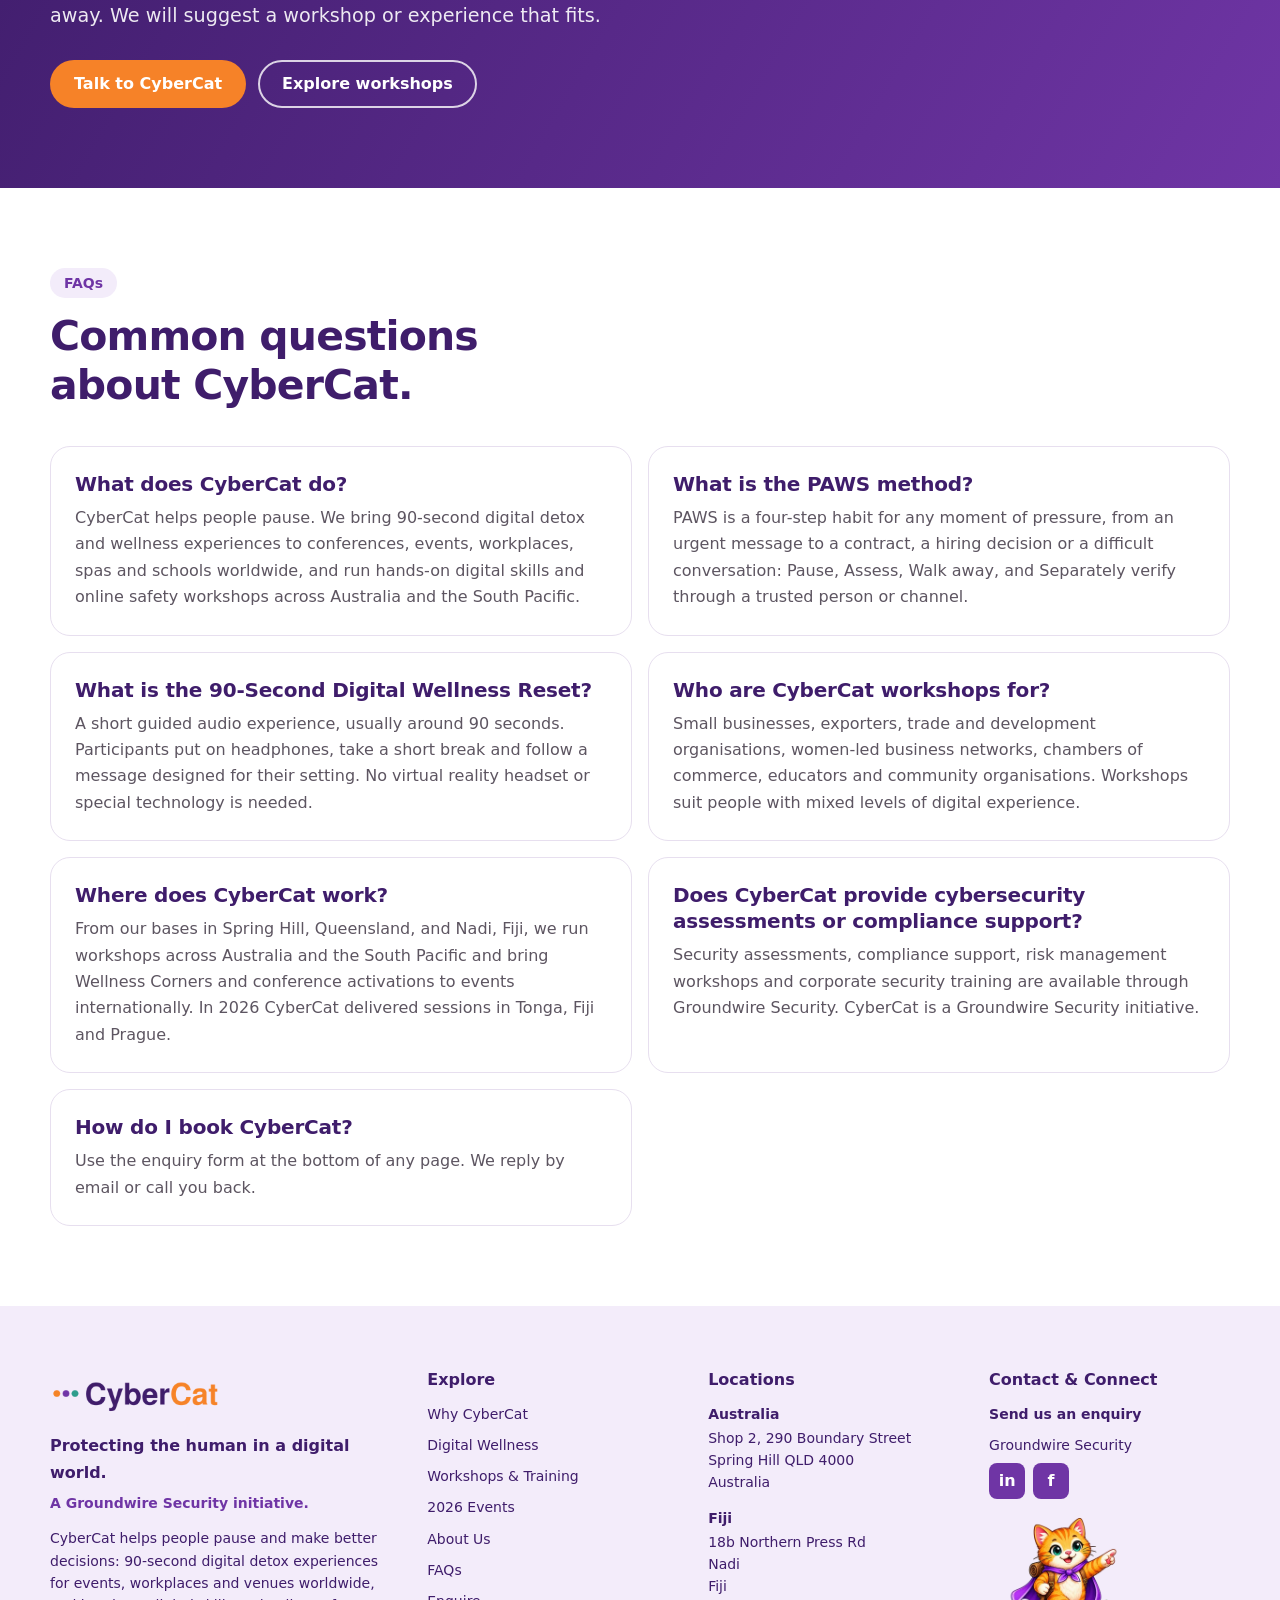
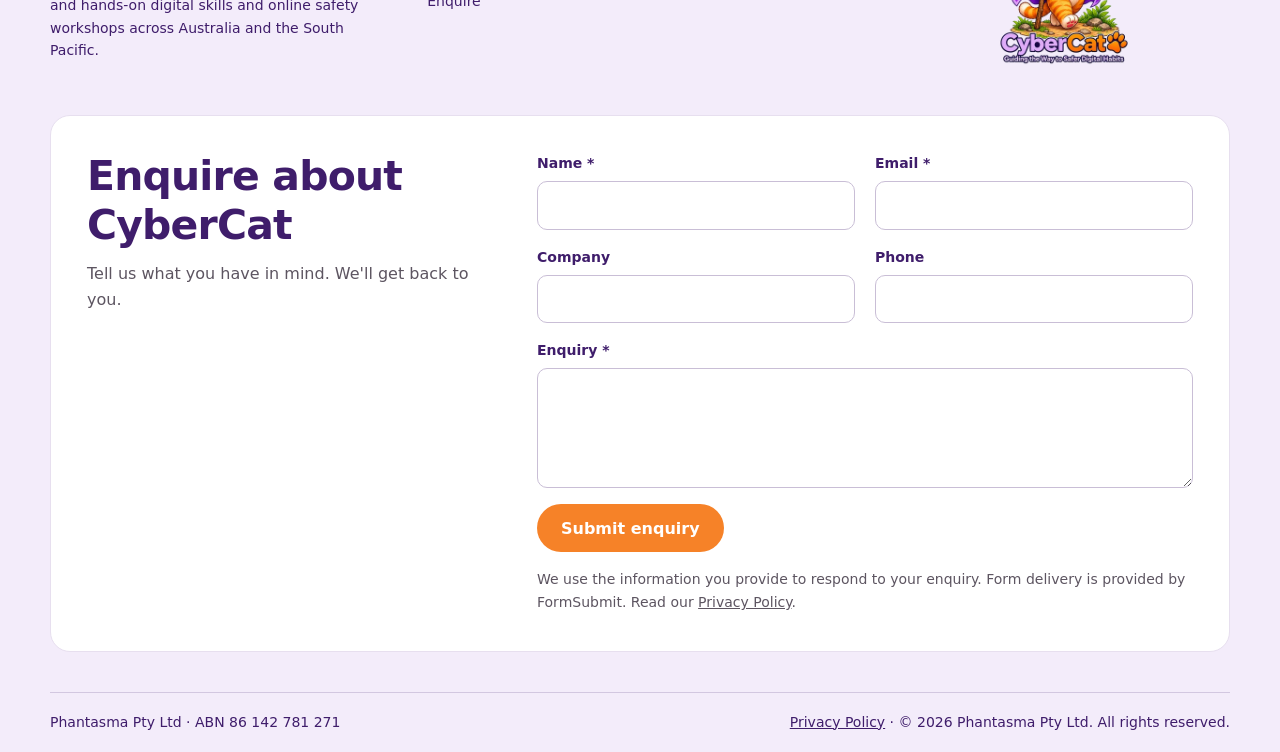
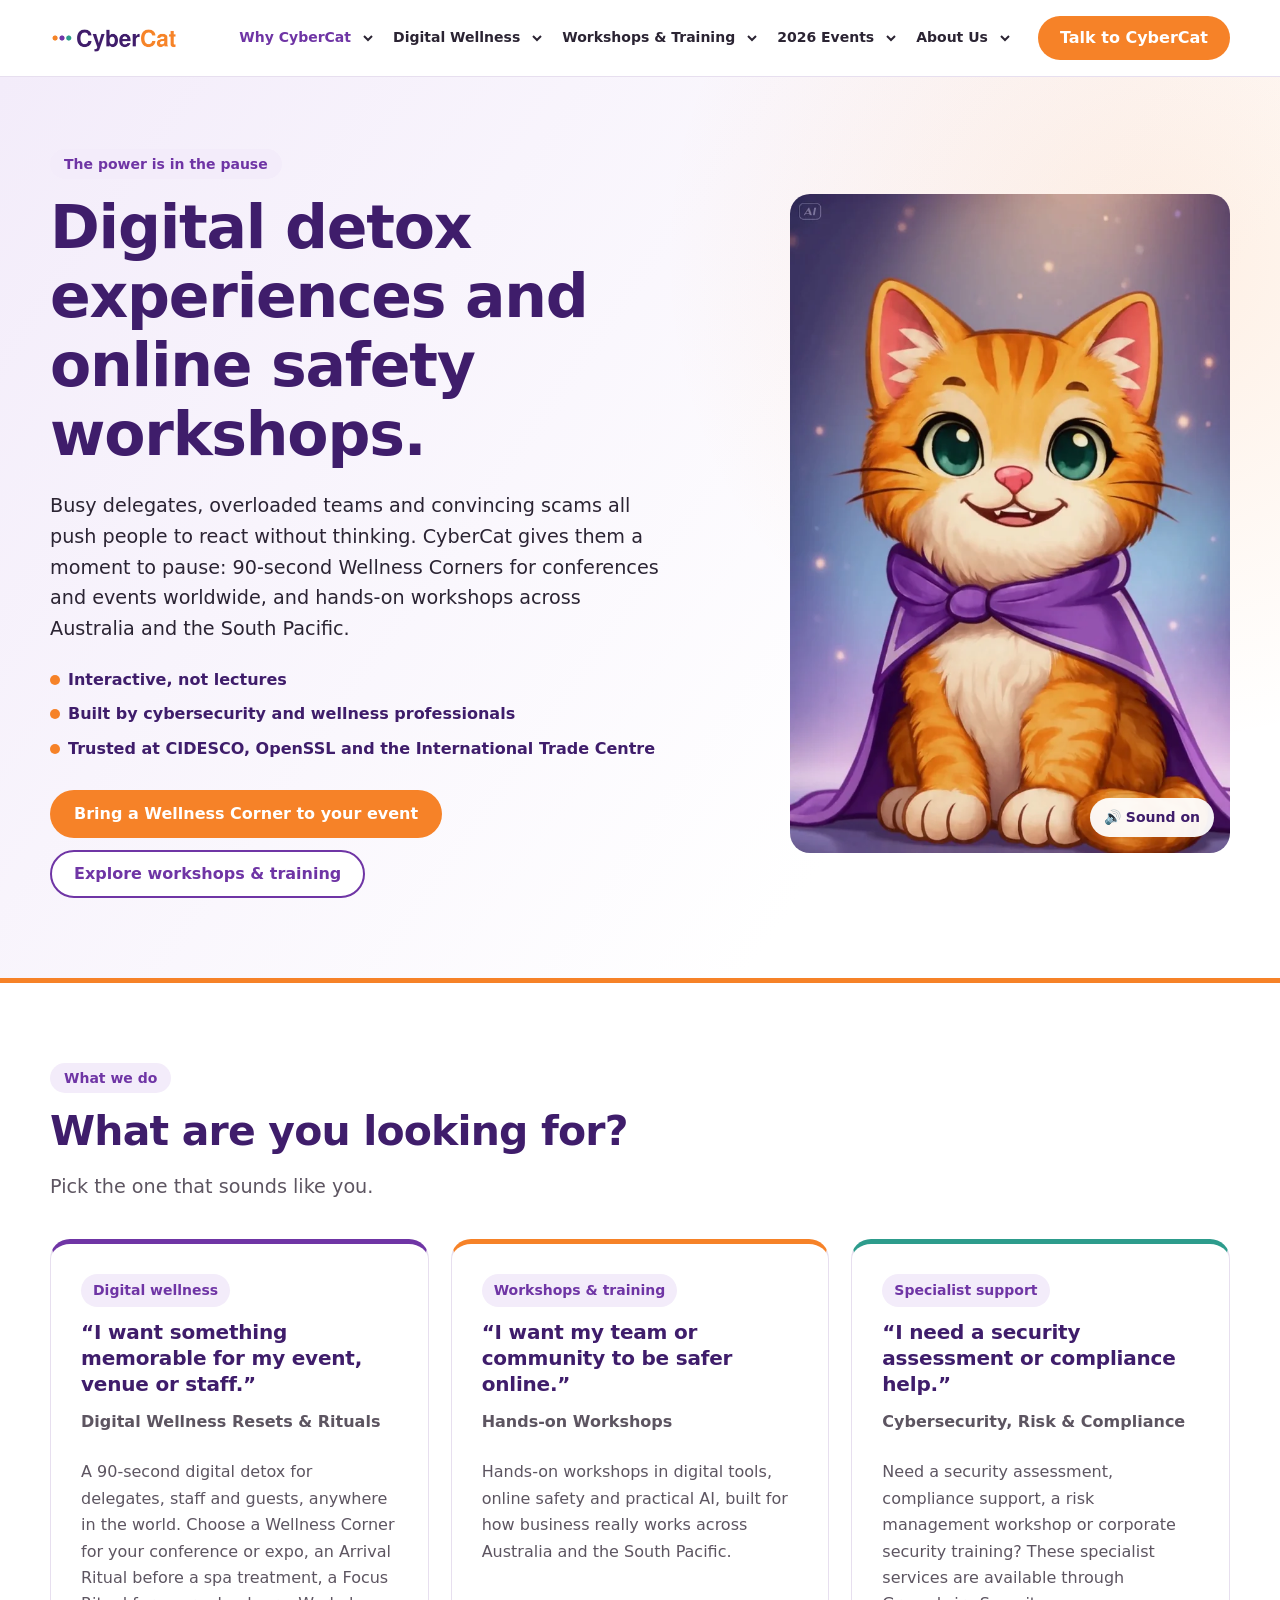
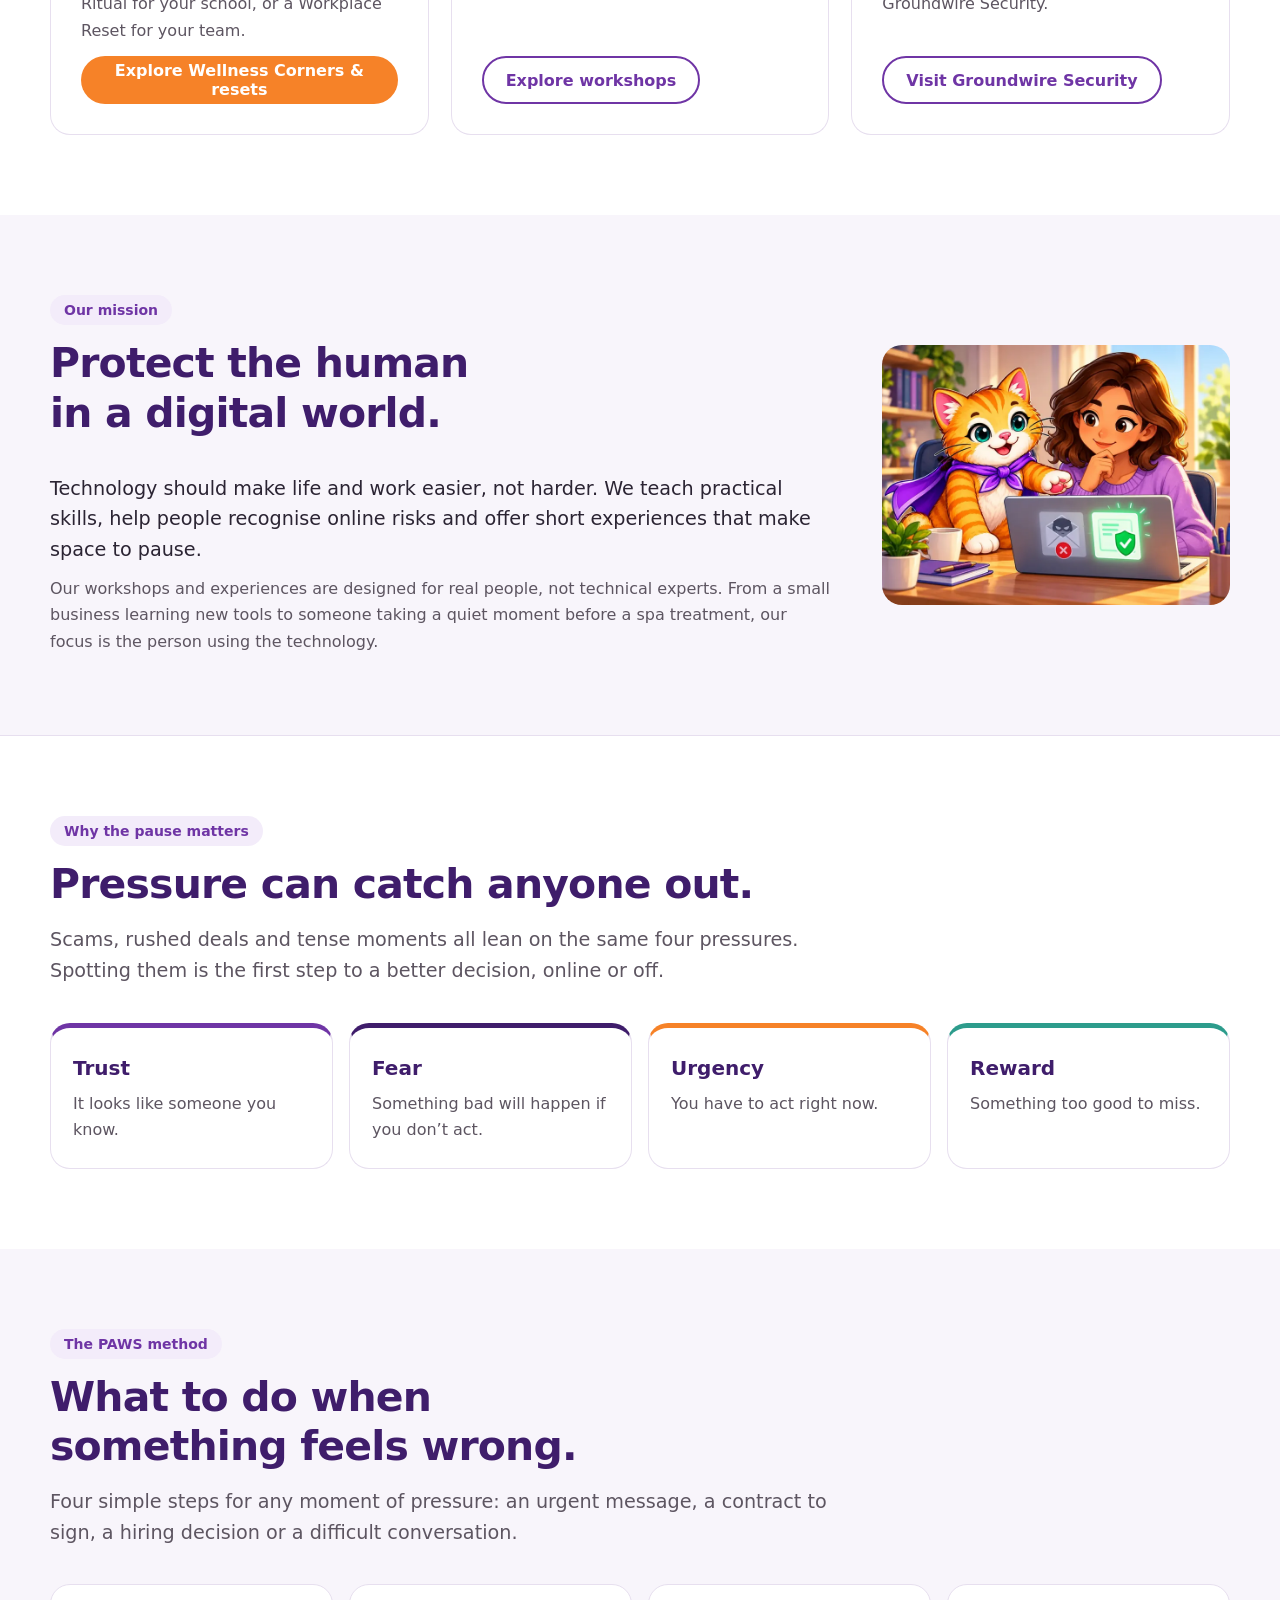
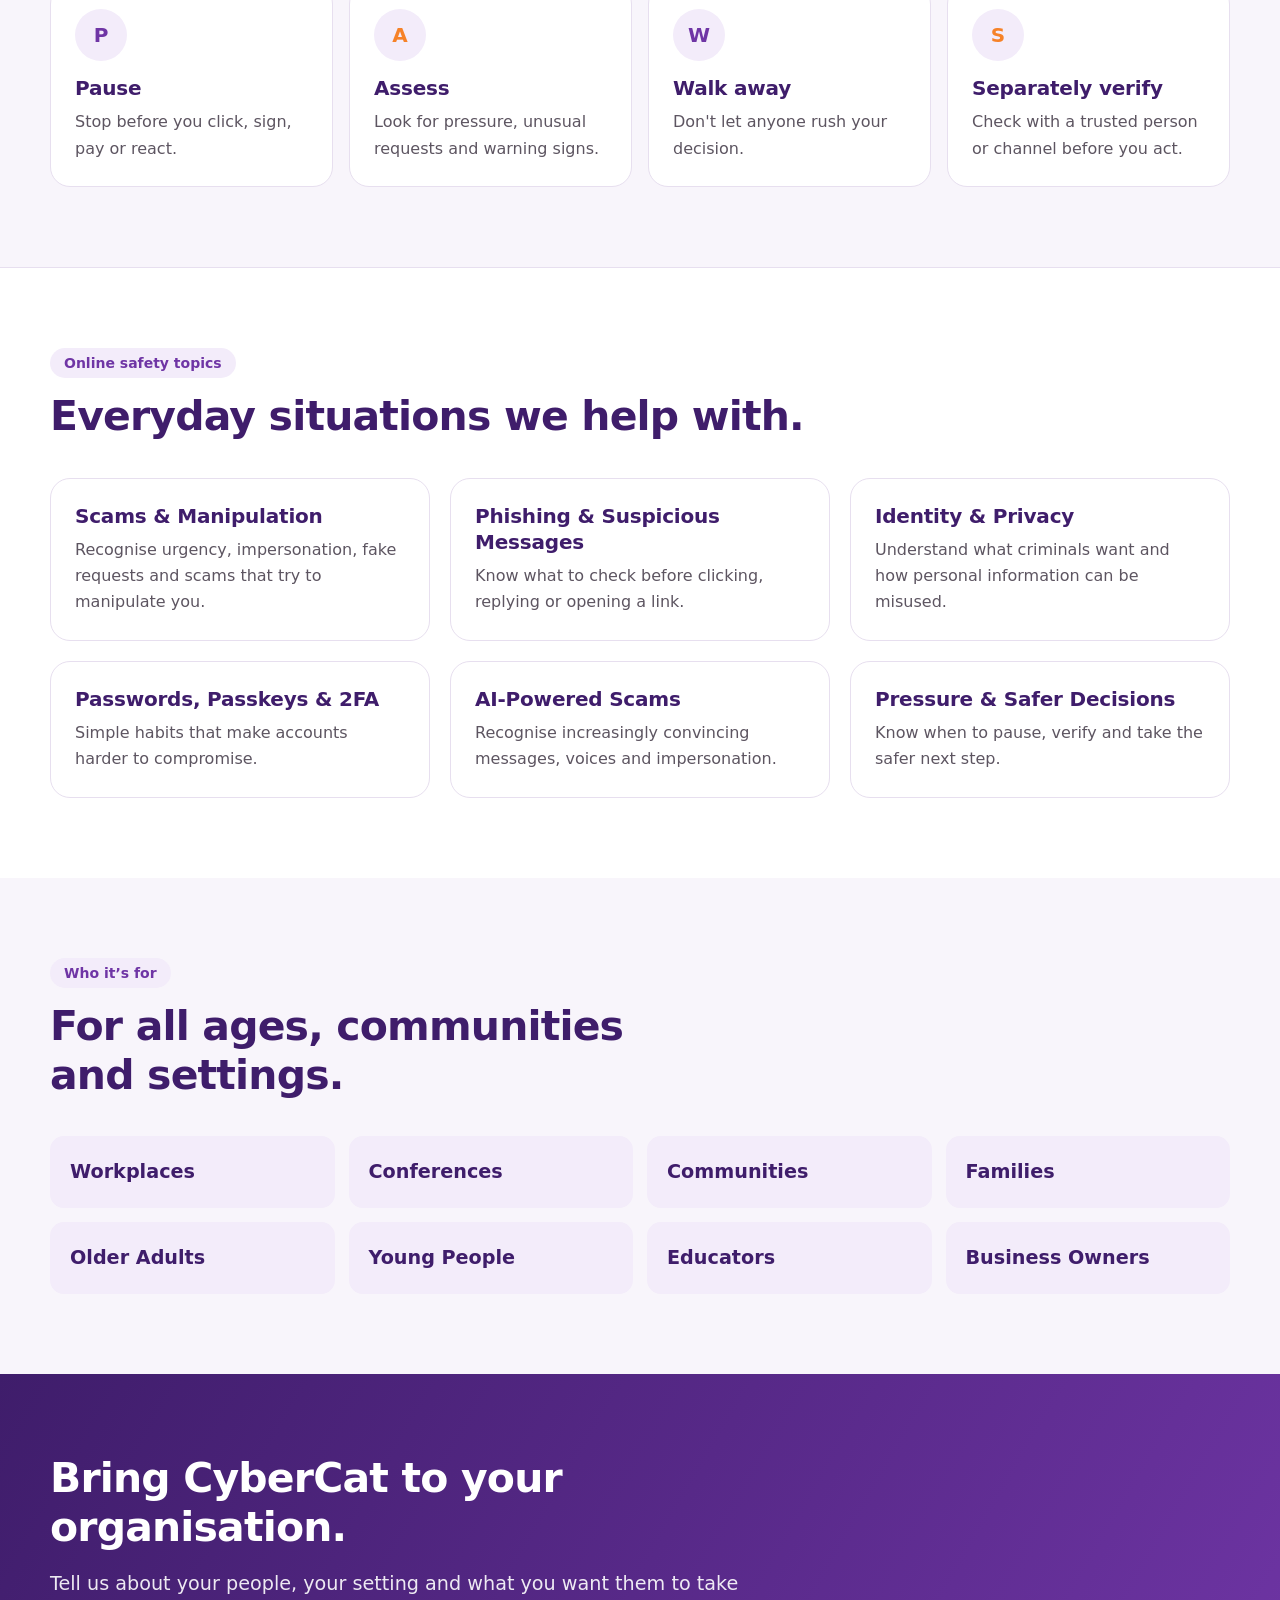
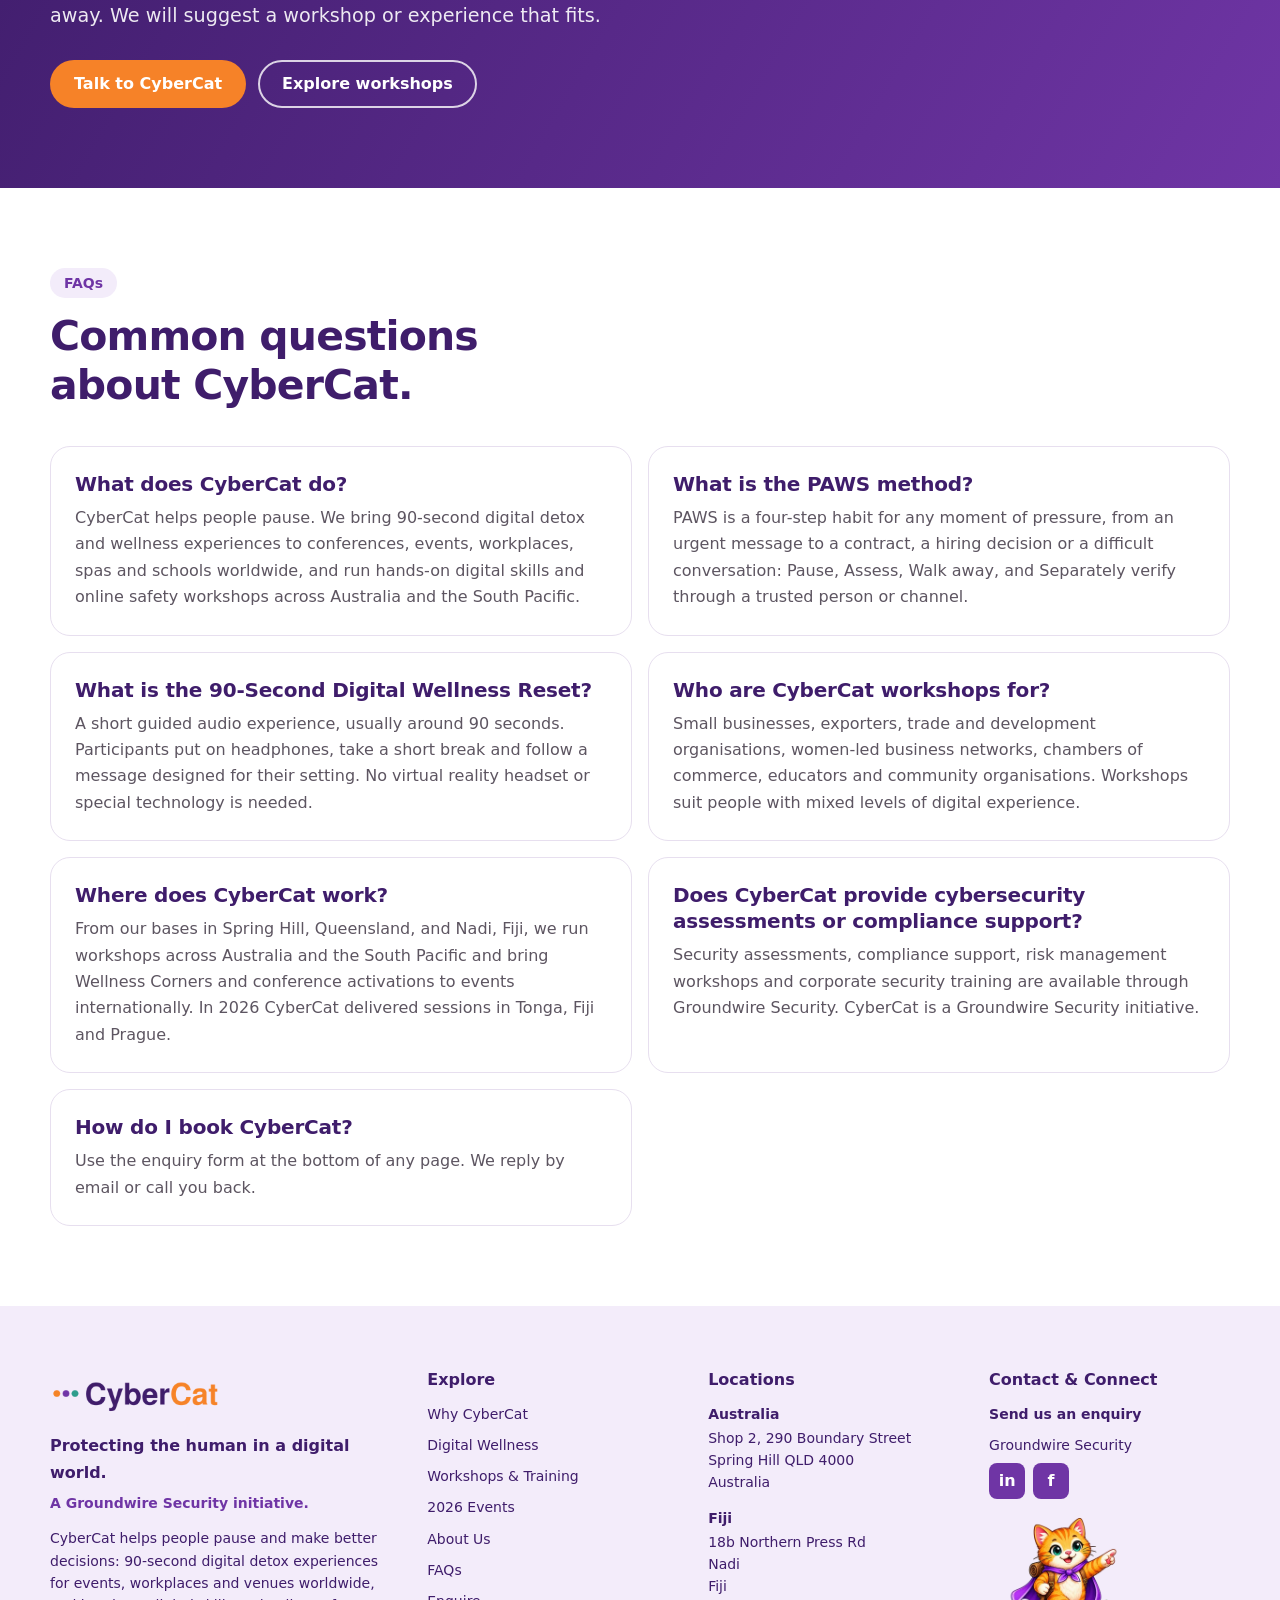
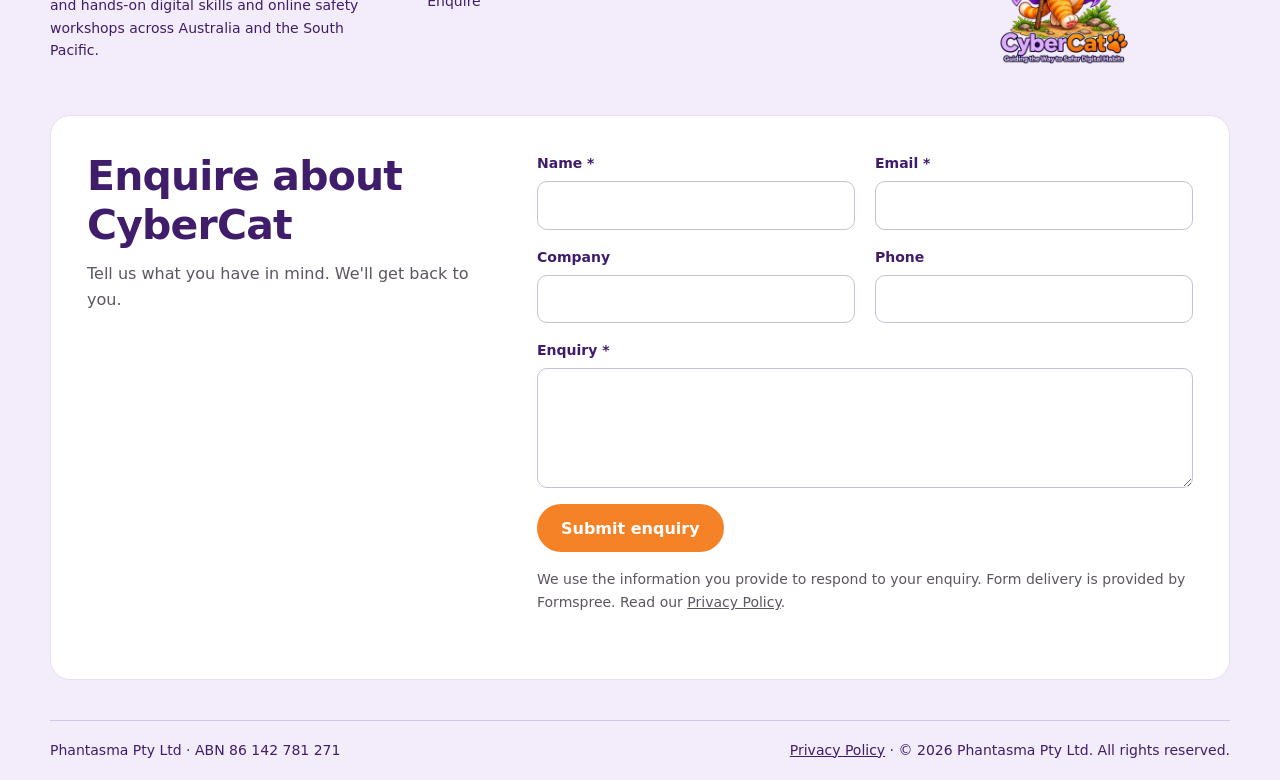
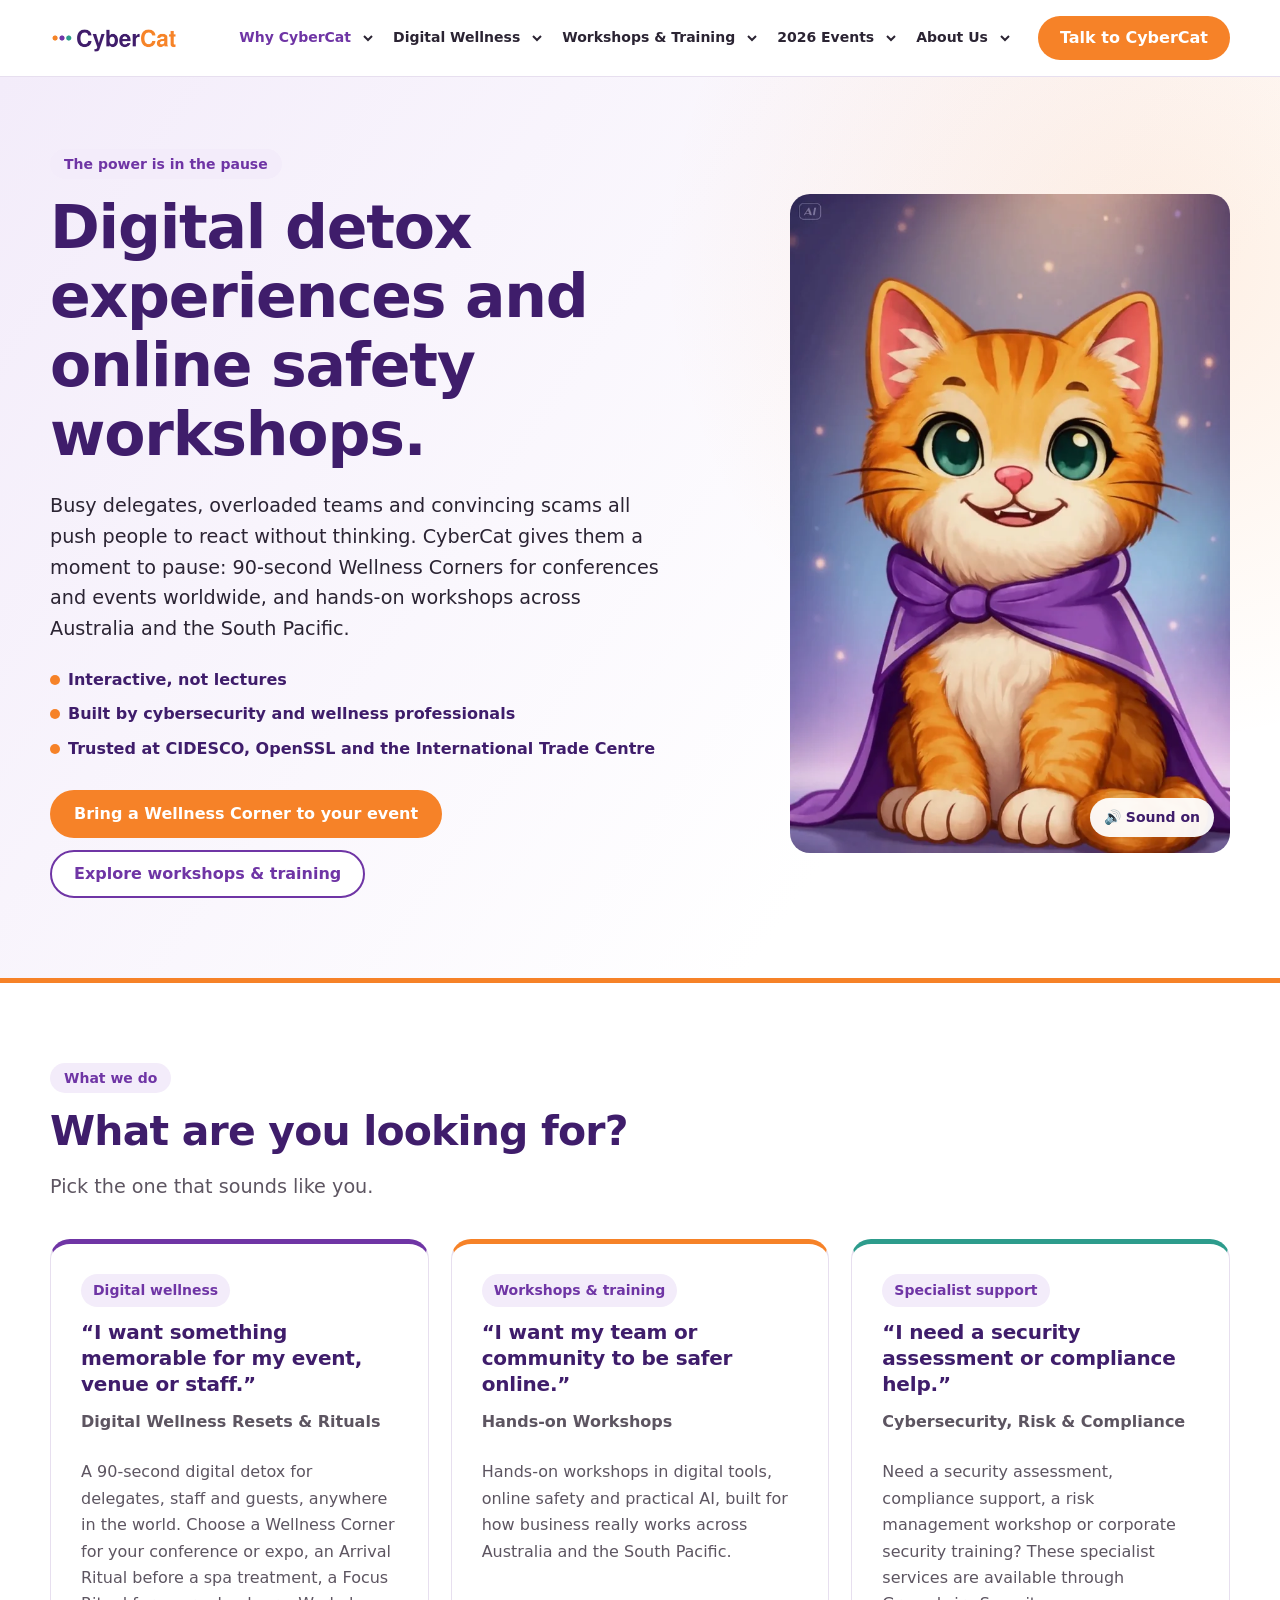
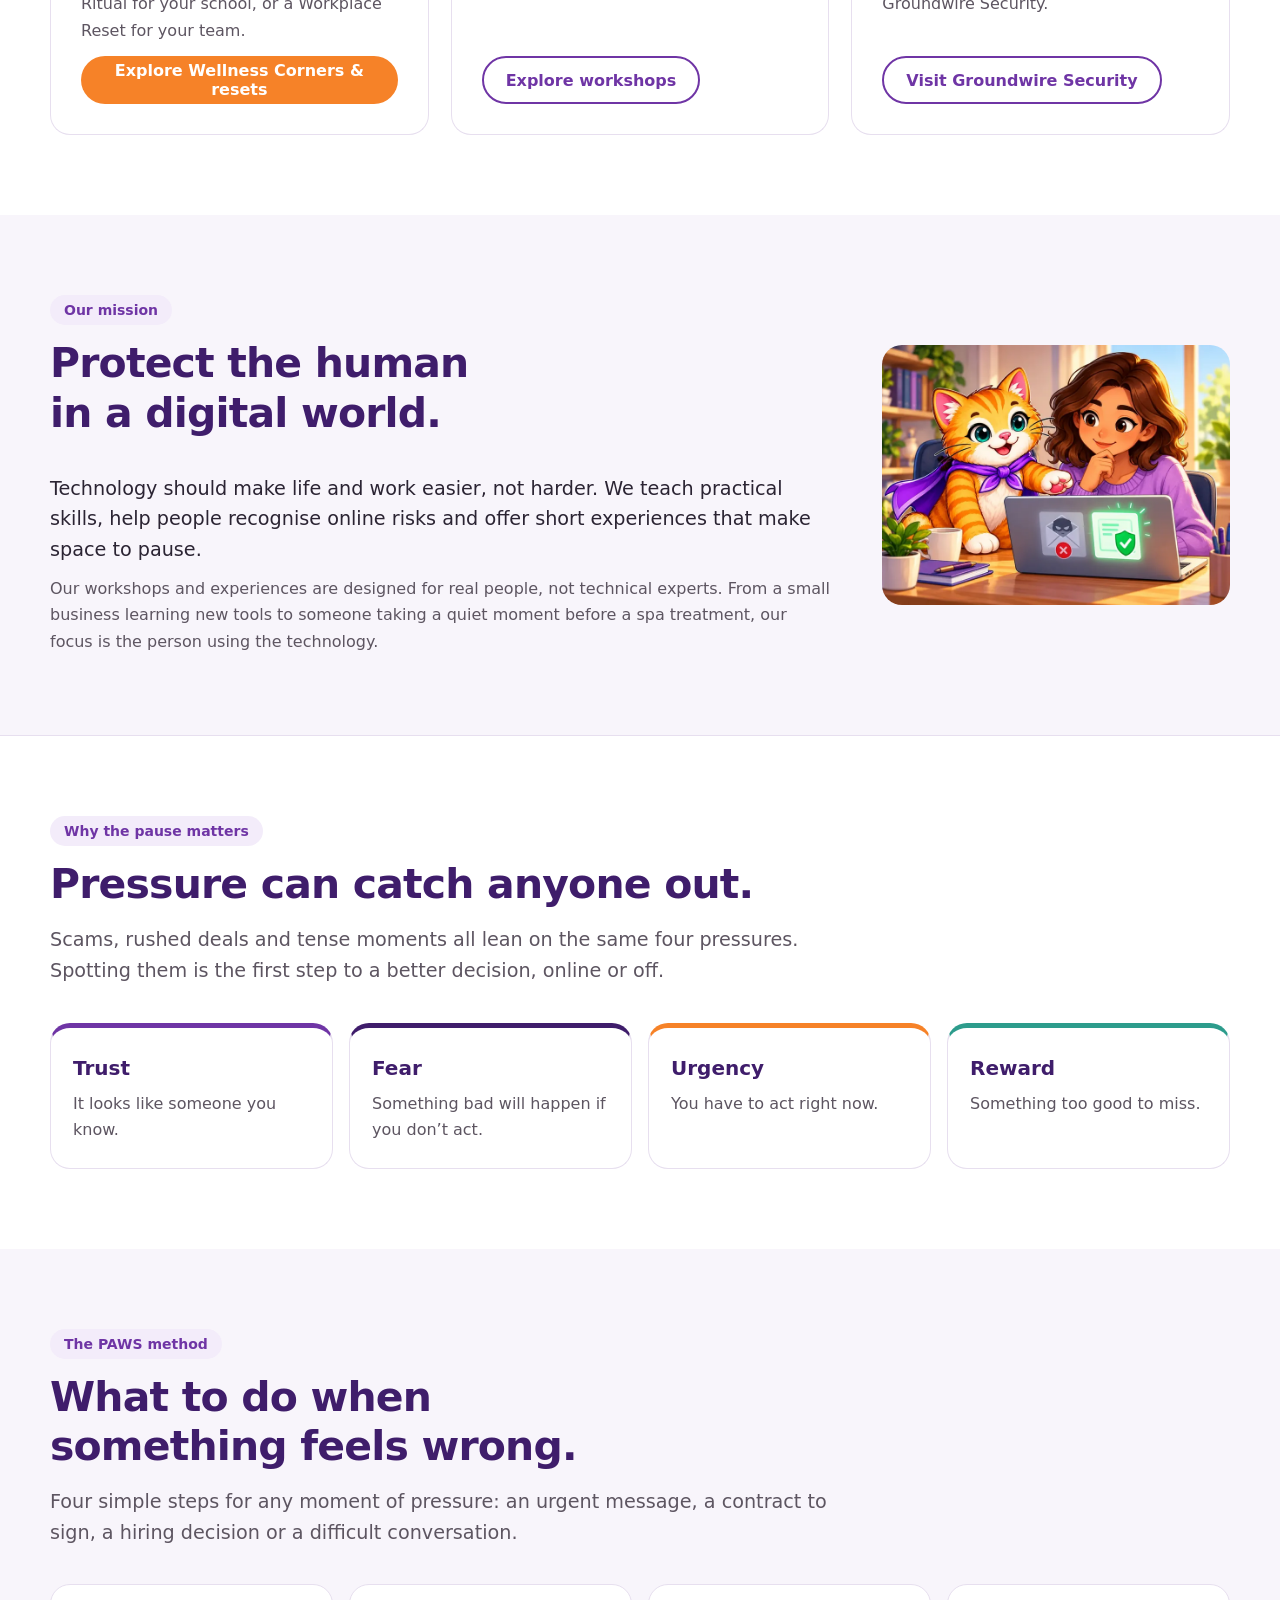
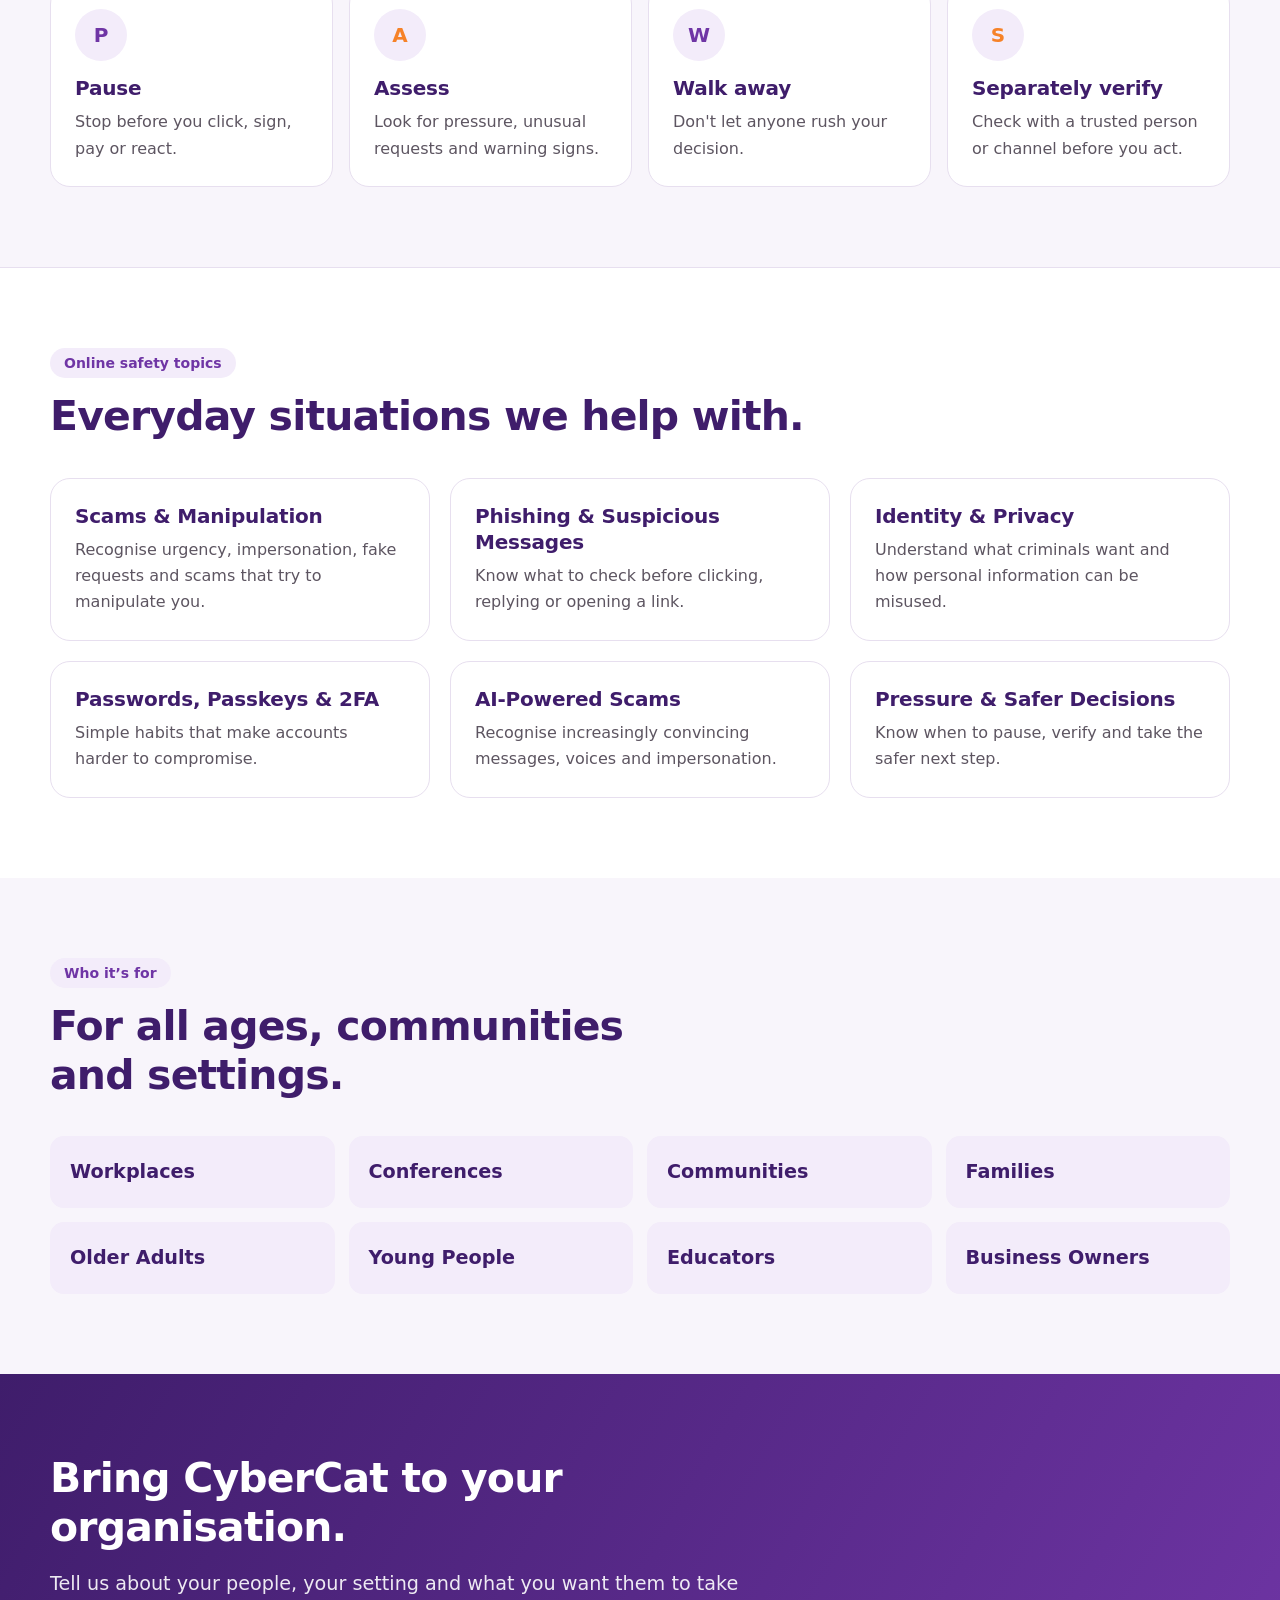
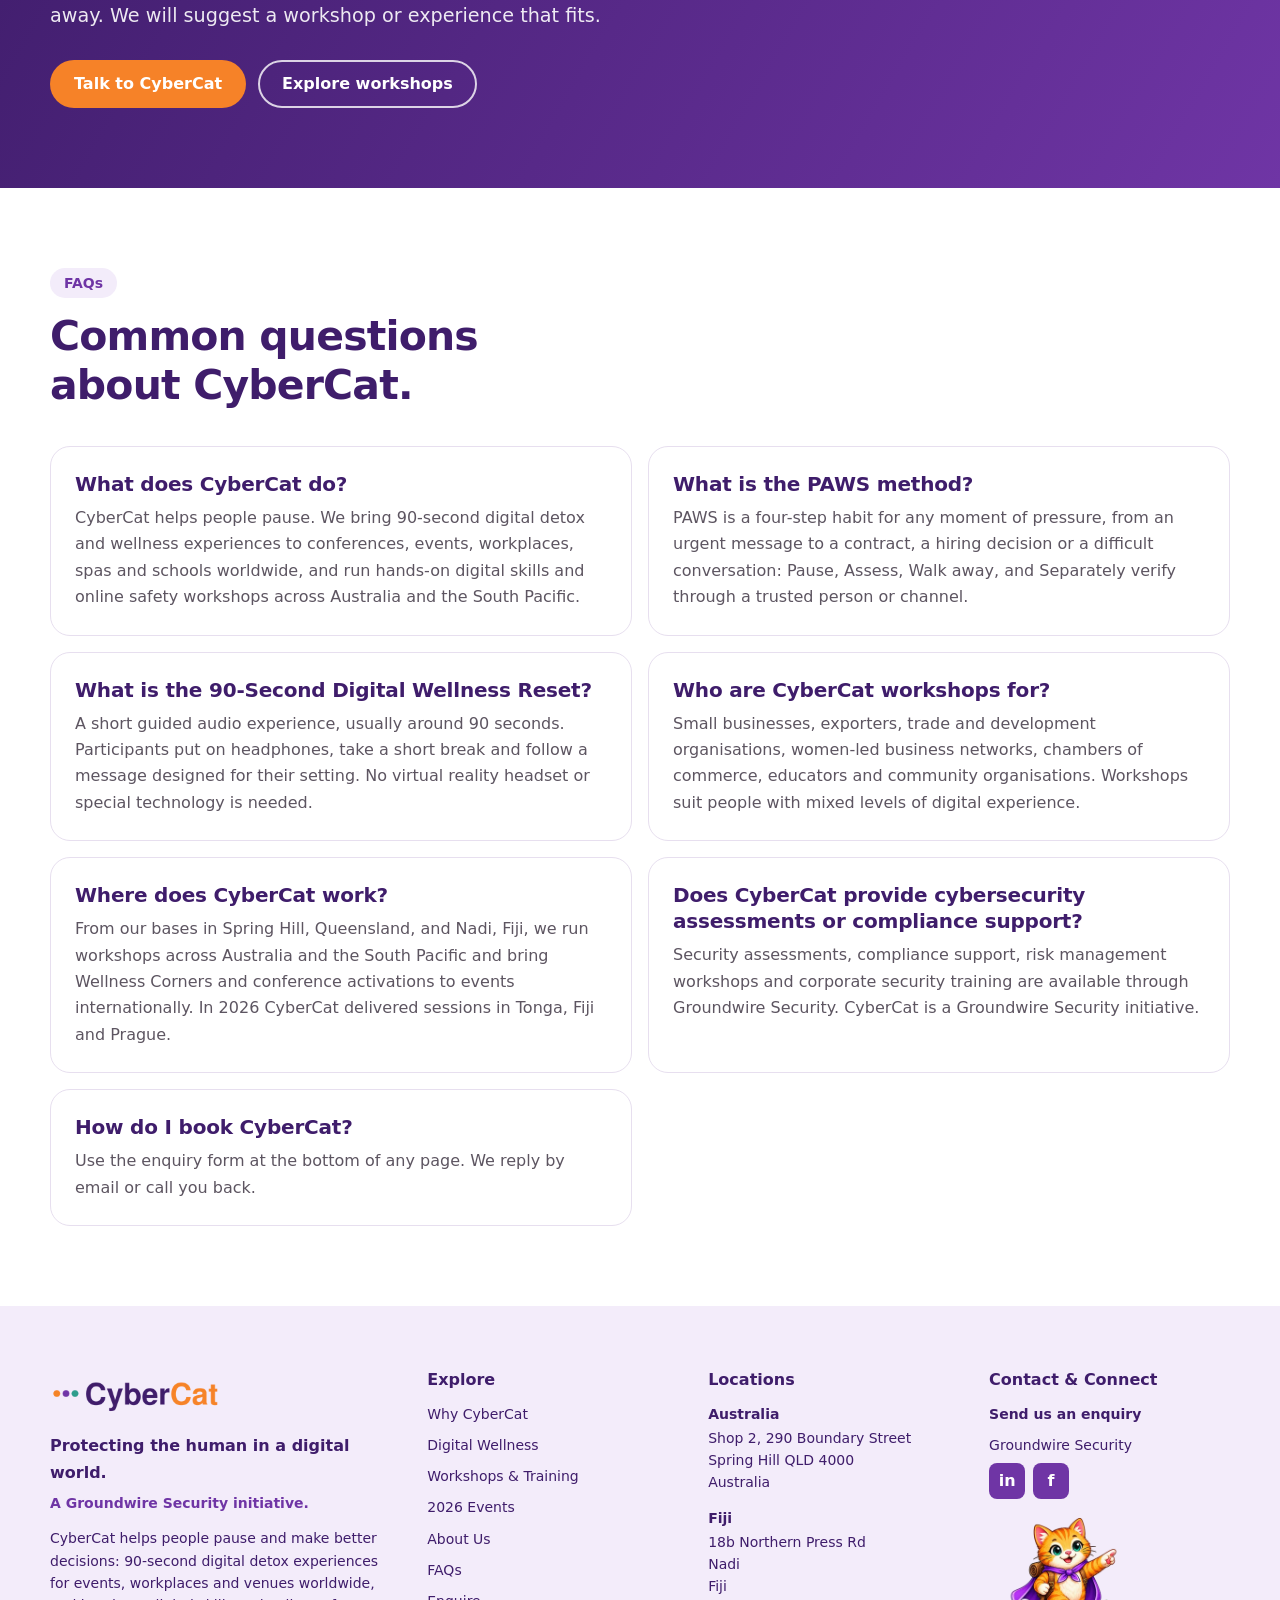
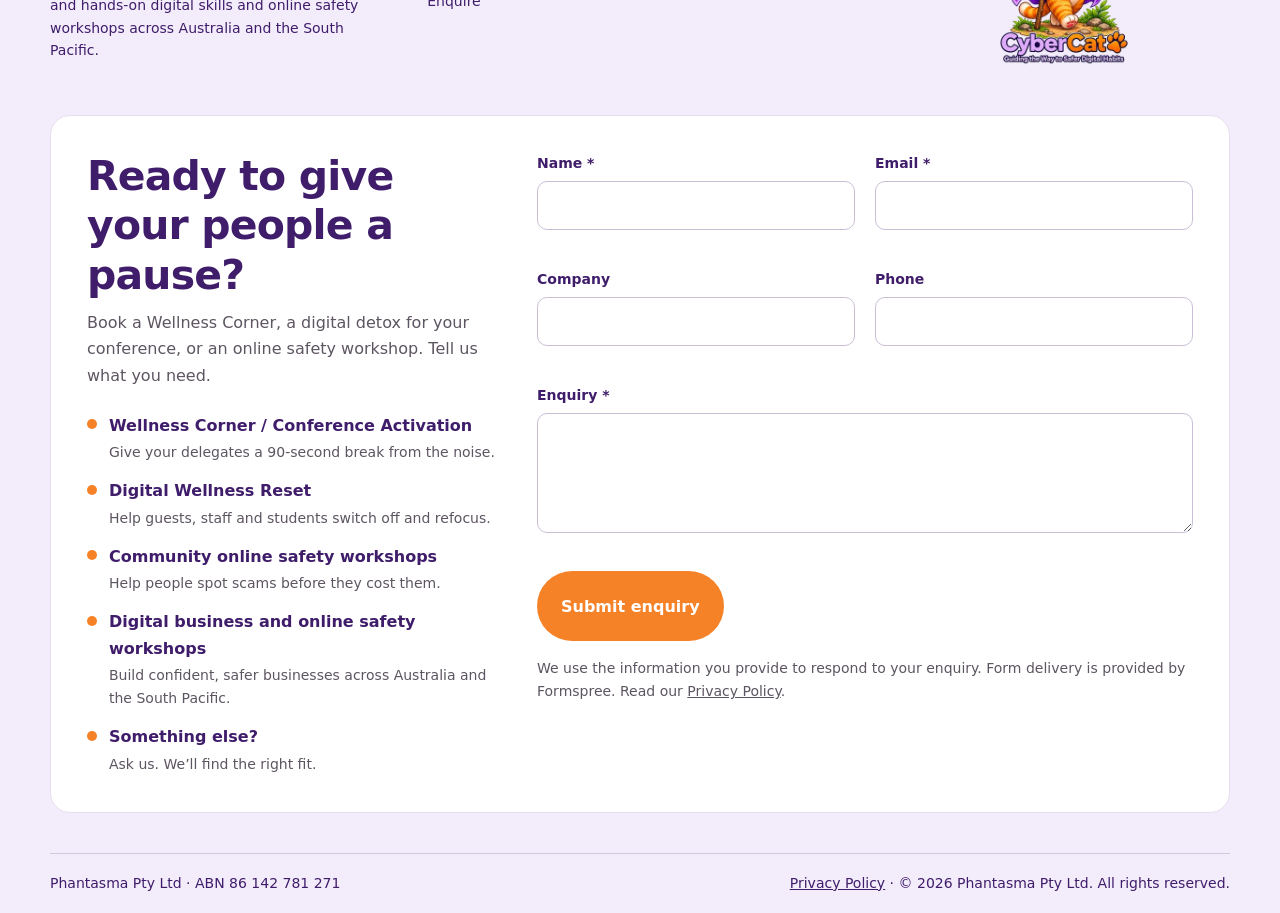
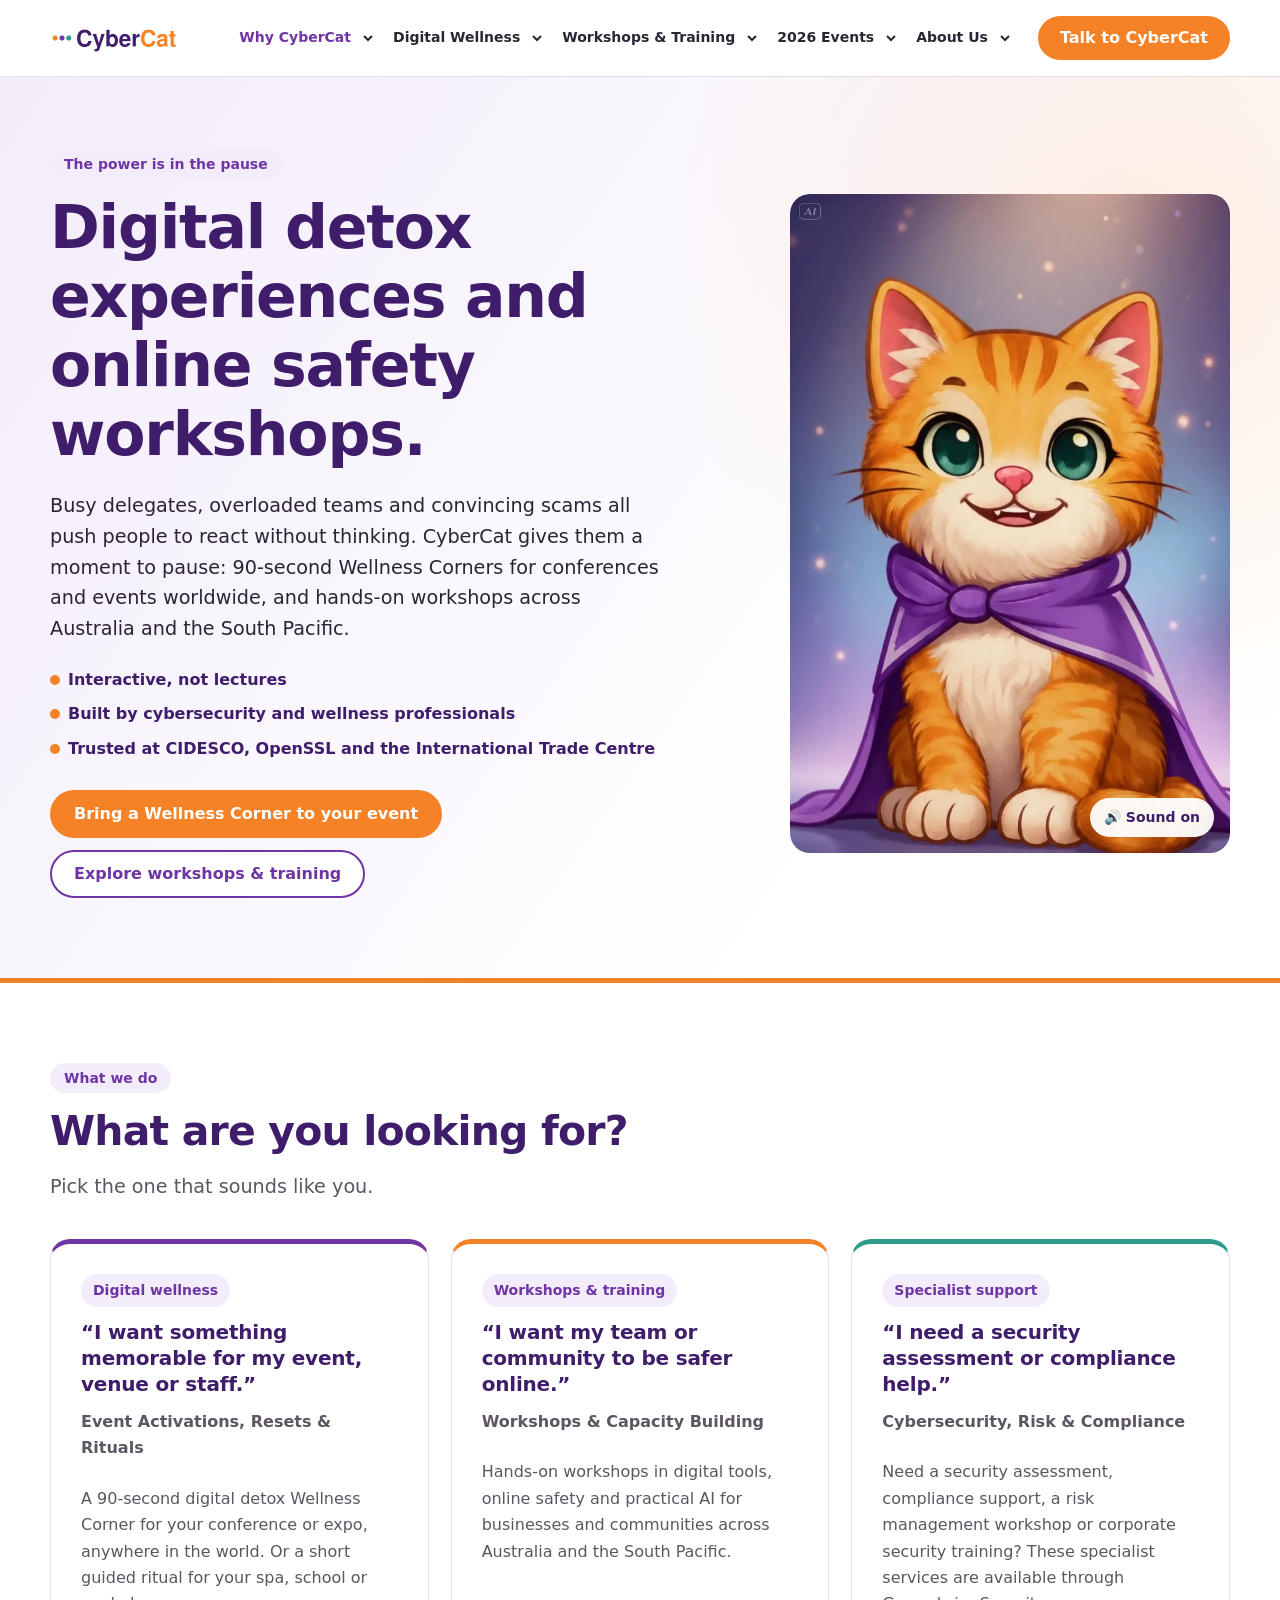
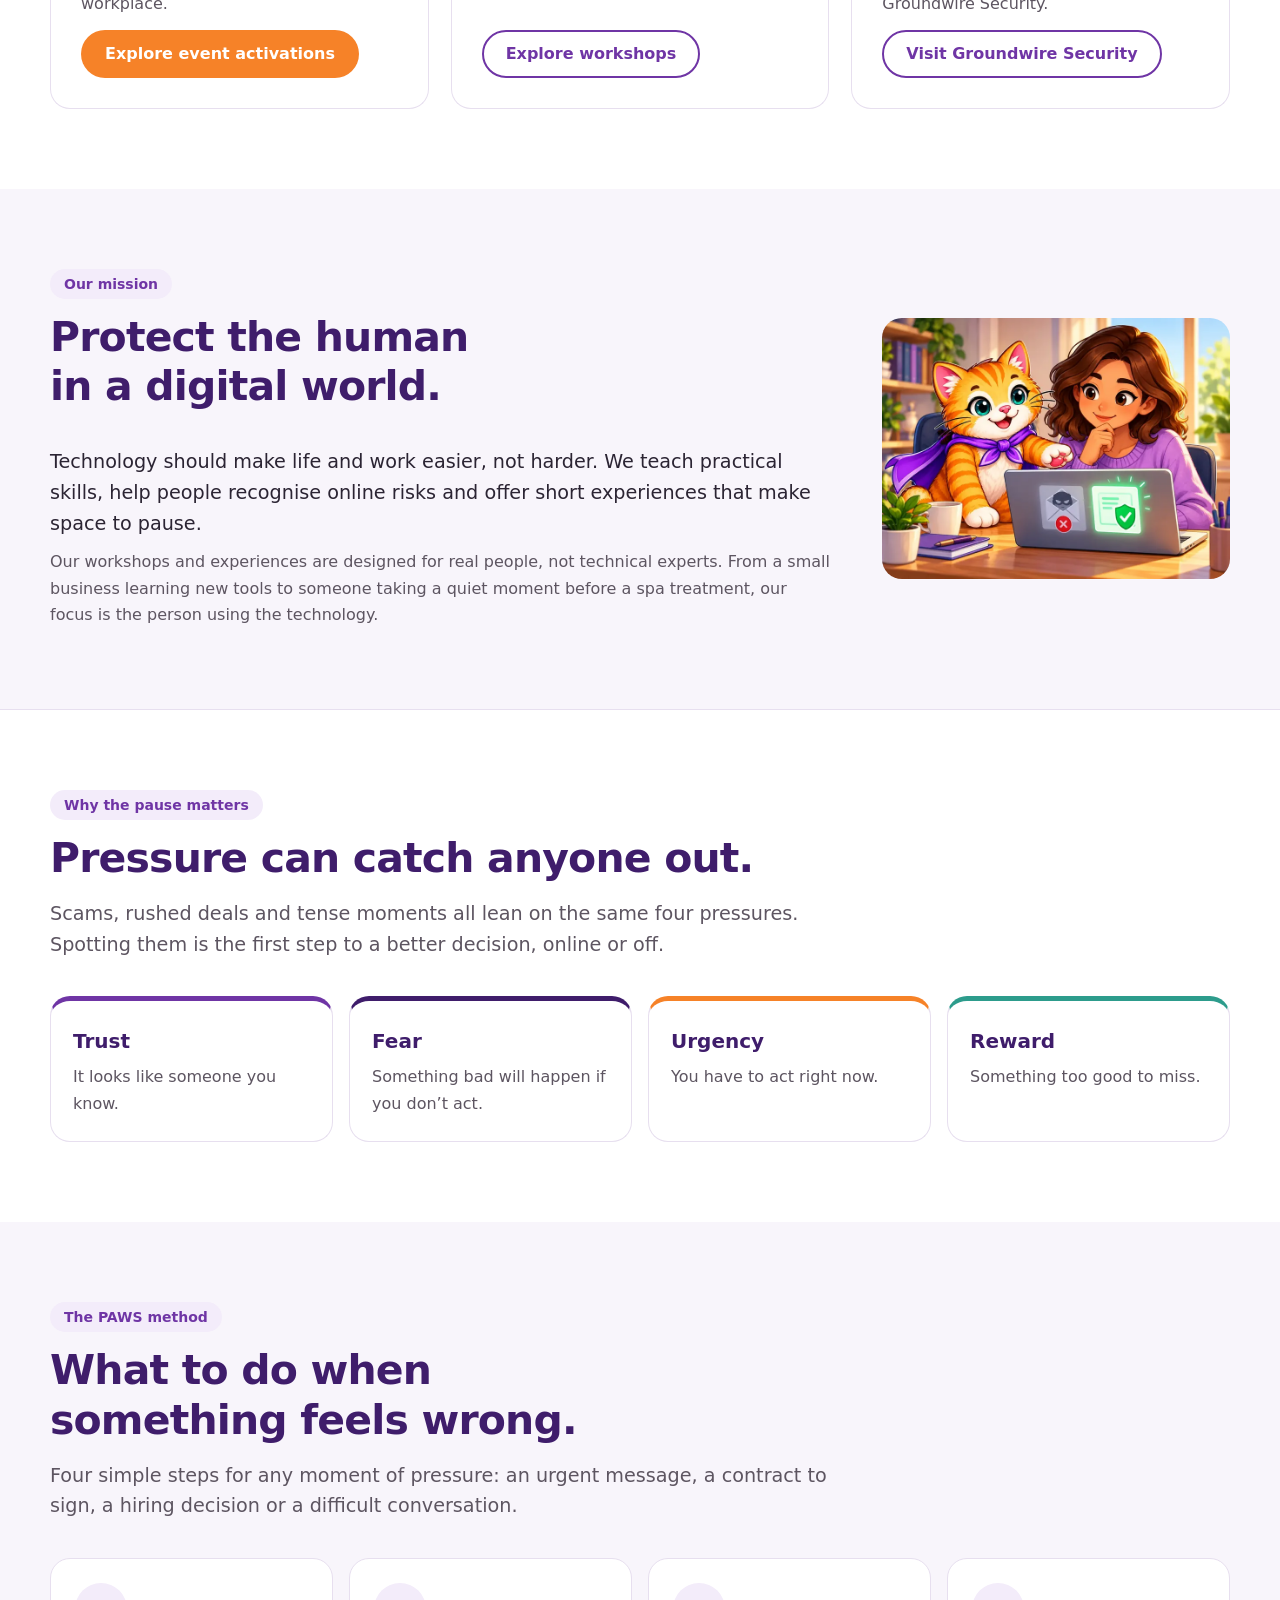
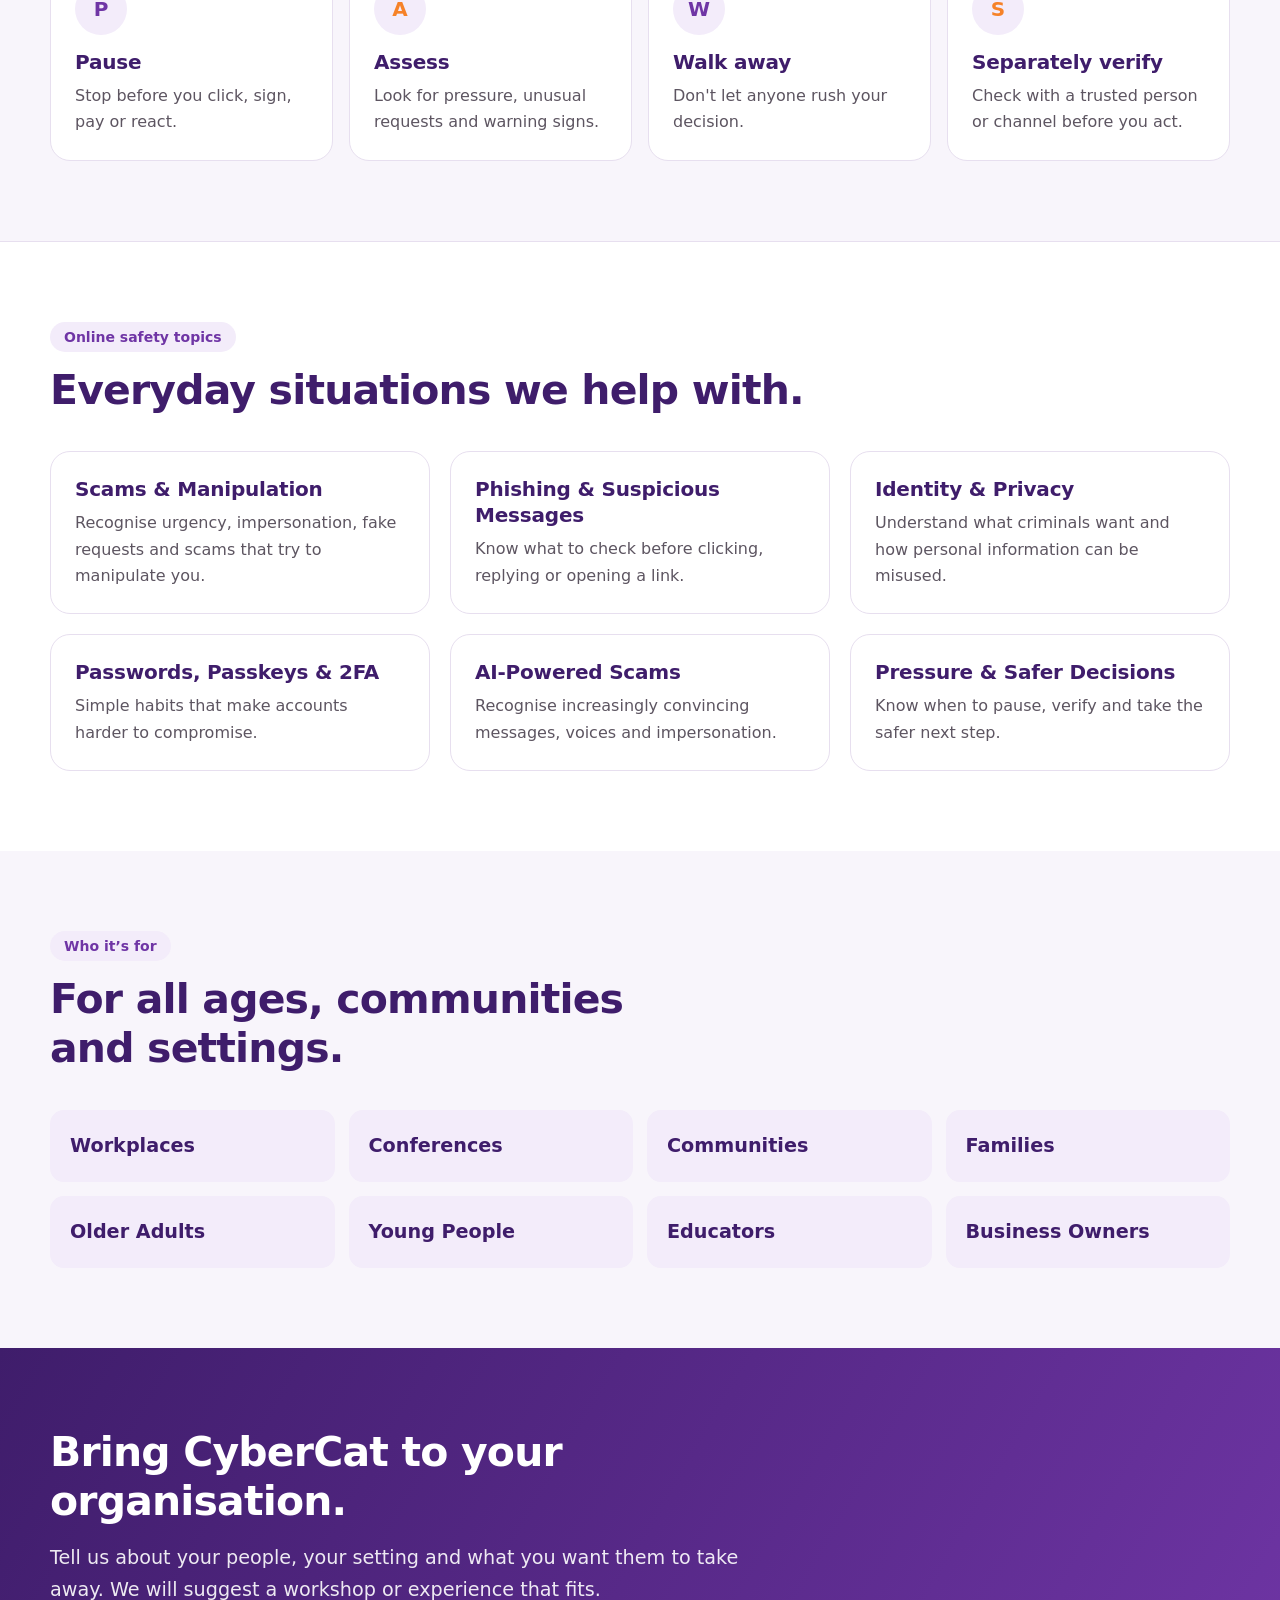
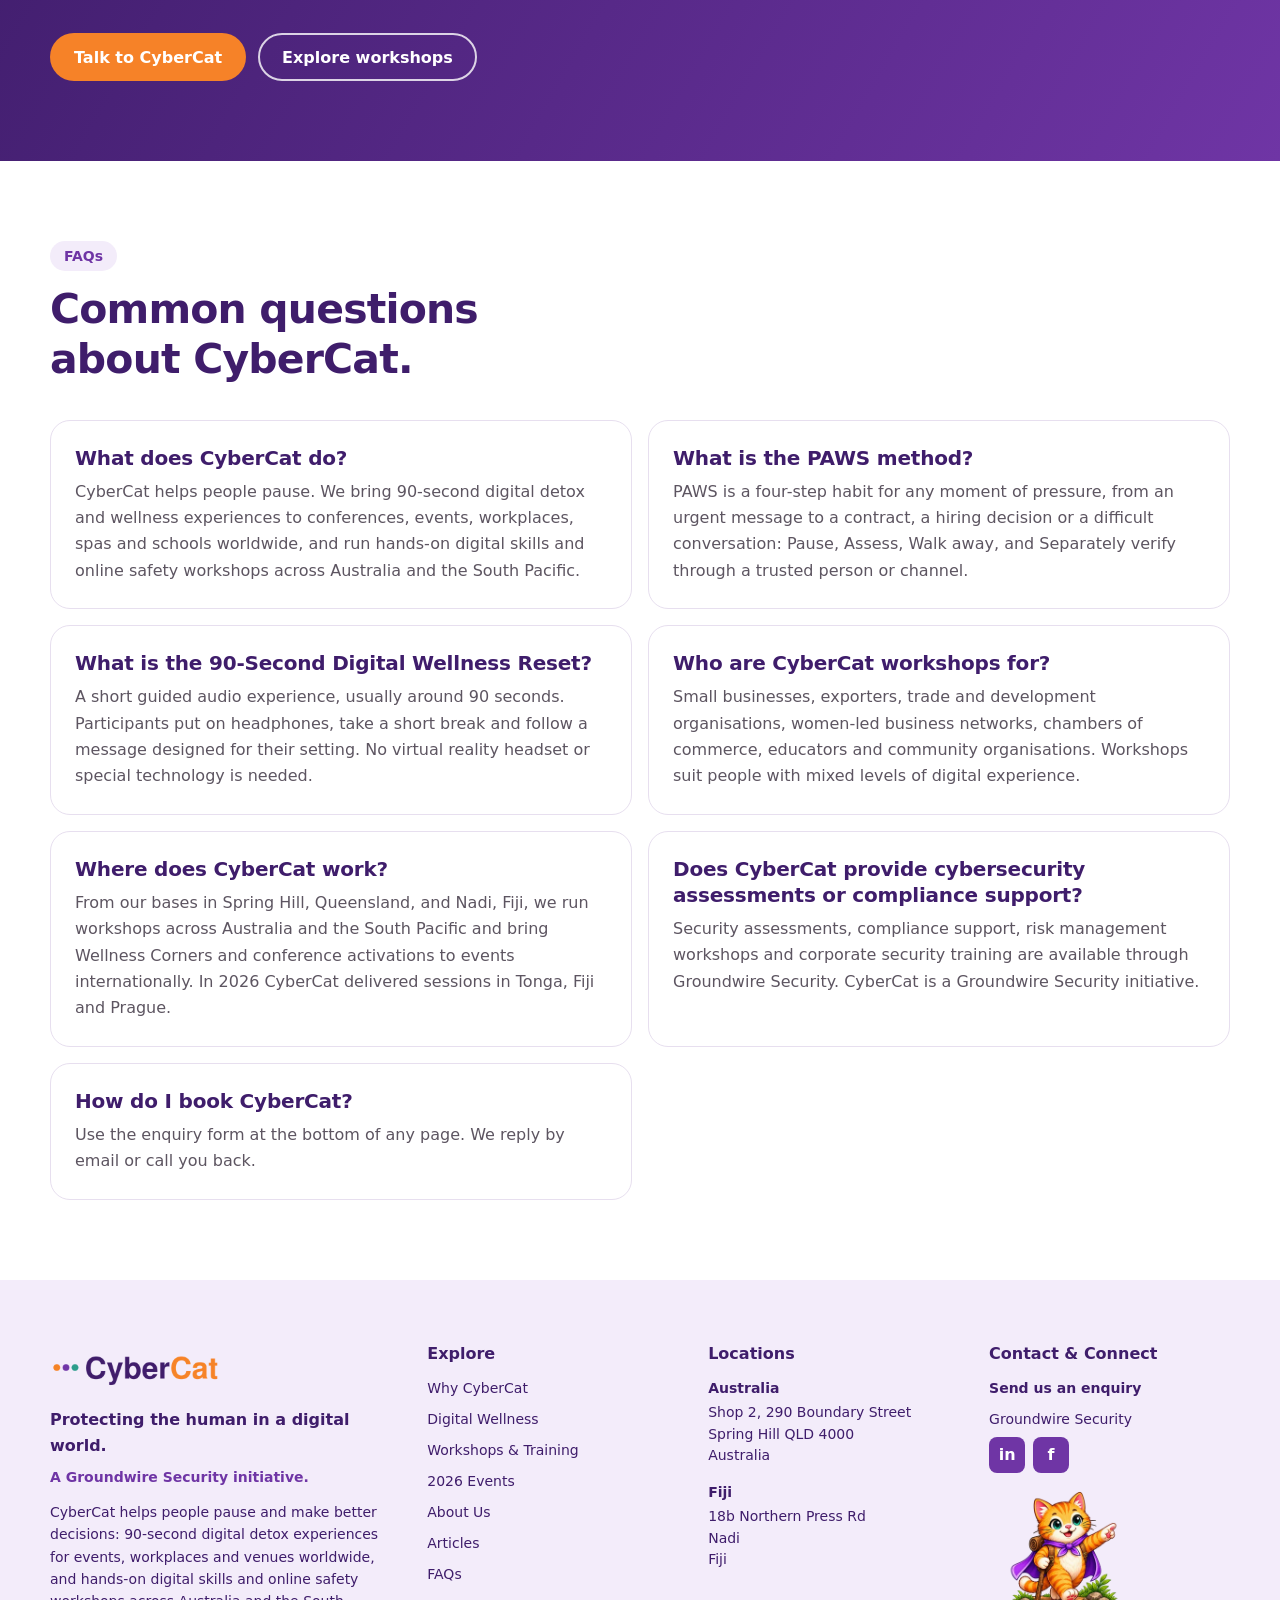
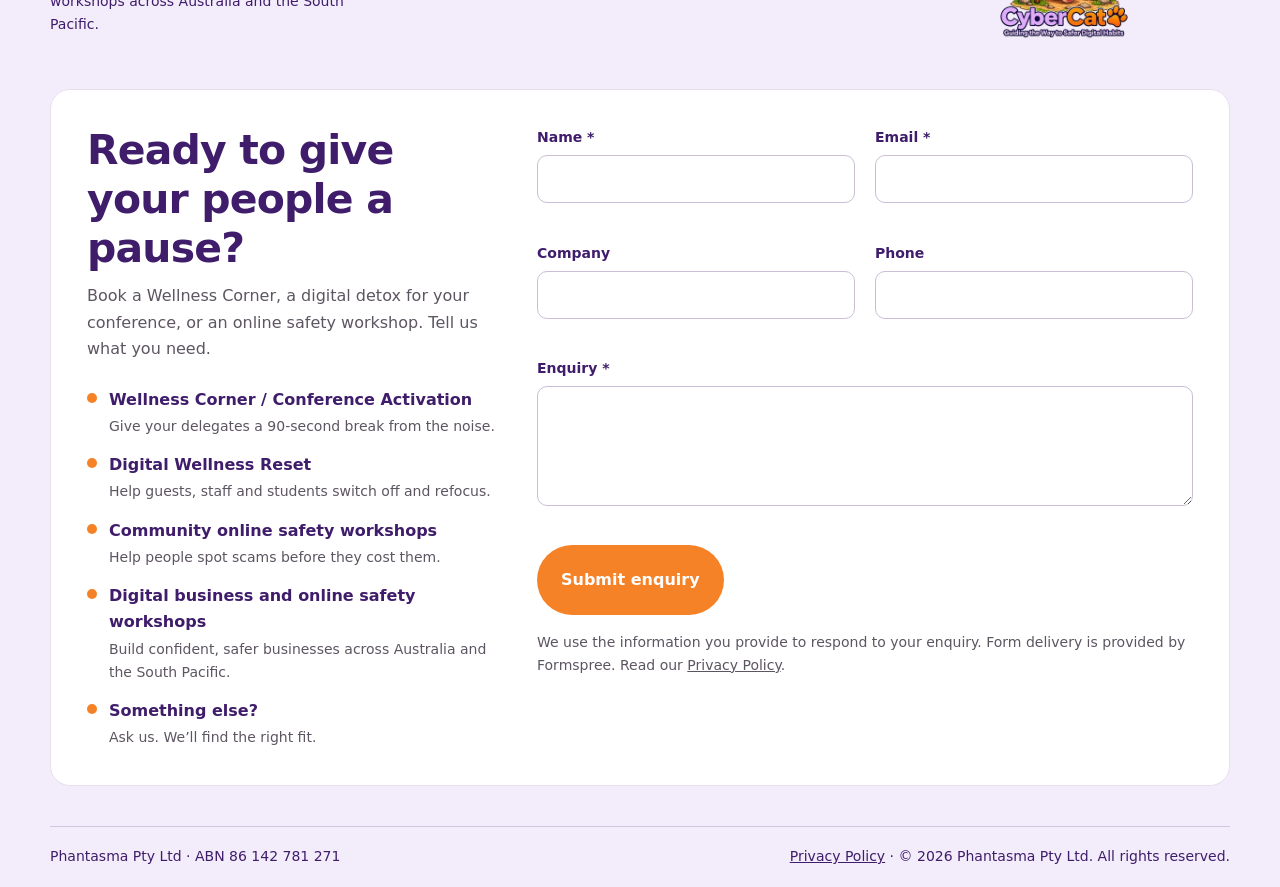
